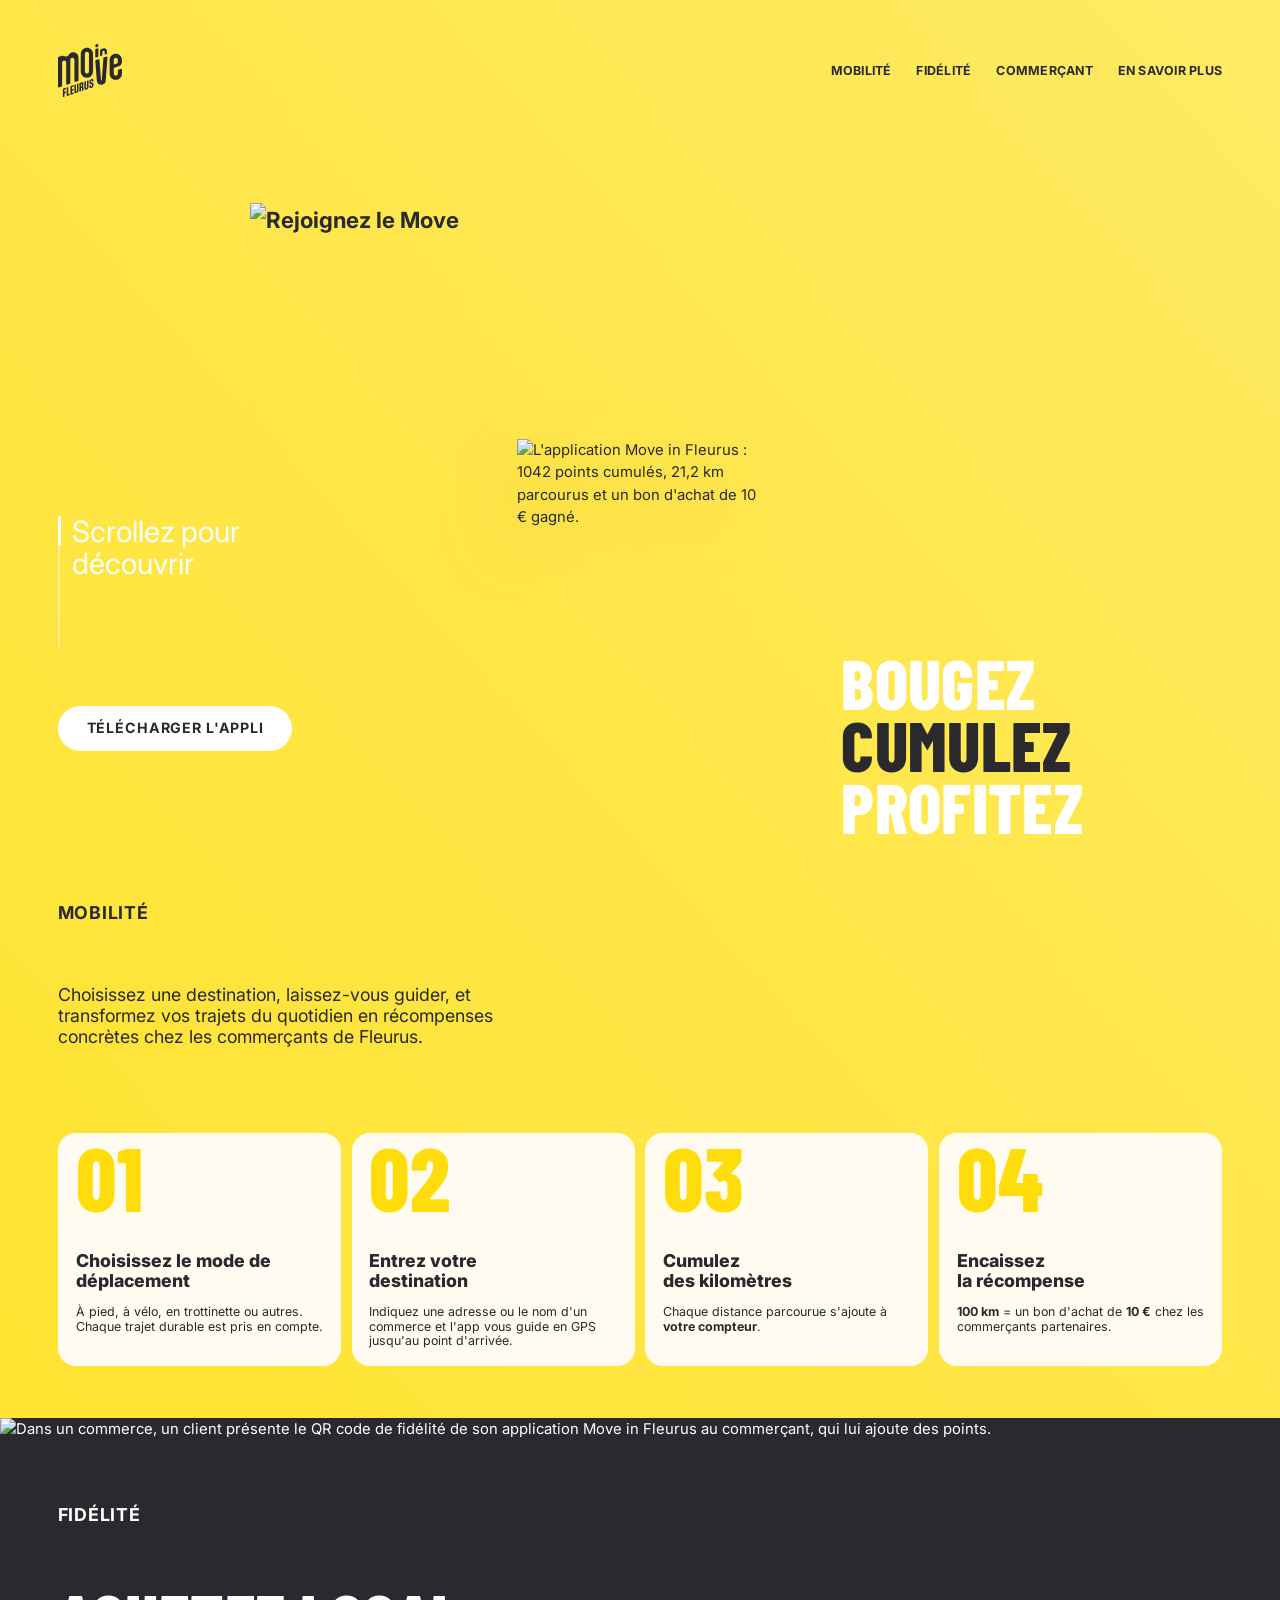
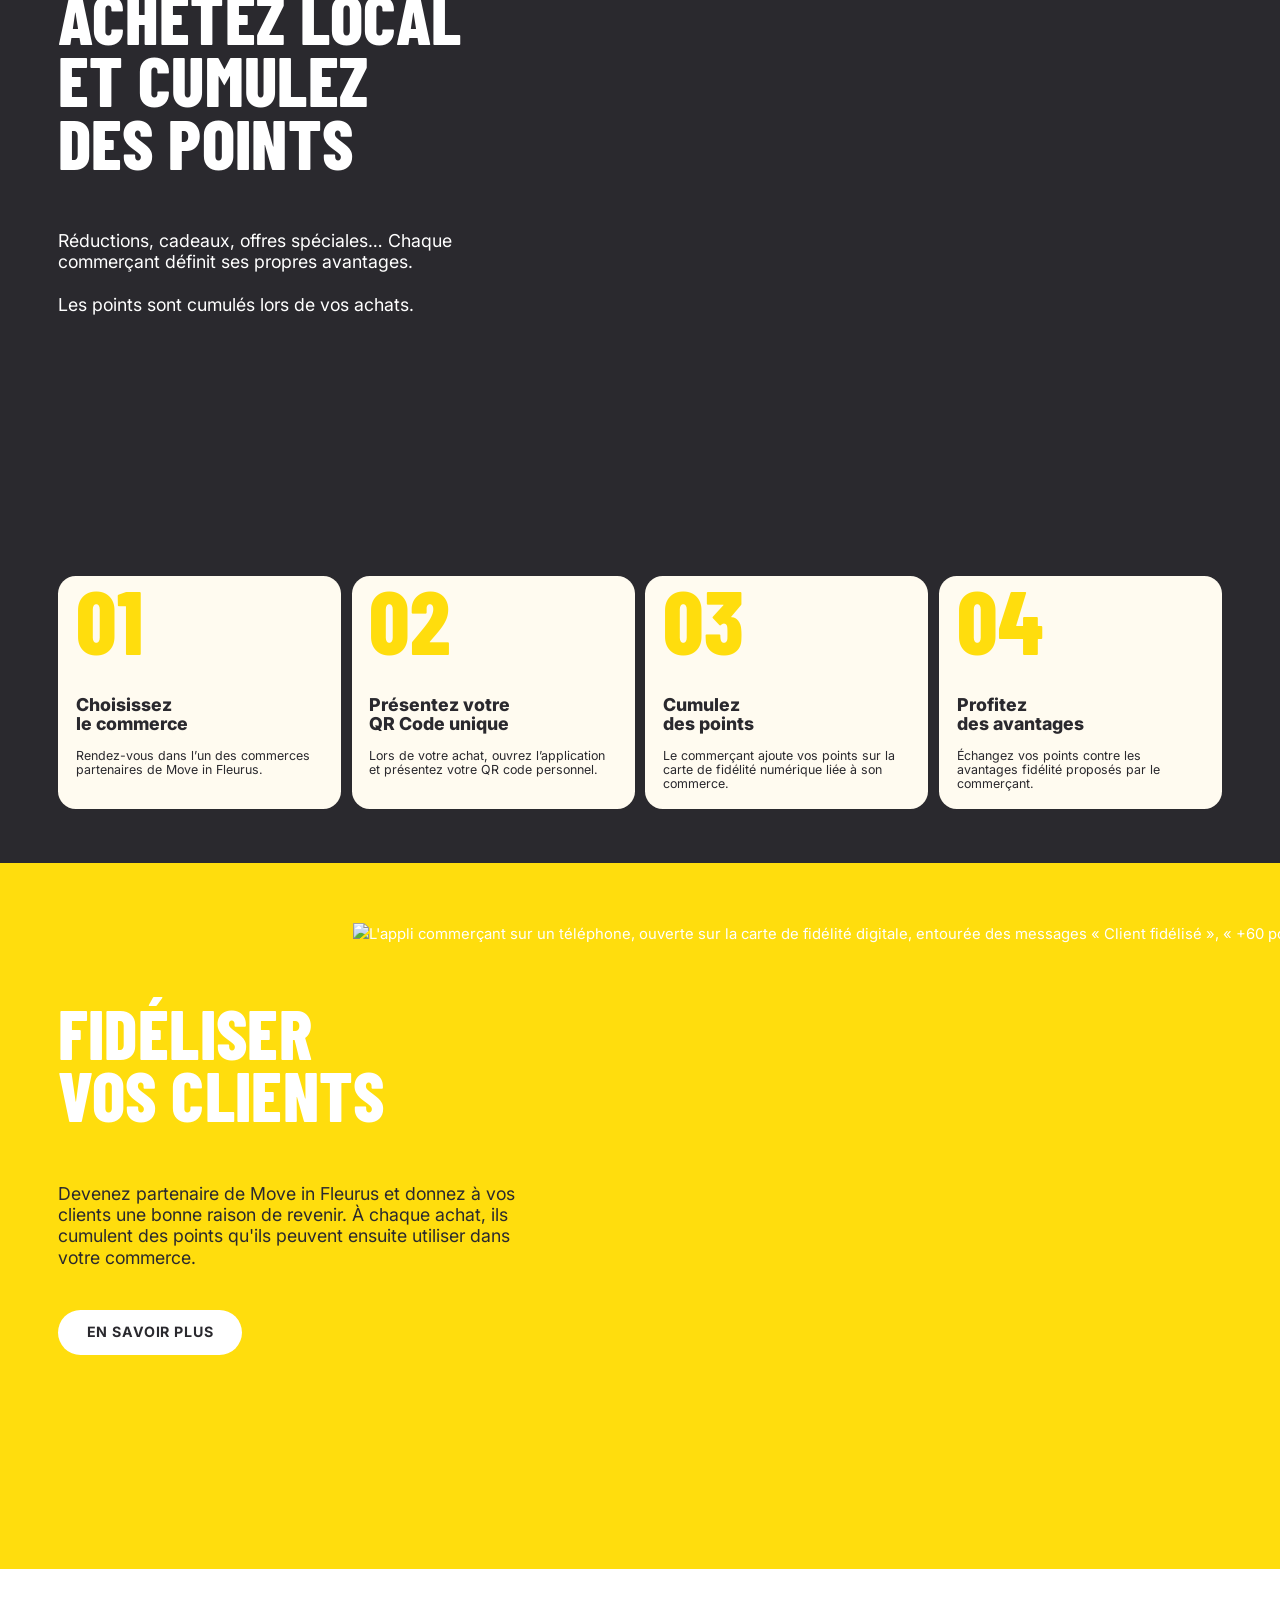
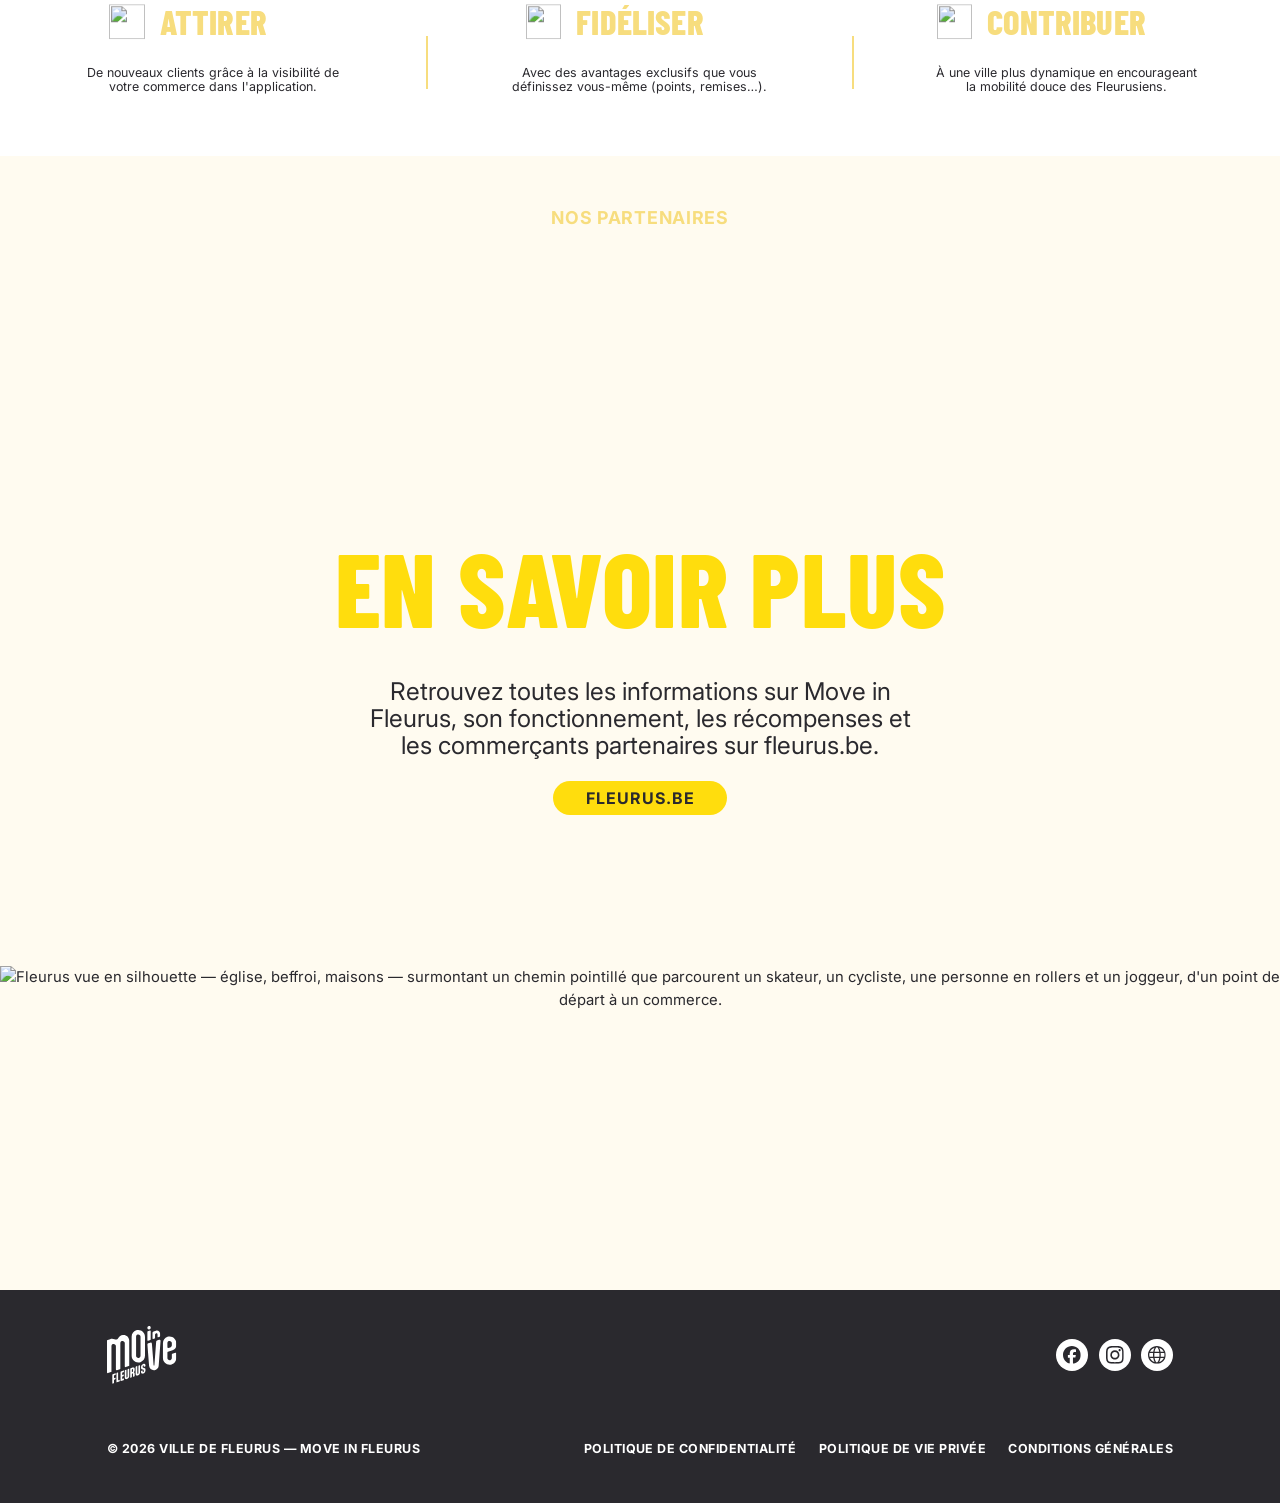
==== commentaires/index.html @ 9f5e1b54 "Cartes fidélité, liens partenaires et ouverture en nouvel onglet - Retire la note « * » de la carte " ====
<!DOCTYPE html>
<html lang="fr">
<head>
<meta charset="utf-8">
<meta name="viewport" content="width=device-width, initial-scale=1">
<title>Move in Fleurus</title>
<meta name="description" content="Move in Fleurus récompense vos déplacements durables : chaque kilomètre à pied, à vélo ou en trottinette rapporte des points à dépenser chez les commerçants de Fleurus.">

<link rel="preconnect" href="https://fonts.googleapis.com">
<link rel="preconnect" href="https://fonts.gstatic.com" crossorigin>
<link href="https://fonts.googleapis.com/css2?family=Barlow+Condensed:wght@800&family=Inter:wght@400;700;800&display=swap" rel="stylesheet">
<link rel="icon" href="assets/logos/logo-move-in-noir.svg" type="image/svg+xml">
<link rel="stylesheet" href="styles.css">
<script src="script.js" defer></script>
</head>
<body>

<svg class="sprite" aria-hidden="true" focusable="false">
  <symbol id="logo-move-in" viewBox="0 0 51.96 43.32"><path d="M16.67,10.93v18.63c0,.24-.15.45-.38.53l-2.23.75c-.36.12-.73-.15-.73-.52V12.92c0-1.14-1.12-1.94-2.2-1.58-.68.23-1.13.86-1.13,1.58v18.9c0,.24-.15.45-.38.53l-2.22.75c-.36.12-.73-.15-.73-.53V15.17c0-1.14-1.12-1.94-2.2-1.58-.68.23-1.13.86-1.13,1.57v18.91c0,.24-.15.45-.38.52l-2.22.75c-.36.12-.73-.14-.73-.52V10.65l2.3-.78c1.15-.39,2.32-.3,3.31.15.49.17,1.03.26,1.54.13.38-.1.7-.33.97-.61.25-.27.44-.58.64-.89.37-.58.83-1.08,1.44-1.41.17-.09.36-.17.54-.24l.33-.11c2.75-.93,5.6,1.12,5.6,4.02h0Z"/><path d="M18.48,8v14.39c0,3.42,3.36,5.83,6.6,4.74h0c2.03-.69,3.4-2.59,3.4-4.74V8c0-3.42-3.36-5.83-6.6-4.74h0c-2.03.69-3.4,2.59-3.4,4.74ZM24.01,23.96h0c-1.08.36-2.2-.44-2.2-1.58v-14.38c0-.72.46-1.35,1.13-1.58h0c1.08-.36,2.2.44,2.2,1.58v14.38c0,.72-.46,1.35-1.13,1.58Z"/><path d="M40.15,11.16l-1.39,18.61c-.11,1.45-1.07,2.69-2.45,3.16h0c-2.23.75-4.58-.79-4.76-3.14l-1.25-15.88c-.03-.4.21-.76.59-.89l1.63-.55c.54-.18,1.1.19,1.15.75l1.28,16.22c.02.19.21.32.39.26h0c.11-.04.19-.14.2-.26l1.34-17.88c.03-.35.26-.65.59-.76l1.55-.52c.59-.2,1.19.27,1.15.89h0Z"/><path d="M45.35,8.14c-1.02.34-1.87.99-2.46,1.82-.6.83-.94,1.84-.94,2.92v11.19c0,3.42,3.36,5.83,6.6,4.74.02,0,.04-.02.07-.02v-.04l.54-.18c.75-.37,1.38-.91,1.86-1.57.59-.82.93-1.83.94-2.89v-3.51c0-.38-.37-.65-.73-.53l-2.22.75c-.23.08-.38.29-.38.53v2.69c0,.72-.46,1.35-1.13,1.58-1.08.36-2.2-.44-2.2-1.58v-4.2c0-.24.15-.45.38-.53l2.95-1h0l.96-.33c1.42-.48,2.37-1.81,2.37-3.3v-1.8c0-3.42-3.36-5.83-6.6-4.74h0ZM45.29,16v-3.09c0-.7.42-1.36,1.08-1.6.2-.07.4-.11.59-.11.89,0,1.66.72,1.66,1.67v1.58c0,.72-.46,1.35-1.13,1.58l-1.47.49c-.36.12-.73-.15-.73-.53h0Z"/><path d="M39.8,5.78v1.95c0,.13-.09.26-.21.3l-1.26.43c-.2.07-.42-.08-.42-.3v-1.69c0-.65-.64-1.11-1.25-.9h0c-.39.13-.64.49-.64.9v2.55c0,.13-.09.26-.21.3l-1.26.43c-.2.07-.42-.08-.42-.3v-4.19c0-.49.32-.94.79-1.09l1.8-.61c1.52-.52,3.11.62,3.11,2.23h0Z"/><path d="M32.77,3.84v6.24c0,.18-.11.33-.28.39l-1.65.56c-.27.09-.55-.11-.55-.39v-6.24c0-.18.11-.33.28-.39l1.65-.56c.27-.09.55.11.55.39h0Z"/><path d="M32.77,1.06v.39c0,.45-.29.85-.72,1l-.37.13c-.68.23-1.39-.28-1.39-1v-.39c0-.45.29-.85.72-1l.37-.13c.68-.23,1.39.28,1.39,1Z"/><path d="M5.23,42.65c0,.19-.15.4-.34.46l-.57.19c-.19.07-.34-.03-.34-.23v-6.49c0-.19.15-.39.34-.45l1.88-.63c.19-.07.34.03.34.23v.55c0,.19-.15.39-.34.45l-.75.25c-.12.04-.21.16-.21.27v1.62c0,.11.09.17.21.13l.63-.21c.19-.07.34.03.34.23v.55c0,.19-.15.39-.34.45l-.63.21c-.12.04-.21.16-.21.27v2.15h0Z"/><path d="M8.33,40.52c0,.11.09.17.21.13l.68-.23c.19-.07.34.03.34.23v.55c0,.19-.15.4-.34.46l-1.8.6c-.19.07-.34-.03-.34-.23v-6.49c0-.19.15-.39.34-.45l.57-.19c.19-.07.34.03.34.23v5.39h0Z"/><path d="M12.41,39.36c.19-.07.34.03.34.23v.54c0,.19-.15.4-.34.46l-1.92.65c-.19.07-.34-.03-.34-.23v-6.49c0-.19.15-.39.34-.45l1.92-.65c.19-.07.34.03.34.23v.55c0,.19-.15.39-.34.45l-.8.27c-.12.04-.21.16-.21.27v1.34c0,.11.09.17.21.13l.62-.21c.19-.07.34.03.34.23v.55c0,.19-.15.39-.34.45l-.62.21c-.12.04-.21.16-.21.27v1.35c0,.11.09.17.21.13l.8-.27h0Z"/><path d="M14.59,38.22c0,.17.04.26.11.31.08.06.18.08.3.04.12-.04.23-.13.3-.24.07-.1.11-.21.11-.39v-5.2c0-.19.15-.39.34-.45l.57-.19c.19-.07.34.03.34.23v5.29c0,.56-.22,1.05-.57,1.44-.29.31-.67.57-1.09.72s-.82.13-1.13,0c-.34-.16-.54-.47-.54-1.07v-5.26c0-.19.15-.39.34-.45l.57-.19c.19-.07.34.03.34.23v5.2h0Z"/><path d="M20.74,32.82c0,.66-.04,1.16-.38,1.58l-.08.1c-.04.06-.07.11-.07.15s.03.08.07.11l.08.04c.34.19.38.58.38,1.24v1.41c0,.19-.15.39-.34.45l-.57.19c-.19.07-.34-.03-.34-.23v-1.87c0-.23-.05-.32-.12-.38-.1-.07-.24-.05-.34-.02l-.16.06c-.11.04-.21.16-.21.26v2.22c0,.19-.15.39-.34.45l-.57.19c-.19.07-.34-.03-.34-.23v-6.49c0-.19.15-.39.34-.45l1.33-.45c.43-.14.82-.13,1.13.02.35.17.54.5.54,1.13v.49h0ZM18.86,32.41c-.11.04-.21.16-.21.27v1.72c0,.1.1.16.21.12l.16-.06c.1-.03.23-.1.34-.24.07-.1.12-.23.12-.46v-1.02c0-.44-.3-.45-.46-.39l-.16.06h0Z"/><path d="M22.72,35.5c0,.17.04.26.11.31.08.06.18.08.3.04.12-.04.23-.13.3-.24.07-.1.11-.21.11-.39v-5.2c0-.19.15-.39.34-.45l.57-.19c.19-.07.34.03.34.23v5.29c0,.56-.22,1.05-.57,1.44-.29.31-.67.57-1.09.72s-.82.13-1.13,0c-.34-.16-.54-.47-.54-1.07v-5.26c0-.19.15-.39.34-.45l.57-.19c.19-.07.34.03.34.23v5.2h0Z"/><path d="M28.85,33.41c0,.63-.2,1.09-.55,1.5-.31.36-.7.64-1.13.78-.43.14-.82.13-1.13-.02-.35-.17-.54-.5-.54-1.13v-.43c0-.19.16-.39.36-.46l.56-.19c.19-.07.34.03.34.23v.46c0,.19.04.28.12.33.08.04.18.05.29.02.12-.04.23-.13.31-.24.07-.1.11-.21.11-.39v-.39c0-.25-.03-.42-.1-.52-.09-.13-.23-.19-.43-.25l-.56-.17c-.39-.12-.65-.23-.81-.48-.12-.2-.18-.5-.18-.97v-.39c0-.63.19-1.09.54-1.49.31-.36.7-.64,1.13-.78.43-.14.82-.13,1.13.02.35.17.54.5.54,1.13v.35c0,.19-.17.4-.36.46l-.55.18c-.19.07-.34-.03-.34-.23v-.37c0-.19-.05-.28-.13-.33-.08-.04-.18-.05-.29-.02-.12.04-.23.13-.3.24-.07.1-.11.21-.11.39v.29c0,.24.03.4.1.51.08.14.22.2.43.26l.56.17c.37.12.63.22.79.44.15.19.21.49.21.99v.53h0Z"/></symbol>

  <symbol id="icone-facebook" viewBox="0 0 26.51 26.41"><path d="M26.51,13.25C26.51,5.93,20.57,0,13.25,0S0,5.93,0,13.25c0,6.22,4.28,11.43,10.05,12.86v-8.81h-2.73v-4.05h2.73v-1.75c0-4.51,2.04-6.6,6.47-6.6.84,0,2.29.16,2.88.33v3.67c-.31-.03-.86-.05-1.53-.05-2.17,0-3.01.82-3.01,2.96v1.43h4.33l-.74,4.05h-3.59v9.11c6.56-.79,11.65-6.38,11.65-13.16Z"/></symbol>
  <symbol id="icone-instagram" viewBox="0 0 26.51 26.51"><path d="M13.25,2.39c3.54,0,3.96.01,5.36.08,3.59.16,5.27,1.87,5.43,5.43.06,1.4.08,1.82.08,5.36s-.01,3.96-.08,5.36c-.16,3.56-1.84,5.27-5.43,5.43-1.4.06-1.82.08-5.36.08s-3.96-.01-5.36-.08c-3.6-.16-5.27-1.88-5.43-5.43-.06-1.4-.08-1.82-.08-5.36s.01-3.96.08-5.36c.16-3.56,1.84-5.27,5.43-5.43,1.4-.06,1.82-.08,5.36-.08M13.25,0c-3.6,0-4.05.02-5.46.08C2.98.3.3,2.97.08,7.79c-.07,1.41-.08,1.87-.08,5.46s.02,4.05.08,5.46c.22,4.81,2.89,7.49,7.71,7.71,1.41.06,1.87.08,5.46.08s4.05-.02,5.46-.08c4.81-.22,7.49-2.89,7.71-7.71.07-1.41.08-1.87.08-5.46s-.02-4.05-.08-5.46c-.22-4.81-2.89-7.49-7.71-7.71-1.41-.07-1.87-.08-5.47-.08M13.25,6.45c-3.76,0-6.81,3.05-6.81,6.81s3.05,6.81,6.81,6.81,6.81-3.05,6.81-6.81-3.05-6.81-6.81-6.81M13.25,17.67c-2.44,0-4.42-1.98-4.42-4.42s1.98-4.42,4.42-4.42,4.42,1.98,4.42,4.42-1.98,4.42-4.42,4.42M20.33,4.59c-.88,0-1.59.71-1.59,1.59s.71,1.59,1.59,1.59,1.59-.71,1.59-1.59-.71-1.59-1.59-1.59"/></symbol>
  <symbol id="icone-web" viewBox="0 0 26.5 26.51"><path d="M13.27,0h-.04C5.94.01,0,5.96,0,13.25s5.95,13.25,13.25,13.25,13.25-5.94,13.25-13.25S20.57.01,13.27,0M18.91,10.49h5.31c.34,1.34.57,3.3,0,5.53h-5.31c.16-1.82.16-3.75,0-5.53M23.54,17.96c-1.33,2.91-3.81,5.1-6.84,6.06.9-1.5,1.59-3.59,1.98-6.06h4.86ZM16.71,17.96c-.71,4.14-2.29,6.6-3.45,6.6s-2.74-2.46-3.45-6.6h6.9ZM2.97,8.54c1.33-2.91,3.81-5.1,6.84-6.06-.9,1.5-1.59,3.59-1.98,6.06H2.97ZM16.96,16.02h-7.41c-.17-1.79-.17-3.73,0-5.53h7.42c.16,1.79.16,3.73,0,5.53M18.67,8.54c-.39-2.47-1.07-4.57-1.98-6.06,3.03.96,5.51,3.15,6.84,6.06h-4.86ZM9.8,8.54c.71-4.14,2.28-6.6,3.45-6.6s2.74,2.46,3.45,6.6h-6.9ZM7.83,17.96c.39,2.47,1.07,4.57,1.98,6.06-3.03-.96-5.51-3.15-6.84-6.06h4.86ZM7.59,16.02H2.29c-.56-2.23-.34-4.18,0-5.53h5.31c-.16,1.8-.16,3.74,0,5.53"/></symbol>
</svg>

<a class="skip-link" href="#contenu">Aller au contenu</a>

<header class="header">
  <div class="header__inner container">

    <a class="header__logo" href="#" aria-label="Move in Fleurus — accueil">
      <svg class="logo" width="52" height="43.32" viewBox="0 0 51.96 43.32" aria-hidden="true" focusable="false"><use href="#logo-move-in"></use></svg>
    </a>

    <nav class="nav" aria-label="Navigation principale">
      <ul class="nav__list">
        <li><a class="nav-link souligne" href="#mobilite">Mobilité</a></li>
        <li><a class="nav-link souligne" href="#fidelite">Fidélité</a></li>
        <li><a class="nav-link souligne" href="#commercants">Commerçant</a></li>
        <li><a class="nav-link souligne" href="#en-savoir-plus">En savoir plus</a></li>
      </ul>
    </nav>

    <button class="burger" type="button" aria-label="Ouvrir le menu" aria-expanded="false" aria-controls="menu-mobile">
      <span class="burger__bar"></span>
      <span class="burger__bar"></span>
      <span class="burger__bar"></span>
    </button>

  </div>
</header>

<div class="menu" id="menu-mobile" inert>

  <div class="menu__top container">
    <a class="menu__logo" href="#" aria-label="Move in Fleurus — accueil">
      <svg class="logo" width="52" height="43.32" viewBox="0 0 51.96 43.32" aria-hidden="true" focusable="false"><use href="#logo-move-in"></use></svg>
    </a>
    <button class="menu__close" type="button" aria-label="Fermer le menu">
      <svg viewBox="0 0 24 24" aria-hidden="true" focusable="false">
        <path d="M4 4 L20 20 M20 4 L4 20" />
      </svg>
    </button>
  </div>

  <nav class="menu__nav container" aria-label="Navigation mobile">
    <ul class="menu__list">
      <li><a class="display souligne" href="#mobilite">Mobilité</a></li>
      <li><a class="display souligne" href="#fidelite">Fidélité</a></li>
      <li><a class="display souligne" href="#commercants">Commerçant</a></li>
      <li><a class="display souligne" href="#en-savoir-plus">En savoir plus</a></li>
    </ul>
  </nav>

</div>

<main id="contenu">

  <div class="bande-jaune">

    <section class="hero container">

      <h1 class="hero__titre">
        <img src="assets/images/titre-rejoignez-le-move.svg" alt="Rejoignez le Move"
             width="877" height="323">
      </h1>

      <div class="hero__grille">

        <figure class="hero__phone">
          <img src="assets/images/mockup-iphone-hero.webp"
               alt="L'application Move in Fleurus : 1042 points cumulés, 21,2 km parcourus et un bon d'achat de 10 € gagné."
               width="1926" height="3864">
        </figure>

        <div class="hero__gauche">

          <div class="scroll-cue">
            <span class="scroll-cue__piste" aria-hidden="true">
              <span class="scroll-cue__barre"></span>
            </span>
            <p class="scroll-cue__texte">Scrollez pour<br>découvrir</p>
          </div>

          <div class="hero__dl">
            <a class="btn-dl" href="https://play.google.com/store/apps/details?id=be.fleurus.rwb&hl=fr" target="_blank" rel="noopener"
               data-store-ios="https://apps.apple.com/be/app/move-in-fleurus/id6751238428"
               data-store-android="https://play.google.com/store/apps/details?id=be.fleurus.rwb&hl=fr">Télécharger l'appli</a>
          </div>

          <div class="hero__intro" id="mobilite">
            <p class="eyebrow apparait">Mobilité</p>
            <p class="lead apparait">Choisissez une destination, laissez-vous guider, et transformez
              vos trajets du quotidien en récompenses concrètes chez les commerçants de Fleurus.</p>
          </div>

        </div>

        <p class="display hero__mots">
          <span class="hero__mot hero__mot--blanc">Bougez</span>
          <span class="hero__mot hero__mot--noir">Cumulez</span>
          <span class="hero__mot hero__mot--blanc">Profitez</span>
        </p>

      </div>
    </section>

    <section class="mobilite container" aria-labelledby="mobilite-titre">

      <h2 class="sr-only" id="mobilite-titre">Comment ça marche</h2>

      <ol class="cartes">

        <li class="carte">
          <p class="carte__num" aria-hidden="true">01</p>
          <h3 class="carte__titre">Choisissez le mode de déplacement</h3>
          <p class="carte__texte">À pied, à vélo, en trottinette ou autres.
            Chaque trajet durable est pris en compte.</p>
        </li>

        <li class="carte">
          <p class="carte__num" aria-hidden="true">02</p>
          <h3 class="carte__titre">Entrez votre<br class="br-lg"> destination</h3>
          <p class="carte__texte">Indiquez une adresse ou le nom d'un commerce et l'app
            vous guide en GPS jusqu'au point d'arrivée.</p>
        </li>

        <li class="carte">
          <p class="carte__num" aria-hidden="true">03</p>
          <h3 class="carte__titre">Cumulez<br class="br-lg"> des kilomètres</h3>
          <p class="carte__texte">Chaque distance parcourue s'ajoute à <strong>votre compteur</strong>.</p>
        </li>

        <li class="carte">
          <p class="carte__num" aria-hidden="true">04</p>
          <h3 class="carte__titre">Encaissez<br class="br-lg"> la récompense</h3>
          <p class="carte__texte"><strong>100&nbsp;km</strong> = un bon d'achat de
            <strong>10&nbsp;€</strong> chez les commerçants partenaires.</p>
        </li>

      </ol>
    </section>

  </div>

  <section class="fidelite" id="fidelite" aria-labelledby="fidelite-titre">

    <img class="fidelite__photo" src="assets/images/photo-commercants.webp"
         alt="Dans un commerce, un client présente le QR code de fidélité de son application Move in Fleurus au commerçant, qui lui ajoute des points."
         width="4232" height="5948" loading="lazy" decoding="async">

    <div class="container fidelite__grille">

      <div class="fidelite__intro">
        <p class="eyebrow apparait">Fidélité</p>
        <h2 class="display titre-section fidelite__titre lignes" id="fidelite-titre"><span><span>Achetez local</span></span><span><span>et cumulez</span></span><span><span>des points</span></span></h2>

        <div class="fidelite__texte apparait">
          <p class="lead">Réductions, cadeaux, offres spéciales… Chaque commerçant définit
            ses propres avantages.</p>
          <p class="lead">Les points sont cumulés lors de vos achats.</p>
        </div>
      </div>

      <ol class="cartes fidelite__cartes">

        <li class="carte">
          <p class="carte__num" aria-hidden="true">01</p>
          <h3 class="carte__titre">Choisissez<br class="br-lg"> le commerce</h3>
          <p class="carte__texte">Rendez-vous dans l’un des commerces partenaires de Move in Fleurus.</p>
        </li>

        <li class="carte">
          <p class="carte__num" aria-hidden="true">02</p>
          <h3 class="carte__titre">Présentez votre<br class="br-lg"> QR Code unique</h3>
          <p class="carte__texte">Lors de votre achat, ouvrez l’application et présentez votre QR code personnel.</p>
        </li>

        <li class="carte">
          <p class="carte__num" aria-hidden="true">03</p>
          <h3 class="carte__titre">Cumulez<br class="br-lg"> des points</h3>
          <p class="carte__texte">Le commerçant ajoute vos points sur la carte de fidélité numérique liée à son commerce.</p>
        </li>

        <li class="carte">
          <p class="carte__num" aria-hidden="true">04</p>
          <h3 class="carte__titre">Profitez<br class="br-lg"> des avantages</h3>
          <p class="carte__texte">Échangez vos points contre les avantages fidélité proposés par le commerçant.</p>
        </li>

      </ol>
    </div>
  </section>

  <section class="commercants" id="commercants" aria-labelledby="commercants-titre">
    <div class="container">

      <p class="eyebrow apparait">Commerçant</p>
      <h2 class="display titre-section commercants__titre lignes" id="commercants-titre"><span><span>Fidéliser</span></span><span><span>vos clients</span></span></h2>

      <p class="lead commercants__texte apparait">Devenez partenaire de Move in Fleurus et donnez à vos clients
        une bonne raison de revenir. À chaque achat, ils cumulent des points qu'ils peuvent
        ensuite utiliser dans votre commerce.</p>

      <!-- Le bouton est DANS l'enveloppe du visuel : sous 900 il est positionné en absolu
           par rapport à elle et chevauche la manche jaune, comme sur la maquette mobile.
           Au-dessus de 900 l'enveloppe passe en `display: contents` : le bouton redevient
           un bloc du flux normal et l'image se cale sur la section. -->
      <div class="commercants__visuel">
        <img src="assets/images/visuel-commercant.webp" width="1295" height="939" loading="lazy" decoding="async"
             alt="L'appli commerçant sur un téléphone, ouverte sur la carte de fidélité digitale, entourée des messages « Client fidélisé », « +60 points » et « Points utilisés ».">

        <div class="commercants__dl apparait">
          <a class="btn-dl" href="https://fleurus.be/move-in-fleurus/commercant/" target="_blank" rel="noopener">En savoir plus</a>
        </div>
      </div>

    </div>
  </section>

  <section class="piliers" id="piliers" aria-labelledby="piliers-titre">

    <h2 class="sr-only" id="piliers-titre">Ce que Move in apporte à votre commerce</h2>

    <div class="piliers__grille">

      <div class="pilier">
        <h3 class="display display--s pilier__titre">
          <img class="pilier__picto" src="assets/icons/picto-magasin-sable.svg" alt="" width="40" height="40" loading="lazy">Attirer</h3>
        <p class="pilier__texte">De nouveaux clients grâce à la visibilité de<br>votre commerce dans l'application.</p>
      </div>

      <div class="pilier">
        <h3 class="display display--s pilier__titre">
          <img class="pilier__picto" src="assets/icons/picto-cadeau-sable.svg" alt="" width="40" height="40" loading="lazy">Fidéliser</h3>
        <p class="pilier__texte">Avec des avantages exclusifs que vous<br>définissez vous-même (points, remises…).</p>
      </div>

      <div class="pilier">
        <h3 class="display display--s pilier__titre">
          <img class="pilier__picto" src="assets/icons/picto-trajet-sable.svg" alt="" width="40" height="40" loading="lazy">Contribuer</h3>
        <p class="pilier__texte">À une ville plus dynamique en encourageant<br>la mobilité douce des Fleurusiens.</p>
      </div>

    </div>
  </section>
  <section class="partenaires" aria-labelledby="partenaires-titre">

    <h2 class="eyebrow apparait" id="partenaires-titre">Nos partenaires</h2>

    <!-- Les logos sont des LIENS depuis le 07/09/2026 (demande Sylvain), et ce ne sont plus
         des <img> : ce sont des <a> vides recolorés par `mask` en CSS, parce qu'un SVG
         chargé en <img> est un document séparé que le CSS de la page n'atteint pas.
         ⚠️ Les href sont des PLACEHOLDERS « # » — Sylvain fournit les vraies URL.
         Le nom accessible est porté par aria-label (il n'y a plus d'alt à porter).
         ⚠️ IL N'Y A QU'UNE SEULE PISTE ICI. Le défilement infini en demande deux, mais
         la seconde est CLONÉE PAR script.js (bloc 4) — pas recopiée à la main. C'est
         une source unique : on ne renseigne les URL qu'une fois, et une piste ne peut
         plus diverger de l'autre. Le clone reçoit aria-hidden + tabindex="-1". -->
    <div class="marquee">
      <ul class="marquee__piste">
        <li><a class="marquee__logo marquee__logo--fleurus" href="https://fleurus.be/" target="_blank" rel="noopener" aria-label="Ville de Fleurus"></a></li>
        <li><a class="marquee__logo marquee__logo--wallonie" href="https://www.wallonie.be/fr" target="_blank" rel="noopener" aria-label="Wallonie"></a></li>
        <li><span class="marquee__logo marquee__logo--shop-in" role="img" aria-label="Fleurus Shop In"></span></li>
        <li class="partenaires__dw"><a class="marquee__logo marquee__logo--dw" href="https://www.digitalwallonia.be/smartregion/" target="_blank" rel="noopener" aria-label="Digital Wallonia"></a></li>
      </ul>
    </div>

  </section>

  <section class="savoir-plus" id="en-savoir-plus" aria-labelledby="savoir-plus-titre">
    <div class="container">

      <h2 class="display savoir-plus__titre lignes" id="savoir-plus-titre"><span><span>En savoir plus</span></span></h2>

      <p class="savoir-plus__texte apparait">Retrouvez toutes les informations sur Move in Fleurus,
        son fonctionnement, les récompenses et les commerçants partenaires sur fleurus.be.</p>

      <p class="savoir-plus__cta apparait">
        <a class="btn-dl btn-dl--jaune" href="https://fleurus.be/move-in-fleurus/" target="_blank" rel="noopener">fleurus.be</a>
      </p>

    </div>

    <div class="savoir-plus__illu">
      <img src="assets/images/illustration-skyline.svg" width="859" height="355" loading="lazy"
           alt="Fleurus vue en silhouette — église, beffroi, maisons — surmontant un chemin pointillé que parcourent un skateur, un cycliste, une personne en rollers et un joggeur, d'un point de départ à un commerce.">
    </div>
  </section>

</main>

<footer class="footer">
  <div class="footer__inner">

    <div class="footer__haut">

      <svg class="logo footer__logo" width="52" height="43.32" viewBox="0 0 51.96 43.32" aria-hidden="true" focusable="false"><use href="#logo-move-in"></use></svg>

      <ul class="footer__reseaux">
        <li><a class="bulle" href="https://www.facebook.com/VilledeFleurus" target="_blank" rel="noopener" aria-label="Move in Fleurus sur Facebook">
          <svg viewBox="0 0 26.51 26.41" aria-hidden="true" focusable="false"><use href="#icone-facebook"></use></svg></a></li>
        <li><a class="bulle" href="https://www.instagram.com/villedefleurus" target="_blank" rel="noopener" aria-label="Move in Fleurus sur Instagram">
          <svg viewBox="0 0 26.51 26.51" aria-hidden="true" focusable="false"><use href="#icone-instagram"></use></svg></a></li>
        <li><a class="bulle" href="https://fleurus.be/move-in-fleurus" target="_blank" rel="noopener" aria-label="Le site de Move in Fleurus">
          <svg viewBox="0 0 26.5 26.51" aria-hidden="true" focusable="false"><use href="#icone-web"></use></svg></a></li>
      </ul>

    </div>

    <div class="footer__mentions">
      <p>© 2026 Ville de Fleurus — Move in Fleurus</p>
      <ul class="footer__legal">
        <li><a class="souligne" href="https://fleurus.be/move-in-fleurus/politique-de-confidentialite" target="_blank" rel="noopener">Politique de confidentialité</a></li>
        <li><a class="souligne" href="https://movein.fleurus.be/app/user/vie_privee.html" target="_blank" rel="noopener">Politique de vie privée</a></li>
        <li><a class="souligne" href="https://movein.fleurus.be/app/user/conditions.html" target="_blank" rel="noopener">Conditions générales</a></li>
      </ul>
    </div>

  </div>
</footer>
</body>
</html>
---- commentaires/styles.css ----
/* =============================================================
   MOVE IN FLEURUS — feuille de style unique
   Mobile-first · fluid responsive (clamp 390px → 1440px)
   CSS natif : variables + nesting avec &. Pas de SASS, pas de build.
   -------------------------------------------------------------
   Sommaire
   00. Tokens
   01. Reset & base
   02. Utilitaires de mise en page (container, grid)
   03. Rôles typographiques
   04. Header + nav + burger + menu mobile
   05. Bande jaune (dégradé + trame de rues)
   06. Hero
   07. Mobilité — les 4 cartes d’étapes
   08. Fidélité — photo pleine largeur + 4 cartes
   09. Commerçant — bande jaune
   10. Piliers — Attirer / Fidéliser / Contribuer
   11. En savoir plus — bande crème
   12. Nos partenaires — bandeau défilant
   13. Footer
   14. Animations (Phase 2) — apparitions au scroll
   99. Accessibilité / reduced-motion / dev
   ============================================================= */


/* ============ 00. TOKENS ============ */
:root {

  /* ---- Couleurs (charte) ---- */
  --jaune:  #ffdd0d;                   /* couleur de marque — numéros 01-04 (relevé exact) */
  --noir:   #2a292e;
  --creme:  #fffbf0;
  --sable:  #f7dd7e;
  --blanc:  #ffffff;

  /* Jaunes relevés sur la maquette (la bande jaune n'est PAS un aplat --jaune) */
  --degrade-a:   #ffe330;              /* bas-gauche du dégradé de la bande jaune */
  --degrade-b:   #ffea63;              /* haut-droite */
  --jaune-fonce: #ffd405;              /* 3e jaune de la charte : les traits de la trame de rues.
                                          Aucune règle ne le lit — la couleur vit dans le SVG —,
                                          il est gardé comme référence de charte. */


  /* ---- Typographie ---- */
  --ff-text:    "Inter", system-ui, -apple-system, "Segoe UI", sans-serif;
  --ff-display: "Barlow Condensed", "Arial Narrow", Impact, sans-serif;

  /* Échelles fluides — DEUX maquettes font désormais foi (mobile 390, desktop 1440).
     Les valeurs sont relevées au pixel sur chacune (hauteur de capitale ÷ ratio de
     la fonte : Inter capHeight = .7275 em, Barlow Condensed = .723 em).

     ⚠️ Bornes d'interpolation : 390 → 900, et non 390 → 1440.
     Au-delà de 900 le hero passe en homothétie (`--px`), donc la branche mobile ne
     sert JAMAIS au-dessus de 899. On l'ancre sur la valeur que l'homothétie prendra
     à 900 (= valeur 1440 × 0,625) : aucune cassure au franchissement du breakpoint.
     Conséquence : plusieurs échelles DÉCROISSENT de 390 à 900 — c'est voulu, le
     mobile est un poster pleine largeur, le desktop range les mêmes mots en colonne. */
  --fs-eyebrow:    clamp(16px, 23.06px - 0.7843vw, 20px);      /* 20 → 16    « MOBILITÉ » — Inter Bold 20pt (Illustrator) */
  --fs-eyebrow-sm: clamp(12.8px, 25.51px - 1.4118vw, 20px);    /* 20 → 12,8  « TÉLÉCHARGEZ MAINTENANT » : 20 en mobile
                                                                     (Inter Bold 20pt comme les autres eyebrows), il remplit
                                                                     alors la grille moins 16 de marge de chaque côté. */
  --fs-lead:       16px;                                       /* 16 partout sous 900 : 0,80 × 20 tombe pile dessus */
  --fs-body:       clamp(14px, 13.63px + 0.095vw, 15px);       /* 14 → 15  texte courant par défaut */
  --fs-nav:        clamp(12px, 13.76px - 0.1961vw, 13px);      /* 13 → 12  (nav masquée sous 900) */
  --fs-scroll:     clamp(26px, 24.51px + 0.381vw, 30px);       /* 26 → 30  « Scrollez pour découvrir » — taille conservée
                                                                     à la demande de Sylvain (la maquette relève 15). */
  /* Cartes — valeurs Illustrator : titre Inter ExtraBold 20pt, corps Inter 14pt,
     note Inter 10pt. Sous 900 les cartes s'EMPILENT en pleine largeur : la typo y
     reste à sa taille nominale à 390 puis rejoint l'homothétie à 900. */
  --fs-card-title: clamp(16px, 23.06px - 0.7843vw, 20px);      /* 20 → 16 */
  --fs-card-text:  clamp(12px,   15.53px - 0.3922vw, 14px);    /* 14 → 12  (plancher de lisibilité) */
  --lh-card-text:  1.1429;                                     /* 16 / 14 relevé — partagé avec le texte des piliers */
  --fs-num:        clamp(80px, 115.29px - 3.9216vw, 100px);    /* 100 → 80  numéros 01–04 */
  --fs-display-s:  clamp(26.3px, 22.737px + 0.9137vw, 30.96px);/* 26,3 → 31  titres des piliers : cap 19 (390) · cap 28 (1440) → 38,7 */
  --fs-display-l:  clamp(40px, 24.40px + 4.000vw, 82px);       /* 40 → 82 */
  --fs-display-xl: clamp(62px, 61.69px + 0.0784vw, 62.4px);    /* 62 → 62,4  Bougez/Cumulez/Profitez : quasi constant */

  /* Largeur du titre SVG « Rejoignez le Move ». Il est à sa TAILLE NATURELLE (877)
     à 1440, et occupe TOUTE la largeur de contenu (350) à 390 : ce n'est donc pas
     une simple homothétie, d'où un token dédié interpolé 390 → 900. */
  --titre-w:       clamp(350px, 81.13px + 68.9412vw, 701.6px);

  --lh-body:  1.5;
  --lh-lead:  1.2;                                         /* 24 / 20 relevé */
  --lh-tight: 1.05;
  --lh-xl:    .935;                                        /* 58 / 62 relevé mobile */
  --ls-label: .06em;

  /* ---- Grille & espacements ---- */
  --content-max: 1440px;                                   /* largeur max de page  */
  /* « 1 pixel de maquette » : vaut 1px à partir de 1440 et rétrécit proportionnellement
     en dessous — c'est ce qui fait du desktop une homothétie de la maquette.
     ⚠️ PLANCHER À 0,80 (décision Sylvain, 03/09/2026). Sans lui, --px tombait à 0,625 à
     900 px : le desktop y était une miniature à 62,5 %, et comme toute la branche mobile
     est ancrée dessus pour éviter une marche, elle s'étranglait en approchant de 900
     (badges à 197, chapô à 12,5). Le rendu à 1440 est inchangé — seule la zone
     900 → 1150 cesse de rétrécir. */
  --px: calc(clamp(1152px, 100vw, 1440px) / 1440);
  --marge:     clamp(20px, -4.4706px + 6.2745vw, 52px);    /* 20 → 52  (52 = 0,80 × 65) */
  --gutter:    clamp(9.6px, 20.8941px - 1.2549vw, 16px);   /* 16 → 9,6 */
  --section-y: clamp(20px,  5.14px + 3.810vw, 60px);       /* padding vertical 20 → 60 */
  --cols: 4;                                               /* 4 colonnes en mobile */

  /* ---- Composants ---- */
  --logo-h:    clamp(44px, 40.9412px + 0.7843vw, 48px);    /* 44 → 48 */
  --header-h:  clamp(72px, 29.1765px + 10.9804vw, 128px);  /* 72 → 128 */
  /* Retrait haut/bas de la barre arrondie du header (cf. `.header` plus bas).
     ⚠️ Ce n'est PAS une interpolation de plus : c'est l'air laissée autour du logo,
     donc la formule se déduit de `--header-h` et `--logo-h` et vaut à TOUTES les
     largeurs — inutile de la redéfinir dans le bloc ≥900.
     · 1re branche : 30 % de l'espace libre autour du logo. Retombe PILE sur le relevé,
       (160 − 60) × 0,3 = 30 à 1440 et (128 − 48) × 0,3 = 24 à 900.
     · 2e branche : ne jamais laisser moins de `--header-bar-pad` entre le logo et le
       bord de la barre. Elle ne mord qu'en dessous de ~508 px, là où le header mobile
       (72 à 390) est déjà bien plus serré autour du logo (44) que la maquette
       desktop : à 390 la 1re branche seule ne laissait plus que 0,5 px, le logo
       touchait le bord (signalé par Sylvain sur une fenêtre de 594). */
  --header-bar-pad: 8px;
  --header-bar-y: min(
      calc((var(--header-h) - var(--logo-h)) * .3),
      calc((var(--header-h) - var(--logo-h)) / 2 - var(--header-bar-pad))
  );

  /* Rayon de la barre : un RATIO de sa propre hauteur, pas une valeur en dur
     (demande Sylvain, 06/09/2026). 20 % → 20 à 1440 et 16 à 900, soit exactement
     l'ancien `--r-card` aux deux bornes, mais il continue de descendre en dessous
     (13 à 594, 12 à 390) au lieu de remonter à 20 : la barre n'a plus l'air d'une
     pilule quand elle ne fait plus que 45 de haut. */
  --header-bar-r: calc((var(--header-h) - 2 * var(--header-bar-y)) * .2);
  --nav-gap:   clamp(20px, 17.03px + 0.762vw, 28px);
  --r-card: clamp(16px, 23.0588px - 0.7843vw, 20px);       /* rayon 20 (Illustrator) */
  --r-pill: 999px;

  /* ---- Cartes mobilité ----
     Illustrator, desktop : 318,4998 × 270, rayon 20, padding 20.
     Les trois « gap » ne sont pas des espaces optiques : ce sont les écarts entre
     BOÎTES DE LIGNE, la demi-interligne déjà retranchée (cf. le piège plus haut). */
  --carte-p:         clamp(16px, 23.0588px - 0.7843vw, 20px);  /* padding, les 4 côtés */
  --carte-gap-titre: clamp(26.4px, 38.0471px - 1.2941vw, 33px);/* numéro → titre  */
  --carte-gap-texte: clamp(13.6px, 19.6px - 0.6667vw, 17px);   /* titre  → corps  */
  --mobilite-pb:     clamp(38px, 30.9647px + 1.8039vw, 47.2px);/* cartes → fin de la bande jaune (59 à 1440) */

  /* ---- Hero — relevés sur LES DEUX maquettes (390 · 1440) ----
     Même convention que la typo : la branche mobile interpole 390 → 900 et
     atterrit sur la valeur de l'homothétie à 900, donc rien ne saute.
     Exception : les écarts verticaux propres à l'empilement mobile (--dl-mt,
     --mots-mt, --intro-mt) restent CONSTANTS de 390 à 900 — sous 900 la typo
     rétrécit quand la fenêtre s'élargit, faire grandir les blancs en même temps
     casserait le rythme. */
  --hero-pt:    clamp(52px, 50.1647px + 0.4706vw, 54.4px); /* header → titre : 52 (390) · 68 (1440) */
  --hero-pb:    clamp(48px, 25.9765px + 5.6471vw, 76.8px); /* hero → cartes  : 48 (390) · 96 (1440) */
  --phone-w:    clamp(124px, 49.9765px + 18.9804vw, 220.8px); /* largeur du <img> : 124 (390) · 276 (1440) */
  --phone-mt:   clamp(-45.6px, -21.6px - 2.6667vw, -32px); /* le mockup remonte SOUS le titre */

  /* Écarts de l'empilement (mobile) — voir plus haut : constants sous 900 */
  --gauche-mt:  0px;
  --dl-mt:      64px;                                      /* mockup → « Téléchargez maintenant » */
  --mots-mt:    68px;                                      /* badges → Bougez/Cumulez/Profitez */
  --intro-mt:   59px;                                      /* mots   → « Mobilité » */
  --intro-gap:  clamp(47px, 41.9529px + 1.2941vw, 53.6px); /* « Mobilité » → chapô : 47 (390) · 67 (1440) */

  /* Bouton « Télécharger l'appli ». Il prend sa taille au CONTENU : la largeur
     n'a donc pas à être interpolée, elle suit la typo (--fs-eyebrow-sm) et les
     paddings — le franchissement du breakpoint reste invisible.
     Paddings : 18 / 32 à 390, 12 / 25,6 à 900 (= 15 / 32 × 0,80, le plancher de --px). */
  --btn-dl-py: clamp(12px, 22.5882px - 1.1765vw, 18px);
  --btn-dl-px: clamp(25.6px, 36.8941px - 1.2549vw, 32px);

  /* ---- Fidélité ----
     Relevés au pixel : la bande photo va de y=1640 à y=2772 sur la maquette 1440,
     soit 1440 × 1133 ; de y=1405 à y=2501 sur la maquette 390 (390 × 1097).
     Les écarts propres à l'empilement mobile (--fid-cartes-mt)
     sont CONSTANTS de 390 à 900, cf. la règle générale plus haut. */
  --fid-pt:        clamp(39.3px, 11.08px + 7.2353vw, 76.2px);   /* haut de la photo → boîte de l'eyebrow : 39,3 (390) · 76,2 (900) */
  --fid-pb:        clamp(40px, 33.88px + 1.5686vw, 48px);       /* bas des cartes → bas de la photo : 40 (390) · 48 (900) */
  --fid-titre-mt:  clamp(54.6px, 54.08px + 0.1333vw, 55.3px);   /* eyebrow → titre : quasi constant */
  --fid-cartes-mt: 440px;                                       /* paragraphe → cartes : la « vitrine » où l'on voit les téléphones */
  /* ---- PARTAGÉ par Fidélité et Commerçant ----
     Les deux sections ont exactement les mêmes relevés au pixel sur les deux
     maquettes : même titre, même écart titre → paragraphe, même largeur de
     paragraphe. Trois tokens communs plutôt que trois paires de jumeaux — si
     l'une des deux doit diverger un jour, elle surchargera le token chez elle. */
  --fs-titre-section: clamp(37.3px, 18.106px + 4.9216vw, 62.4px);   /* cap 27 (390) · cap 56 (1440) */
  --titre-texte-mt:   clamp(50.64px, 58.863px - 0.9137vw, 55.3px);  /* titre → paragraphe : 55,3 (390) · 63,3 (1440) */

  /* ---- Commerçant ----
     Bande jaune PLEINE : y=2773 → 3543 sur la maquette 1440 (771 de haut),
     y=2502 → 3025 sur la 390 (524 de haut). Tout est relevé à la capitale, la
     demi-interligne déjà retranchée — ce sont donc des écarts entre BOÎTES.
     Comme partout, la branche mobile interpole 390 → 900 et atterrit sur la
     valeur de l'homothétie à 900 (= valeur 1440 × 0,80). */
  --com-pt:       clamp(37.3px, 27.894px + 2.4118vw, 49.6px);    /* haut de bande → boîte de l'eyebrow : 37,3 (390) · 62 (1440) */
  --com-titre-mt: clamp(49.6px, 45.318px + 1.098vw, 55.2px);     /* eyebrow → titre : 49,6 (390) · 69 (1440) */
  --com-dl-mt:    clamp(37.68px, 144.657px - 11.8863vw, 98.3px); /* paragraphe → bouton : 98,3 (390) · 47,1 (1440) */
  --com-pb:       0px;                                           /* ⚠️ NUL sous 900 depuis la V2 : c'est le VISUEL qui ferme la bande, plus le bouton. 240,8 × --px au-dessus. */
  /* Le visuel commerçant. Largeur et débord droit interpolés 390 → 900, tous deux
     linéaires en vw ; ils rejoignent à 900 les valeurs de l'homothétie (1295 × 0,80
     = 1036 et 252 × 0,80 = 201,6), donc le visuel ne change pas de TAILLE au
     breakpoint — seule sa POSITION saute, avec la mise en page. */
  --com-visuel-w:     min(228.12px + 89.765vw, 1036px);          /* 578,2 (390) · 1036 (900) — relevé maquette mobile : 1295 × 0,4465 */
  --com-visuel-h:     calc(var(--com-visuel-w) * 939 / 1295);    /* le ratio de l'asset, une seule source */
  --com-visuel-bleed: min(71.365px + 14.4706vw, 201.6px);        /* débord à DROITE : 127,8 (390) · 201,6 (900) */
  --com-visuel-mt:    52.3px;                                    /* paragraphe → visuel. CONSTANT de 390 à 900 (règle des écarts d'empilement mobile) */
  --com-dl-bas:       calc(var(--com-visuel-h) * 0.076079);      /* bas du visuel → bas du bouton : 31,9 à 390. Exprimé en part de la hauteur pour suivre l'image. */

  /* ---- Piliers ----
     Bande BLANCHE : y=3544 → 3753 sur la maquette 1440 (210 de haut), y=3027 → 3438
     sur la 390. Trois colonnes égales en desktop, empilées en mobile. */
  --pil-pt:       clamp(32px, 37.294px - 0.5882vw, 35px);       /* haut → boîte du titre : 35 (390) · 40 (1440) */
  --pil-pb:       clamp(38.5px, 25.806px + 3.2549vw, 55.1px);   /* texte → bas de bande : 38,5 (390) · 68,9 (1440) */
  --pil-picto:    clamp(28px, 24.941px + 0.7843vw, 32px);       /* 28 (390) · 40 (1440), carré */
  --pil-gap:      clamp(12px, 10.777px + 0.3137vw, 13.6px);     /* picto → titre : 12 (390) · 17 (1440) */
  --pil-texte-mt: clamp(14.8px, 7.52px + 1.8667vw, 24.32px);    /* titre → texte : 14,8 (390) · 30,4 (1440) */
  --pil-sep-e:    clamp(1px, 0.5411px + 0.11765vw, 1.6px);      /* épaisseur du trait : 1 (390) · 2 (1440) */
  --pil-sep-l:    clamp(48px, 69.176px - 2.3529vw, 60px);       /* longueur du trait horizontal (mobile) */
  /* Écarts propres à l'empilement mobile → CONSTANTS de 390 à 900 (cf. règle générale) :
     36,5 sous le texte + le trait + 37 au-dessus du picto suivant. */
  --pil-stack:    74.5px;
  --pil-sep-mt:   37px;                                          /* trait → picto suivant */

  /* ---- En savoir plus ----
     Bande CRÈME : y=3754 → 4648 sur la maquette 1440, y=3439 → ? sur la 390 ; tout
     est centré. La hauteur de la bande est surtout celle de l'illustration skyline
     qui vient dessous (section 8), pas celle du texte. */
  --esp-pt:       clamp(72.8px, 51.39px + 5.4902vw, 100.8px);    /* haut → boîte du titre : 72,8 (390) · 126 (1440) */
  --esp-texte-mt: clamp(35.32px, 44.108px - 0.9765vw, 40.3px);   /* titre → paragraphe : 40,3 (390) · 44,15 (1440) */
  --esp-cta-mt:   clamp(19.8px, 49.62px - 3.3137vw, 36.7px);     /* paragraphe → bouton : 36,7 (390) · 24,75 (1440) */
  --mobilite-air: 160px;                                         /* air au-dessus du mot « Mobilité » quand on y saute : 200 à 1440 */
  --illu-mt:      clamp(136px, 160.706px - 2.7451vw, 150px);     /* bouton → HAUT DU VIEWBOX de l’illustration : 150 (390) · 170 (1440) */
  --fs-esp-titre: clamp(33.2px, 11.9373vw - 13.36px, 94.08px);   /* cap 24 (390) · cap 85 (1440) → 33,2 · 117,6 */
  --fs-esp-texte: clamp(16px, 11.412px + 1.1765vw, 22px);        /* cap 12 (390) · cap 20 (1440) → 16 · 27,5 */
  --lh-esp-texte: clamp(19px, 14.871px + 1.0588vw, 24.4px);      /* interligne EN PX : 19 (390) · 30,5 (1440) */

  /* Pastille « fleurus.be » : même composant que le bouton de téléchargement
     (.btn-dl), en jaune et plus petite — 168 × 34 à 390, 180 × 38 à 1440. */
  --fs-esp-btn:   clamp(14.4px, 18.106px - 0.4118vw, 16.5px);    /* cap 12 (390) · cap 13 (1440) → 16,5 · 18 */
  --btn-esp-py:   clamp(5.84px, 6.652px - 0.0902vw, 6.3px);
  --btn-esp-px:   clamp(29.6px, 40.894px - 1.2549vw, 36px);

  /* ---- Nos partenaires (bandeau défilant) ----
     200 de haut à 1440 (valeur donnée par Sylvain), 160 sous 900 — soit 0,80 × 200,
     la constante rejoint donc l’homothétie pile au breakpoint.
     Les logos sont à leur TAILLE NATURELLE à 1440 (boîte de 51,6 pour Ville de
     Fleurus, Wallonie et Shop In ; 39,01 pour digitalwallonia) et à 0,63 × à 390. */
  --part-h:           240px;                                      /* 300 à 1440 */
  --part-gap:         48px;                                       /* eyebrow → logos : 60 à 1440 */
  --part-logo-h:      clamp(63px, 50px + 3.3333vw, 80px);         /* 100 à 1440 */
  --part-logo-dw:     clamp(47.6px, 37.78px + 2.5185vw, 60.5px);  /* 75,6 à 1440 (même ratio) */
  --part-logo-gap:    clamp(31px, 22.282px + 2.2353vw, 42.4px);   /* écart mini entre logos */
  /* Repli seulement : le JS recalcule la durée à chaque largeur pour que la vitesse
     du bandeau soit la MÊME sur tous les écrans (50 px/s). Sans JS, on garde 28 s. */
  --part-duree:       28s;

  /* ---- Footer ----
     Noir, 227 de haut sur LES DEUX maquettes (desktop 1440 : y=4655 → 4882 ;
     mobile : 3913 → 4140). ⚠️ Ses marges latérales sont de **120**, pas les 65 du
     reste du site : les logos comme les mentions s'alignent sur 120 / 1320. */
  --foot-marge:       clamp(20px, 14.902vw - 38.12px, 96px);      /* 20 (390) · 120 (1440) */
  --foot-logo-move:   clamp(44px, 37.71px + 1.6118vw, 52px);      /* logo Move in : 44 (390) · 65 (1440) */
  --foot-haut-gap:    28px;   /* logo → bulles quand la rangée s'empile (mobile) */
  --foot-pt:          clamp(14.6px, 0.682px + 3.5686vw, 32.8px);  /* haut → 1re rangée : 14,6 (390) · 41 (1440) */
  --foot-pb:          clamp(36.8px, 33.252px + 0.9098vw, 41.44px);/* mentions → bas : 36,8 (390) · 51,8 (1440) */
  --foot-mentions-mt: clamp(51.52px, 54.308px - 0.3098vw, 53.1px);/* logos → mentions : 53,1 (390) · 64,4 (1440) */
  /* Bulles — valeurs ILLUSTRATOR (Sylvain, 05/09/2026) : pastille 36, icône 20.
     Elles retombent sur le relevé au pixel : 3 × 36 + 2 × 12 = 132 = le bloc
     1188 → 1320.
     ⚠️ EN MOBILE LES BULLES SONT DOUBLÉES par rapport au relevé — 40 au lieu des 20
     mesurés à 390 (demande Sylvain, 05/09/2026 : à 20 px elles étaient minuscules au
     pouce). Tout le groupe est doublé — pastille, icône ET écart —, la proportion
     20/36 de la maquette est donc conservée. Les trois échelles redescendent ensuite
     vers la valeur de l'homothétie à 900 (28,8 / 16 / 9,6) : rien ne saute au
     franchissement du breakpoint. */
  --bulle-d:          clamp(28.8px, 48.565px - 2.1961vw, 40px);   /* 40 (390) · 36 (1440) */
  --bulle-gap:        clamp(9.6px, 17.365px - 0.8627vw, 14px);    /* 14 (390) · 12 (1440) */
  --bulle-icone:      clamp(16px, 26.941px - 1.2157vw, 22.2px);   /* 22,2 (390) · 20 (1440) */
  /* Mentions : 14 à 1440 (cap 10). La maquette mobile descend à 9 px — refusé, on
     garde 12, quitte à ce que la ligne se replie en deux (cf. section 12). */
  --fs-foot:          12px;
  /* ⚠️ Mobile : traitement « petites mentions » de klarna.com/be/fr (demande Sylvain,
     07/09/2026) — même corps de 12 px qu'avant, mais graisse normale, minuscules et
     sans interlettrage. La taille n'a PAS changé : c'étaient les capitales + le gras
     + les .04em qui faisaient paraître la ligne bien plus grosse que chez Klarna.
     ⚠️ Graisse 400 et non 500 (la valeur relevée chez Klarna) : Inter 500 n'est pas
     dans le lien Google Fonts, il en a été retiré le 06/09 comme graisse morte. Le
     remettre coûterait un fichier de police de plus, pour un écart invisible à 12 px.
     ⚠️ Le bloc >=900 les remet toutes à la valeur de la maquette (Bold 700, capitales,
     .04em) : le desktop n'est pas touché. */
  --fs-foot-poids:    400;
  --fs-foot-caps:     none;
  --fs-foot-ls:       normal;
  --lh-foot:          1.667;                                      /* 20/12, l'interligne Klarna */
  --foot-legal-gap:   clamp(16px, 12.902px + 0.7941vw, 22.5px);   /* écart entre les deux liens : 25 à 1440 */

  /* Trame de rues — largeur RÉELLE en px (et non plus en pixels de maquette).
     3500 est l'échelle validée en desktop ; on la garde telle quelle en mobile pour que
     les routes aient la même taille apparente, quitte à ce que la carte déborde largement
     de l'écran — c'est le rendu voulu. La valeur redescend ensuite vers 2187,5 à 900 pour
     rejoindre l'homothétie sans cassure. Seul chiffre à toucher pour régler le zoom. */
  --trame-w: clamp(2800px, 4035.29px - 137.2549vw, 3500px);


  /* Courbe des apparitions au scroll (section 13) : départ franc, arrivée posée. */
  --t-reveal: cubic-bezier(.22, 1, .36, 1);

  --t-fast: 160ms ease;
  --t-header: 300ms ease-in-out;            /* escamotage du header */
  --t-link: 200ms ease-in-out;                             /* soulignement de nav */
  --t-cue:  1.5s;                                          /* boucle du scroll cue */
  --t-menu: 620ms cubic-bezier(.77, 0, .18, 1);            /* rideau du menu mobile */
}

/* Bascule de grille : le seul breakpoint dur du projet */
@media (min-width: 900px) {
  :root { --cols: 12; }
}


/* ============ 01. RESET & BASE ============ */
*, *::before, *::after { box-sizing: border-box; }

html {
  -webkit-text-size-adjust: 100%;
  scroll-behavior: smooth;
  /* ⚠️ ZÉRO, et non la hauteur du header (demande Sylvain, 05/09/2026) : les liens
     de la nav doivent caler le HAUT DE LA SECTION sur le haut du viewport. Le header
     n'étant pas sticky, rien ne vient recouvrir le contenu — la réserve n'a plus lieu
     d'être. */
  scroll-padding-top: 0;
}

body {
  margin: 0;
  background: var(--blanc);
  color: var(--noir);
  font-family: var(--ff-text);
  font-size: var(--fs-body);
  line-height: var(--lh-body);
  font-weight: 400;
  -webkit-font-smoothing: antialiased;
  /* ⚠️ `clip` et NON `hidden` : `overflow-x: hidden` transforme le body en conteneur
     de défilement, ce qui casse `position: sticky` ET les animations de scroll de la
     section 13 (leur timeline se résout alors sur un conteneur qui ne défile pas, et
     l'animation reste figée sur son premier état). `clip` recadre sans créer de
     conteneur. Garde-fou seulement : le balayage 320 → 1920 ne montre aucun débordement. */
  overflow-x: clip;

  &.is-locked { overflow: hidden; }
}

img, svg { display: block; max-width: 100%; }
img { height: auto; }

h1, h2, h3, p, ul, ol, figure { margin: 0; }
ul, ol { padding: 0; list-style: none; }

a { color: inherit; text-decoration: none; }

button {
  font: inherit;
  color: inherit;
  background: none;
  border: 0;
  padding: 0;
  cursor: pointer;
}

:focus-visible {
  outline: 3px solid currentColor;
  outline-offset: 3px;
  border-radius: 2px;
}


/* ============ 02. MISE EN PAGE ============ */

/* Conteneur : marges latérales fluides, plafonné à --content-max */
.container {
  width: min(100% - (var(--marge) * 2), calc(var(--content-max) - var(--marge) * 2));
  margin-inline: auto;
}


/* ============ 03. RÔLES TYPOGRAPHIQUES ============
   La police suit le RÔLE, pas la balise. */

/* Barlow Condensed — gros titres display */
.display {
  font-family: var(--ff-display);
  font-weight: 800;
  font-size: var(--fs-display-l);
  line-height: var(--lh-tight);
  text-transform: uppercase;
  letter-spacing: .005em;
}

/* Barlow Condensed, petit (piliers) */
.display--s { font-size: var(--fs-display-s); }

/* Titre de section, Barlow Condensed 800 DROIT (Achetez local…, Fidéliser vos
   clients) : 78 / interligne 70 à 1440, 37,3 / 33,5 à 390 — le seul rôle display
   qui ne suit pas --fs-display-xl. Le .897 est le même ratio aux deux bouts. */
.titre-section {
  font-size: var(--fs-titre-section);
  line-height: .897;
}

/* Inter — label / eyebrow */
.eyebrow {
  font-family: var(--ff-text);
  font-weight: 700;
  font-size: var(--fs-eyebrow);
  line-height: 1.3;
  text-transform: uppercase;
  letter-spacing: .04em;
}

/* Inter — chapô du hero */
.lead {
  font-size: var(--fs-lead);
  line-height: var(--lh-lead);
}

/* Soulignement qui se déploie au survol — rôle PARTAGÉ : liens de la nav du header,
   liens légaux du footer (demande Sylvain, 05/09/2026) ET liens du menu mobile.
   ⚠️ Le menu avait sa PROPRE copie de ce ::after, au pixel près sauf `bottom` :
   c'est la seule chose qui variait, elle est passée en `--souligne-bottom`.
   Fermé  : ancré à droite, largeur 0
   Ouvert : ancré à gauche, largeur 100 %  →  il se déploie de gauche à droite et se
   rétracte vers la droite. Le trait est en `::after` absolu : il ne prend aucune
   place, la hauteur de ligne du parent n'est donc pas modifiée. */
.souligne {
  position: relative;
  display: inline-block;

  &::after {
    content: '';
    position: absolute;
    right: 0;
    bottom: var(--souligne-bottom, 0);
    width: 0;
    height: .1rem;
    background-color: currentColor;
    transition: width var(--t-link);
  }

  &:hover::after,
  &:focus-visible::after {
    left: 0;
    width: 100%;
  }
}


/* ============ 04. HEADER ============ */

/* Le sprite SVG (le <symbol> du logo) ne doit rien occuper */
.sprite {
  position: absolute;
  width: 0;
  height: 0;
  overflow: hidden;
}

/* Logo inline — recolorable via `color`, comme le prévoit CLAUDE.md.
   Largeur calculée explicitement (ratio du viewBox 51.96/43.32 = 1.19945) :
   avec `width: auto` le navigateur dimensionne le <a> avant de connaître la
   largeur du SVG, et `max-width: 100%` rognait alors le « e ». */
.logo {
  height: var(--logo-h);
  width: calc(var(--logo-h) * 1.19945);
  max-width: none;
  overflow: visible;
  color: var(--blanc);
  fill: currentColor;
  transition: color var(--t-link);
}

/* Fond TRANSPARENT : c'est `.bande-jaune` qui remonte sous le header, pour que le
   dégradé et la trame de rues soient continus depuis le haut de page (comme la maquette). */
/* ⚠️ HEADER STICKY QUI SE DÉROBE — remplace le `position: relative` d'origine
   (demande Sylvain, 05/09/2026, d'après klarna.com). Il descend avec la page, se
   RETIRE quand on scrolle vers le bas et REVIENT dès qu'on remonte un peu.

   `sticky` et non `fixed` : l'élément GARDE SA PLACE dans le flux, donc le
   `margin-top` négatif du hero (qui le fait remonter sous le header) continue de
   fonctionner tel quel — en `fixed` toute la page se serait décalée de 160 px.

   Trois états, posés par script.js (bloc 5) :
   · rien           — en haut de page : transparent, le dégradé du hero passe dessous ;
   · `--pose`      — dès qu'on a quitté le haut : la barre jaune arrondie apparaît
                      (cf. plus bas), sinon les liens noirs passeraient sur les
                      sections claires sans rien pour les porter ;
   · `--cache`     — escamoté vers le haut. */
.header {
  position: sticky;
  top: 0;
  z-index: 100;
  transition: translate var(--t-header);

  /* ⚠️ Le fond de l'état `--pose` n'est PAS la bande pleine largeur d'origine :
     c'est une BARRE ARRONDIE EN RETRAIT (maquette Sylvain, 06/09/2026).
     Relevé au pixel sur la maquette 1440 × 160 : la barre va de x=32,5 à 1407,5
     (1375 de large) et de y=30 à 130 (100 de haut), rayon 20.
     · retrait horizontal = `--marge / 2` — les 32,5 relevés sont exactement la
       moitié de la marge de 65, et la formule tient AUSSI sous 900 (marge 20 → 10),
       donc rien à interpoler et aucune cassure au breakpoint ;
     · ⚠️ AU-DELÀ DE 1440 la barre se fige comme le reste : `max-width` = 1440 − 65
       = 1375 (le relevé) + `margin-inline: auto`. Sans ce plafond elle aurait suivi
       la fenêtre (2495 de large à 2560) alors que le logo et les liens, eux, sont
       plafonnés par `.container` à 1310 centrés — le retrait de 32,5 serait devenu
       625. Une boîte absolue dont left, right ET width sont contraints est centrée
       par les marges auto : c'est exactement ce cas.
     · retrait vertical = `--header-bar-y` — 30 % de l'air disponible autour du logo,
       avec un minimum de `--header-bar-pad` conservé : 30 à 1440, 24 à 900, 14,6 à
       594, 6 à 390 (cf. le token, section 01) ;
     · rayon = `--header-bar-r`, 20 % de la hauteur de la barre : 20 à 1440, 16 à 900,
       12 à 390.
     Le logo et les liens NE BOUGENT PAS (demande Sylvain) : ils restent portés par
     `.header__inner.container`, donc calés sur la marge de 65 — le retrait de 32,5
     passe derrière eux. C'est un `::before` en `z-index: -1`, il ne prend aucune
     place et ne peut pas recouvrir la nav ; `.header` étant un contexte
     d'empilement (sticky + z-index), le -1 reste enfermé dedans. */
  &::before {
    content: "";
    position: absolute;
    inset-block: var(--header-bar-y);
    inset-inline: calc(var(--marge) / 2);
    max-width: calc(var(--content-max) - var(--marge));
    margin-inline: auto;
    z-index: -1;
    border-radius: var(--header-bar-r);
    background-color: transparent;
    transition: background-color var(--t-header);
  }

  &.header--pose::before { background-color: var(--jaune); }
  &.header--cache        { translate: 0 -100%; }
}

/* Bandeau du header ET bandeau haut du menu mobile : même hauteur, mêmes marges,
   donc le logo ne bouge pas d'un pixel à l'ouverture du menu. C'était deux règles
   identiques, c'en est une seule — si elles divergent un jour, il faudra les
   redissocier ici et non ajouter une surcharge ailleurs. */
:is(.header__inner, .menu__top) {
  display: flex;
  align-items: center;
  justify-content: space-between;
  gap: var(--gutter);
  height: var(--header-h);          /* plafonnée à 160px */
}

.header__logo {
  flex: none;
  display: block;

  /* ⚠️ INVERSÉ le 06/09/2026 (demande du client) : NOIR au repos, BLANC au survol.
     C'était exactement l'inverse depuis le début.
     ⚠️ La surcharge est portée par `.header__logo` et NON par le rôle `.logo` : celui-ci
     sert aussi au menu mobile et au footer, tous deux sur fond noir, où le logo doit
     rester blanc. Spécificité (0,2,0) contre (0,1,0), donc l'ordre dans le fichier
     n'entre pas en jeu.
     Effet de bord bienvenu : sur le jaune le logo passe de 1,3:1 à ≈11:1 et s'aligne
     enfin sur les liens de nav, déjà en --noir. ⚠️ En revanche le SURVOL devient du
     blanc sur jaune (1,3:1) : le logo s'efface presque le temps du survol. C'est la
     conséquence assumée de l'inversion, pas un bug. */
  & .logo { color: var(--noir); }

  &:hover .logo,
  &:focus-visible .logo { color: var(--blanc); }
}

/* ---- Nav desktop ---- */
.nav { display: none; }

@media (min-width: 900px) {
  .nav { display: block; }
}

.nav__list {
  display: flex;
  align-items: center;
  gap: var(--nav-gap);
}

/* Typo de la nav. Le soulignement, lui, vient du rôle `.souligne` (section 03),
   partagé avec les liens légaux du footer. */
.nav-link {
  font-weight: 700;
  font-size: var(--fs-nav);
  line-height: 1.2;
  text-transform: uppercase;
  letter-spacing: .02em;
  color: var(--noir);
  padding-block: 4px;
}

/* ---- Burger (mobile uniquement) ---- */
.burger {
  flex: none;
  display: grid;
  gap: 5px;
  padding: 8px;
  margin-right: -8px;

  & .burger__bar {
    display: block;
    width: 26px;
    height: 3px;
    background: var(--noir);
    border-radius: 2px;
    transition: width var(--t-link);
  }

  &:hover .burger__bar:nth-child(2) { width: 16px; }
}

@media (min-width: 900px) {
  .burger { display: none; }
}


/* ---- Menu mobile plein écran ----
   Ouverture en rideau : le panneau se déroule du haut vers le bas,
   puis les liens montent en cascade. 100% CSS, le JS ne pose qu'une classe. */
.menu {
  position: fixed;
  inset: 0;
  z-index: 200;
  display: grid;
  grid-template-rows: auto 1fr;
  background: var(--noir);
  color: var(--blanc);

  /* État fermé */
  visibility: hidden;
  clip-path: inset(0 0 100% 0);
  transition:
    clip-path var(--t-menu),
    visibility 0s linear var(--t-menu-out, 620ms);

  /* Le logo du menu est blanc et passe au jaune au survol */
  & .menu__logo:hover .logo,
  & .menu__logo:focus-visible .logo { color: var(--jaune); }

  &.is-open {
    visibility: visible;
    clip-path: inset(0 0 0 0);
    transition: clip-path var(--t-menu), visibility 0s;
  }
}

/* ⚠️ Le bandeau haut du menu (`.menu__top`) n'a plus de règle ici : il partage
   celle de `.header__inner`, section 04 — c'est ce qui garantit que le logo ne
   bouge pas d'un pixel à l'ouverture. */

.menu__logo {
  flex: none;
  display: block;
}

.menu__close {
  flex: none;
  width: 44px;
  height: 44px;
  margin-right: -10px;
  display: grid;
  place-items: center;
  color: var(--blanc);

  & svg {
    width: 24px;
    height: 24px;
    fill: none;
    stroke: currentColor;
    stroke-width: 2.5;
    stroke-linecap: round;
  }

  &:hover { color: var(--jaune); }
}

/* Liens alignés à gauche */
.menu__nav {
  display: flex;
  align-items: center;
  padding-bottom: 12vh;
}

.menu__list {
  display: grid;
  gap: clamp(6px, 1.5vw, 12px);
  text-align: left;
  width: 100%;

  /* Cascade : chaque ligne monte et s'éclaircit avec un léger décalage */
  & li {
    overflow: hidden;
  }

  /* ⚠️ Ces liens portent `.display` et `.souligne` dans le HTML : la famille, le
     800, les majuscules et tout le trait de soulignement viennent de là. Il ne
     reste ici que ce qui leur est propre — la taille, l'interligne, la couleur,
     le décalage du trait et l'animation d'ouverture. */
  & a {
    --souligne-bottom: .06em;
    font-size: clamp(38px, 12vw, 68px);
    line-height: 1.12;
    color: var(--blanc);

    /* état fermé */
    opacity: 0;
    transform: translateY(105%);
    transition:
      opacity 420ms ease,
      transform 620ms cubic-bezier(.22, 1, .36, 1),
      color var(--t-link);

    &:hover { color: var(--jaune); }
  }
}

.menu.is-open .menu__list a {
  opacity: 1;
  transform: translateY(0);
}

.menu.is-open .menu__list li:nth-child(1) a { transition-delay: 260ms, 260ms, 0s; }
.menu.is-open .menu__list li:nth-child(2) a { transition-delay: 340ms, 340ms, 0s; }
.menu.is-open .menu__list li:nth-child(3) a { transition-delay: 420ms, 420ms, 0s; }
.menu.is-open .menu__list li:nth-child(4) a { transition-delay: 500ms, 500ms, 0s; }


/* ============ 05. BANDE JAUNE (hero + cartes mobilité) ============
   Elle remonte sous le header transparent : le dégradé et la trame de rues
   partent donc de y=0, exactement comme sur la maquette.
   Le fond n'est PAS l'aplat --jaune : c'est un dégradé diagonal relevé sur la
   maquette (#ffe330 en bas-gauche → #ffea63 en haut-droite). */
.bande-jaune {
  position: relative;
  margin-top: calc(-1 * var(--header-h));
  padding-top: var(--header-h);
  background-image:
    url("assets/images/carte-fleurus-jaune.svg"),
    linear-gradient(to top right, var(--degrade-a), var(--degrade-b));
  background-repeat: no-repeat, no-repeat;
  background-position: center 60%, center top;
  /* ⚠️ On dimensionne par la HAUTEUR, pas par la largeur.
     Le SVG est en portrait (125 × 150, donc hauteur = largeur × 1,2). Piloté par la
     largeur il devenait plus COURT que la bande en mobile — où celle-ci fait le double
     de haut, les 4 cartes étant empilées — et le `60%` le repoussait vers le bas : tout
     le haut du hero se retrouvait sans carte. Le `max(100%, …)` garantit qu'il couvre
     toujours la bande ; au-delà, --trame-w reprend la main et reste le seul chiffre à
     toucher pour régler le zoom. */
  background-size:
    auto max(100%, calc(var(--trame-w) * 1.2)),
    100% 100%;
}


/* ============ 06. HERO ============ */
.hero {
  padding-top: var(--hero-pt);
  padding-bottom: var(--hero-pb);
}

/* ---- Titre « Rejoignez le Move » (SVG vectorisé, largeur naturelle 876,57) ----
   Il n'est PAS homothétique : pleine largeur de contenu à 390, taille naturelle
   à 1440. Voir --titre-w. */
.hero__titre {
  & img {
    width: min(100%, var(--titre-w));
    height: auto;
    margin-inline: auto;
  }
}

/* ---- Grille des blocs ---- */
.hero__grille {
  display: grid;
  grid-template-columns: repeat(var(--cols), minmax(0, 1fr));
  column-gap: var(--gutter);
  row-gap: 0;                           /* le rythme vertical est porté par les margin-top */

  /* Mobile : tout en pleine largeur, empilé */
  & > *,
  & > .hero__gauche > * { grid-column: 1 / -1; }
}

/* Sous 900px la colonne de gauche du desktop n'existe pas : `display: contents`
   la dissout et ses trois blocs redeviennent des cases de la grille, ce qui permet
   aux mots de venir s'intercaler entre les badges et le chapô — l'ordre de la
   maquette mobile : mockup → badges → Bougez/Cumulez/Profitez → Mobilité. */
.hero__gauche { display: contents; }

.hero__phone  { order: 1; }
.hero__dl     { order: 2; margin-top: var(--dl-mt); }
.hero__mots   { order: 3; margin-top: var(--mots-mt); }
.hero__intro  { order: 4; margin-top: var(--intro-mt); }

/* ---- Mockup iPhone ---- */
.hero__phone {
  margin-top: var(--phone-mt);          /* négatif : il remonte sous le titre */
  display: grid;
  justify-items: center;

  & img {
    width: var(--phone-w);
    height: auto;
    /* L'ombre n'est pas dans le PNG : elle est ajoutée ici (lumière en haut à gauche) */
    filter: drop-shadow(-20px 20px 30px rgba(224, 175, 14, 0.7));
  }
}

/* ---- « Scrollez pour découvrir » : piste fixe + barre animée ---- */
.scroll-cue {
  display: none;                        /* affordance desktop uniquement */
  gap: 16px;
  align-items: flex-start;

  --piste-h: 120px;
  --barre-h: 40px;
  --piste-c: rgb(255 255 255 / .4);
}

/* La piste : fine ligne repère, fixe. La barre blanche est plus large et se superpose. */
.scroll-cue__piste {
  position: relative;
  flex: none;
  width: 3px;
  height: var(--piste-h);
  overflow: hidden;                     /* garde-fou : la barre etiree ne deborde jamais */
  background: linear-gradient(var(--piste-c), var(--piste-c)) center / 2px 100% no-repeat;
}
/* Trois animations indépendantes sur le même élément, chacune avec sa propre courbe.
   C'est possible parce qu'on anime "translate" et "scale" (propriétés distinctes)
   plutôt qu'un "transform" unique : la descente peut être en ease-out marqué pendant
   que l'étirement suit un ease-in-out, sans que l'une écrase l'autre.
   Le fondu part de 0 et revient à 0 : le retour en haut est donc invisible. */
.scroll-cue__barre {
  position: absolute;
  inset-block-start: 0;
  inset-inline-start: 0;
  width: 3px;
  height: var(--barre-h);
  background: var(--blanc);
  border-radius: 2px;
  /* Origine au CENTRE, et non en haut : la barre se déforme autour d'elle-même
     (squash & stretch) au lieu de s'allonger depuis un bord fixe — sans quoi le
     mouvement lu est « une barre qui grandit », comme le soulignement de la nav. */
  transform-origin: center;
  animation:
    scroll-cue-descente  var(--t-cue) cubic-bezier(.25, .65, .3, 1) infinite,
    scroll-cue-etirement var(--t-cue) cubic-bezier(.4, 0, .2, 1)    infinite;
}

/* Descente : la barre TRAVERSE la piste. Elle part entièrement au-dessus du repère
   et finit entièrement en dessous — l'`overflow: hidden` de la piste la masque aux
   deux extrémités, donc le retour en boucle est invisible sans recourir à l'opacité.
   Courbe très ease-out : entre vite, ressort lentement. */
@keyframes scroll-cue-descente {
  from { translate: 0 calc(-1 * var(--barre-h)); }
  to   { translate: 0 var(--piste-h); }
}

/* Étirement : la barre est déjà à sa taille pleine au départ. Elle s'allonge
   pendant la phase rapide puis se retasse en fin de course — c'est une déformation
   due à la vitesse, pas une apparition. */
@keyframes scroll-cue-etirement {
  0%   { scale: 1 1;    }
  32%  { scale: 1 1.30; }
  100% { scale: 1 1;    }
}

.scroll-cue__texte {
  font-size: var(--fs-scroll);
  line-height: 1.1;
  color: var(--blanc);
}

.hero__intro {
  display: grid;
  gap: var(--intro-gap);

  /* C’est la cible de l’ancre #mobilite (le lien « Mobilité » de la nav).
     ⚠️ 200 px de RÉSERVE AU-DESSUS du mot « Mobilité » — demande Sylvain,
     05/09/2026 : sans elle le mot se collait au bord haut de l’écran.
     160 sous 900 (= 0,80 × 200), pour ne pas manger un petit écran. */
  scroll-margin-top: var(--mobilite-air);
}

/* Mobile : le bloc de téléchargement est CENTRÉ sur la maquette (il redevient
   aligné à gauche dans la colonne du desktop, cf. le bloc ≥900px). */
.hero__dl {
  display: grid;
  justify-items: center;
  text-align: center;
}

/* ---- Bouton « Télécharger l'appli » ----
   Un seul CTA depuis le 05/09/2026 : plus de label ni de badges stores.
   Repos : pastille BLANCHE, texte NOIR. Au survol le noir remonte du bas vers le
   haut (scaleY depuis transform-origin: bottom, même mécanique que les anciens
   badges) et le texte passe au blanc. Pas d'ombre, pas de déplacement.
   Le store visé est choisi par le JS de fin de page selon l'appareil. */
.btn-dl {
  position: relative;
  isolation: isolate;
  overflow: hidden;
  display: inline-block;
  max-width: 100%;
  padding: var(--btn-dl-py) var(--btn-dl-px);
  border-radius: var(--r-pill);
  background: var(--blanc);

  font-family: var(--ff-text);
  font-weight: 700;
  font-size: var(--fs-eyebrow-sm);
  line-height: 1.3;
  text-transform: uppercase;
  letter-spacing: var(--ls-label);
  /* Recentre : le tracking ajoute un blanc APRÈS la dernière lettre. On décale donc
     de la MOITIÉ de ce blanc, pas de sa totalité — l'ancienne valeur (le tracking
     entier) sur-corrigeait et poussait le texte 1,1 px trop à droite (mesuré). */
  text-indent: calc(var(--ls-label) / 2);
  text-align: center;
  color: var(--noir);
  transition: color var(--t-link) 120ms;

  &::before {
    content: '';
    position: absolute;
    inset: 0;
    z-index: -1;
    background: var(--noir);
    transform: scaleY(0);
    transform-origin: bottom;
    transition: transform var(--t-link);
  }

  &:hover,
  &:focus-visible {
    color: var(--blanc);

    &::before { transform: scaleY(1); }
  }
}

/* Variante « fleurus.be » de la section En savoir plus : même mécanique de survol,
   mais la pastille est JAUNE au repos et plus petite (180 × 38 à 1440). */
.btn-dl--jaune {
  padding: var(--btn-esp-py) var(--btn-esp-px);
  background: var(--jaune);
  font-size: var(--fs-esp-btn);
}

/* ---- Bougez / Cumulez / Profitez ----
   Le bloc porte `.display` dans le HTML : famille, 800, majuscules et tracking en
   viennent. Ne restent ici que la taille et l'interligne qui lui sont propres
   (--fs-display-xl / --lh-xl, et non --fs-display-l / --lh-tight) et la mise en
   grille. ⚠️ Ces deux surcharges ne tiennent que parce que la règle est PLUS BAS
   que `.display` dans le fichier : même spécificité, c'est l'ordre qui tranche. */
.hero__mots {
  height: fit-content;
  font-size: var(--fs-display-xl);
  line-height: var(--lh-xl);
  display: grid;
  justify-items: start;
}

.hero__mot--blanc { color: var(--blanc); }
.hero__mot--noir  { color: var(--noir); }


/* ---- DESKTOP : le hero est une HOMOTHÉTIE de la maquette ----
   Au lieu d'interpoler chaque valeur indépendamment, tout est exprimé en
   « pixels de maquette » : `--px` vaut 1px à 1440 et rétrécit proportionnellement
   en dessous. Les proportions relevées sur la maquette sont donc conservées à
   l'identique de 900px à 1440px, puis figées au-delà. */
@media (min-width: 900px) {

  :root {
    /* Grille et header : mêmes proportions que la maquette */
    --marge:    calc( 65 * var(--px));
    --gutter:   calc( 12 * var(--px));
    --header-h: calc(160 * var(--px));
    --logo-h:   calc( 60 * var(--px));
    --nav-gap:  calc( 28 * var(--px));

    /* Typo du hero, aux valeurs relevées à 1440 sur la maquette desktop.
       `max(12px, …)` : seule entorse à l'homothétie, un plancher de lisibilité
       sur les deux plus petits labels. */
    --fs-nav:        max(12px, calc( 14   * var(--px)));   /* cap 10 relevé */
    --fs-eyebrow-sm: max(12px, calc( 16   * var(--px)));   /* cap 12 relevé → 16 arrondi */
    --fs-eyebrow:              calc( 20   * var(--px));    /* Inter Bold 20pt */
    --fs-lead:                 calc( 20   * var(--px));    /* interligne 24 */
    --fs-display-xl:           calc( 78   * var(--px));    /* cap 56, interligne 70 */
    --lh-xl:                   .897;                       /* 70 / 78 relevé desktop */

    --titre-w:                 calc(877  * var(--px));     /* taille naturelle du SVG */

    /* Homothétie : 3500 à 1440, 2187,5 à 900 — exactement là où la branche mobile arrive. */
    --trame-w:                 calc(3500 * var(--px));

    /* ---- Hero ---- */
    --phone-w:   calc(276 * var(--px));   /* 254 px visibles + les marges transparentes du PNG */
    --phone-mt:  calc(-57 * var(--px));   /* haut du mockup relevé à y = 509, sous le titre */
    --gauche-mt: calc( 29 * var(--px));   /* haut de la piste du cue relevé à y = 580 */
    /* Relevé = 121. La piste du cue reste à 150 (au lieu des 93 de la maquette) :
       on retranche les 57 px de trop pour que les badges retombent à leur y relevé. */
    --dl-mt:     calc( 64 * var(--px));
    --intro-mt:  calc(169 * var(--px));   /* badges (fin y = 879) → « Mobilité » (y = 1054) */
    --mots-mt:   calc(182 * var(--px));   /* « Bougez » : capitale relevée à y = 744 */
    --intro-gap: calc( 67 * var(--px));

    /* Pastille de 50 de haut, comme les anciens badges : 16 × 1,3 + 2 × 15 ≈ 50. */
    --btn-dl-py:    calc(15 * var(--px));
    --btn-dl-px:    calc(32 * var(--px));
  }

  .hero {
    padding-top:    calc(68 * var(--px));
    padding-bottom: calc(96 * var(--px));
  }

  .hero__grille { column-gap: calc(12 * var(--px)); }
  .hero__grille > *,
  .hero__grille > .hero__gauche > * { grid-column: auto; }   /* annule le 1 / -1 mobile */

  /* La colonne de gauche redevient un vrai bloc : cue, badges puis chapô empilés.
     Elle déborde sur la colonne 5 (le chapô fait 500 px de large sur la maquette),
     mais le mockup est centré dans 5/9 et ne commence qu'à x = 592 : rien ne se touche. */
  .hero__gauche {
    display: grid;
    align-content: start;
    row-gap: 0;
    grid-column: 1 / 6;
    grid-row: 1;
    margin-top: var(--gauche-mt);
  }

  .hero__dl    { justify-items: start; text-align: left; }

  .hero__phone { grid-column: 5 /  9; grid-row: 1; order: 0; }
  .hero__mots  { grid-column: 9 / 13; grid-row: 1; order: 0; }

  .scroll-cue {
    display: flex;
    gap: calc(13 * var(--px));
    --piste-h: calc(150 * var(--px));   /* conservée : la maquette relève 93 */
    --barre-h: calc( 34 * var(--px));
  }

}


/* ============ 07. MOBILITÉ — les 4 cartes d’étapes ============
   Illustrator (desktop) : 318,4998 × 270, rayon 20, padding 20, fond crème
   #fffbf0 — soit 4 cartes de 3 colonnes sur 12 avec la gouttière de 12.
   Relevés maquette : cartes de y=1310 à 1579, bande jaune close 59 px plus bas.
   Sous 900 px les cartes s'EMPILENT en pleine largeur (décision Sylvain) : la
   maquette mobile les met 2 par rangée, ce qui tombait à 8 px de corps. */
.mobilite {
  padding-bottom: var(--mobilite-pb);
}

/* Sous 900 px la grille des cartes est INTRINSÈQUE, pas calée sur les 4 colonnes :
   `auto-fit` fait passer les cartes de 1 par rangée (téléphone) à 2 × 2 (~680 px et
   au-delà) sans le moindre breakpoint, puis le bloc ≥900 reprend les 4 de front. */
.cartes {
  display: grid;
  grid-template-columns: repeat(auto-fit, minmax(min(100%, 300px), 1fr));
  gap: var(--gutter);
}

.carte {
  display: flex;
  flex-direction: column;
  align-items: flex-start;
  background: var(--creme);
  border-radius: var(--r-card);
  padding: var(--carte-p);              /* ⚠️ le bas VAUT les autres côtés (20 relevé) : le
                                           token --carte-pb qui existait pour lui n'a jamais
                                           porté d'autre valeur, il a été supprimé. */
}

/* Numéro 01–04.
   ⚠ Piège de la demi-interligne : en `line-height: 1`, la boîte de Barlow
   Condensed dépasse de ~18 % au-dessus des chiffres (ascender hhea 1,00 em contre
   une capHeight de 0,72 em). Le margin négatif annule exactement le padding haut :
   la boîte démarre au bord de la carte et les chiffres retombent 18 px plus bas,
   à l'y relevé sur la maquette. */
.carte__num {
  font-family: var(--ff-display);
  font-weight: 800;
  font-size: var(--fs-num);
  line-height: 1;
  color: var(--jaune);
  margin-top: calc(-1 * var(--carte-p));
}

/* Inter, même en <h3> : la police suit le rôle, pas la balise. */
.carte__titre {
  margin-top: var(--carte-gap-titre);
  font-family: var(--ff-text);
  font-weight: 800;                     /* Inter ExtraBold (Illustrator) */
  font-size: var(--fs-card-title);
  line-height: 1.1;                     /* 22 / 20 relevé */
  color: var(--noir);
}

.carte__texte {
  margin-top: var(--carte-gap-texte);
  font-size: var(--fs-card-text);
  line-height: var(--lh-card-text);
  color: var(--noir);

  & strong { font-weight: 700; }
}

/* Coupure de ligne des titres 03 et 04 : elle n'existe que sur la grille desktop,
   où la carte ne fait que 3 colonnes. */
.br-lg { display: none; }

@media (min-width: 900px) {

  :root {
    /* Homothétie : toutes les valeurs telles que relevées sur la maquette. */
    --carte-p:         calc(20 * var(--px));
    --r-card:          calc(20 * var(--px));
    --mobilite-pb:     calc(59 * var(--px));

    --fs-num:          calc(100 * var(--px));
    --fs-card-title:   calc( 20 * var(--px));   /* Inter ExtraBold 20pt */
    /* Entorse assumée, comme --fs-nav : sans plancher le corps de carte tomberait
       à 8,75 px à 900. Le plancher n'agit qu'en dessous de ~1235 px. */
    --fs-card-text:    max(12px, calc(14 * var(--px)));

    /* Écarts entre boîtes de ligne, demi-interligne déjà retranchée.
       33 + 17 + 11 font retomber la carte sur ses 270 px d'Illustrator. */
    --carte-gap-titre: calc(33 * var(--px));
    --carte-gap-texte: calc(17 * var(--px));
  }

  .cartes {
    grid-template-columns: repeat(var(--cols), minmax(0, 1fr));
    gap: calc(12 * var(--px));
  }
  .carte { grid-column: span 3; }        /* 4 cartes de 3 colonnes sur 12 */

  .br-lg { display: inline; }
}


/* ============ 08. FIDÉLITÉ — photo pleine largeur + 4 cartes ============
   Relevés (maquette 1440) : bande photo y=1640 → 2772 (1133 de haut) ; eyebrow
   « FIDÉLITÉ » cap à y=1741 ; titre 78 / interligne 70, 3 lignes à partir de
   y=1841 ; cartes 318,5 × 220 de y=2493 à 2712, puis 60 de photo sous elles.
   ⚠️ Le paragraphe ne suit plus le relevé : la maquette le pose dans les colonnes
   9-12, à droite et en bas de la bande ; depuis le 06/09/2026 il est SOUS LE TITRE
   dans la colonne de gauche (demande Sylvain), avec l'écart titre → paragraphe de
   la section Commerçant. Il est donc BLANC aux deux tailles. */
.fidelite {
  position: relative;
  isolation: isolate;
  overflow: clip;                       /* la photo déborde en `cover` — `clip` : cf. body */
  padding-top: var(--fid-pt);
  padding-bottom: var(--fid-pb);
  background: var(--noir);              /* fond de repli le temps du chargement */
  color: var(--blanc);

  /* Cartes de CETTE section : mêmes rôles que Mobilité, mais 2 par rangée dès 390
     comme sur la maquette mobile — les empiler doublerait la hauteur de la bande
     et `cover` rognerait la photo à outrance. La typo est donc réduite d'autant,
     tout en restant lisible : 14 px de titre (la maquette descend à 9,6).
     Ces overrides sont annulés dans le bloc ≥900, où l'homothétie reprend. */
  --carte-p:         clamp(12px, 8.94px + 0.7843vw, 16px);
  --carte-gap-titre: clamp(18px, 11.58px + 1.6471vw, 26.4px);
  --carte-gap-texte: clamp( 9.3px,  6.01px + 0.8431vw, 13.6px);  /* même réduction que le gap ci-dessus (17 × 18/33) */
  --fs-num:          clamp(56px, 37.65px + 4.7059vw, 80px);
  --fs-card-title:   clamp(14px, 12.47px + 0.3922vw, 16px);
}

/* La photo reste un <img> (alt + lazy) mais se comporte en fond de section.
   ⚠️ 74 % : cadrage vertical relevé sur la maquette desktop. Sous 900 la bande est
   bien plus haute que large — `cover` y montre TOUTE la hauteur et rogne les côtés,
   exactement comme la maquette mobile —, le décalage vertical n'y joue donc plus. */
.fidelite__photo {
  position: absolute;
  inset: 0;
  z-index: -1;
  width: 100%;
  height: 100%;
  object-fit: cover;
  object-position: center 74%;
}

.fidelite__titre {
  margin-top: var(--fid-titre-mt);      /* la taille vient du rôle .titre-section */
}

.fidelite__texte {
  margin-top: var(--titre-texte-mt);

  /* Les deux paragraphes sont séparés d'une ligne vide sur les deux maquettes. */
  & p + p { margin-top: calc(var(--lh-lead) * 1em); }
}

.fidelite__cartes {
  margin-top: var(--fid-cartes-mt);
  grid-template-columns: repeat(2, minmax(0, 1fr));
}

@media (min-width: 900px) {

  :root {
    --fid-pt:       calc(95 * var(--px));   /* cap de l'eyebrow relevée à y=1741, demi-interligne retranchée */
    --fid-pb:       calc(60 * var(--px));
    --fid-titre-mt: calc(69 * var(--px));

    /* Partagés avec la section Commerçant (cf. section 01) : même titre, même écart
       titre → paragraphe, même largeur de paragraphe (colonnes 1-5 = 539). */
    --fs-titre-section: calc( 78   * var(--px));
    --titre-texte-mt:   calc( 63.3 * var(--px));
    --lead-w:           calc(539   * var(--px));

    /* ⚠️ AU-DELÀ DE 1440 LA BANDE GRANDIT, elle ne reste PAS à 1133.
       C'est la seule hauteur du site qui n'est pas figée à 1440, et c'est voulu :
       la photo est posée en `cover` et son ratio (0,7115) est bien plus étroit que
       celui de la bande, donc `cover` la cale sur la LARGEUR et rogne la hauteur.
       Bande figée à 1133 + largeur qui grandit = zoom pur : à 2560 on ne voyait
       plus que 31 % de la hauteur de la photo (56 % sur la maquette), les deux
       téléphones débordaient de leur place et le titre blanc atterrissait sur
       l'écran QR — illisible (signalé par Sylvain, 05/09/2026, écran 2560 × 1440).
       En laissant la hauteur suivre la largeur (1133/1440), le cadrage redevient
       une HOMOTHÉTIE EXACTE de la maquette à n'importe quelle largeur : les
       téléphones gardent leur place, le titre retombe sur le fond flou.
       `--fid-rab` = ce supplément de hauteur, nul jusqu'à 1440. Il est ajouté à la
       1re rangée : les cartes restent collées au bas de la bande, le bloc titre +
       paragraphe reste en haut, et le blanc supplémentaire tombe entre les deux. */
    --fid-rab: max(0px, calc(100vw * 1133 / 1440 - 1133px));
  }

  /* L'homothétie reprend la main sur les cartes : valeurs identiques à Mobilité. */
  .fidelite {
    --carte-p:         calc( 20 * var(--px));
    --carte-gap-titre: calc( 33 * var(--px));
    --carte-gap-texte: calc( 17 * var(--px));
    --fs-num:          calc(100 * var(--px));
    --fs-card-title:   calc( 20 * var(--px));
  }

  /* Deux rangées : le bloc eyebrow + titre + paragraphe, puis les cartes.
     La hauteur de la 1re rangée est FIGÉE à 643 (relevé) plutôt que laissée au
     contenu : si le paragraphe gagnait une ligne, les cartes ne bougeraient pas
     d'un pixel — elles doivent retomber sur leur y=2493. */
  .fidelite__grille {
    display: grid;
    grid-template-columns: repeat(var(--cols), minmax(0, 1fr));
    grid-template-rows: calc(643 * var(--px) + var(--fid-rab)) auto;
    column-gap: calc(12 * var(--px));
    row-gap: 0;
  }

  .fidelite__intro { grid-column: 1 / 7;  grid-row: 1; }

  /* ⚠️ Le paragraphe n'est plus dans les colonnes 9-12 du relevé : il est passé
     SOUS LE TITRE, dans la colonne de gauche (demande Sylvain, 06/09/2026), avec
     l'écart titre → paragraphe de la section Commerçant. Il reste donc BLANC en
     desktop — il ne tombe plus sur la table claire mais sur la photo, comme le
     titre. Largeur plafonnée à 539 comme le paragraphe de Commerçant. */
  .fidelite__texte { max-width: var(--lead-w); }

  .fidelite__cartes {
    grid-column: 1 / -1;
    grid-row: 2;
    margin-top: calc(115 * var(--px));
    grid-template-columns: repeat(var(--cols), minmax(0, 1fr));
  }
}


/* ============ 09. COMMERÇANT — bande jaune ============
   ⚠️ Ici le jaune est un APLAT `--jaune` #ffdd0d (relevé au pixel aux quatre coins),
   pas le dégradé du hero, et il n'y a NI trame de rues NI voile : la bande est nue.
   Relevés — desktop 1440 : bande y=2773 → 3543 (771 de haut), eyebrow cap y=68,
   titre cap y=168 (2 lignes, interligne 70), paragraphe cap y=365 (3 lignes de 24),
   label cap y=484 puis badges y=514 → 564. Mobile 390 : bande y=2502 → 3025
   (524 de haut), eyebrow 43, titre 118, paragraphe 239 (4 lignes de 19,2).
   ⚠️ La MOITIÉ DROITE EST VIDE sur les deux maquettes — vérifié, zéro pixel non
   jaune au-delà de x=800 — et il reste 240 de jaune sous le bouton en desktop.
   C'est le rendu de la maquette, pas un oubli de code (question posée à Sylvain).
   Comme dans le hero, le label « Téléchargez maintenant » et les deux badges sont
   remplacés par le bouton unique, qui DÉMARRE OÙ LE LABEL DÉMARRAIT. */
/* ⚠️ `overflow: clip` est INDISPENSABLE : le visuel déborde volontairement à droite
   (252 px à 1440) et sous la bande (213,6 px à 1440). Sans lui, la page gagnerait
   une barre de défilement horizontale et la manche jaune déborderait sur les piliers.
   `clip` et non `hidden` : `hidden` créerait un conteneur de défilement.
   `position: relative` + `z-index: 0` font de la section un contexte d'empilement,
   ce qui enferme le `z-index: -1` de l'image : elle passe DEVANT le fond jaune de la
   section mais DERRIÈRE le texte. Même mécanique que la barre du header. */
.commercants {
  position: relative;
  z-index: 0;
  overflow: clip;
  padding-top: var(--com-pt);
  padding-bottom: var(--com-pb);
  background: var(--jaune);
  color: var(--blanc);
}

.commercants__titre { margin-top: var(--com-titre-mt); }

.commercants__texte {
  margin-top: var(--titre-texte-mt);
  color: var(--noir);                   /* relevé #2a292e, comme le chapô du hero */
}

/* ---- Le visuel commerçant (maquettes V2 du 07/09/2026) ----
   L'asset `visuel-commercant.webp` fait 1295 × 939 avec canal alpha, et son encre
   touche déjà ses bords haut, bas et droit (seule marge transparente : 174 px à
   gauche). Il est donc FAIT pour être rogné par les bords.

   Placement relevé au pixel sur les deux maquettes — dans les deux cas l'échelle a
   été retrouvée en calant la pointe de la flèche du haut (ligne 0 du WebP) puis
   vérifiée sur cinq autres lignes, à ~1 px près :
     · desktop 1440 : ÉCHELLE 1:1, coin haut-gauche à x=397, y=+67,8 sous le haut de
       bande. L'image déborde donc de 252 à droite et de 213,6 sous la bande.
     · mobile 390   : échelle 0,4465, coin haut-gauche à x=−60,4, y=+364 sous le haut
       de bande. Elle déborde des DEUX côtés (60,4 à gauche, 127,8 à droite) et son
       bas tombe pile sur le bas de bande.

   Sous 900 l'enveloppe est un bloc du FLUX, posé après le paragraphe : c'est elle qui
   donne sa hauteur à la bande, et elle suit le paragraphe si celui-ci gagne une ligne.
   Au-dessus de 900 elle passe en `display: contents` et l'image devient une simple
   surimpression calée sur la section — la bande garde exactement la hauteur qu'elle
   avait avant (794,9), le visuel étant rogné en bas.
   ⚠️ Conséquence assumée : la hauteur de bande SAUTE au breakpoint (≈1129 à 899,
   635,9 à 901). C'est le changement de mise en page, comme le hero (−395) ou les
   piliers (−314), pas une cassure de typo. */
.commercants__visuel {
  position: relative;
  height: var(--com-visuel-h);
  margin-top: var(--com-visuel-mt);
  margin-inline: calc(-1 * var(--marge));   /* sort du .container : pleine largeur, pour que le débord se mesure depuis le bord de l'écran */
}

.commercants__visuel > img {
  position: absolute;
  z-index: -1;                              /* derrière le texte, devant le fond jaune */
  top: 0;
  right: calc(-1 * var(--com-visuel-bleed));
  width: var(--com-visuel-w);
  height: auto;
  max-width: none;                          /* sinon le `img { max-width: 100% }` global l'écraserait — piège déjà rencontré avec le logo */
}

/* Sous 900 le bloc de téléchargement est CENTRÉ, comme dans le hero mobile.
   `flex` et non `text-align` : le bouton est un inline-block, il s'asseyait sinon
   sur la ligne de base et sa boîte prenait 6,4 px de plus que le bouton — la
   bande finissait à 777 au lieu des 771 relevés.
   ⚠️ Il est maintenant ABSOLU sous 900, calé sur le BAS de l'enveloppe du visuel :
   il chevauche la manche jaune, comme sur la maquette mobile. Ancré par `bottom` et
   non par `top` — c'est le bas du bouton que la maquette aligne (relevé 751,5 pour
   une bande de 782,2), et la hauteur du bouton diffère de 3 px entre la maquette
   (Lufga, 65) et le site (Inter, 62). */
.commercants__dl {
  position: absolute;
  left: 0;
  right: 0;
  bottom: var(--com-dl-bas);
  display: flex;
  justify-content: center;
}

@media (min-width: 900px) {

  :root {
    --com-pt:       calc( 62   * var(--px));
    --com-titre-mt: calc( 69   * var(--px));
    --com-dl-mt:    calc( 47.1 * var(--px));
    --com-pb:       calc(240.8 * var(--px));
  }

  /* Le paragraphe tient dans les colonnes 1-5 : 5 × 98,17 + 4 × 12 = 539.
     (Relevé : la ligne la plus longue fait 499, la suivante ne rentrerait plus.)
     Même largeur pour celui de Fidélité, d'où le token partagé. */
  .commercants__texte { max-width: var(--lead-w); }

  /* L'enveloppe s'efface : l'image et le bloc bouton redeviennent des enfants
     directs du .container. L'image, en absolu, se cale alors sur .commercants. */
  .commercants__visuel { display: contents; }

  /* Homothétie pure : à 1440 on retombe sur le relevé (x=397, y=67,8, 1295 × 939).
     ⚠️ Le `min(0px, …)` est le SEUL écart, et il sert à deux choses opposées :
     · sous 1152, `--px` est bloqué à 0,80 alors que la fenêtre continue de rétrécir ;
       l'homothétie garde donc l'image à 317,6 du bord gauche au lieu de la laisser
       remonter sur la colonne de texte. Sans ça le paragraphe tombait SUR le
       téléphone de 900 à ~997 (mesuré). Marge la plus serrée aujourd'hui : 136,8 px.
     · au-delà de 1692, l'homothétie figée laisserait l'image se DÉCOLLER du bord
       droit — on verrait une manche coupée flottant dans du jaune. Le `min` la
       plaque alors au bord de l'écran (débord nul mais bord franc).
     Entre 1152 et 1692, les deux expressions sont égales : aucune cassure. */
  .commercants__visuel > img {
    top: calc(67.8 * var(--px));
    right: min(0px, calc(100vw - 1692 * var(--px)));
    width: calc(1295 * var(--px));
  }

  .commercants__dl {
    position: static;
    justify-content: flex-start;
    margin-top: var(--com-dl-mt);
  }
}


/* ============ 10. PILIERS — Attirer / Fidéliser / Contribuer ============
   Bande BLANCHE (#ffffff relevé, pas le crème) : y=3544 → 3753 en desktop (210 de
   haut), y=3027 → 3438 en mobile. Trois piliers = picto sable 40 + titre sable +
   deux lignes de texte NOIR (#2a292e relevé — l'ancienne note « texte gris » était
   fausse), le tout centré.
   ⚠️ **Le titre seul est centré, le picto DÉBORDE à sa gauche.** Vérifié au pixel :
   les trois titres ont leur milieu exactement sur le tiers de page (240 · 720 · 1200)
   alors que le groupe picto+titre, lui, est décalé de 28,5 = (40 + 17) / 2. D'où le
   picto en `position: absolute` sur `right: 100%` plutôt qu'un flex centré.
   ⚠️ Les colonnes sont les TIERS DE LA PAGE (480 à 1440), pas des colonnes de la
   grille de 12 : les deux traits verticaux tombent pile sur x=480 et x=960. Le bloc
   est donc plafonné à 1440 et centré, sans les marges de 65 du `.container`.
   ⚠️ Le texte reprend le rôle du corps de carte (Inter 14 / 16) et son plancher de
   lisibilité à 12 : la maquette mobile descend à 9,6 px, refusé — même arbitrage que
   pour les cartes. La bande mobile mesure donc ~442 au lieu des 412 relevés. */
.piliers {
  padding-top: var(--pil-pt);
  padding-bottom: var(--pil-pb);
  background: var(--blanc);
}

.piliers__grille {
  display: grid;
  gap: 0;
  width: min(100%, calc(1440 * var(--px)));
  margin-inline: auto;
}

/* Colonne flex plutôt qu'un bloc en `text-align: center` : le titre est un
   inline-block, il s'asseyait sinon sur la ligne de base et le texte descendait de
   1,8 px de plus que le relevé (même piège que le bouton de la section Commerçant). */
.pilier {
  position: relative;
  display: flex;
  flex-direction: column;
  align-items: center;
  text-align: center;

  /* Empilés en mobile, séparés par un trait horizontal centré. */
  & + & {
    margin-top: var(--pil-stack);

    &::before {
      content: '';
      position: absolute;
      left: 50%;
      top: calc(-1 * (var(--pil-sep-mt) + var(--pil-sep-e)));
      width: var(--pil-sep-l);
      height: var(--pil-sep-e);
      margin-left: calc(var(--pil-sep-l) / -2);
      background: var(--sable);
    }
  }
}

/* `inline-block` : c'est LUI qui est centré par le text-align du parent, et le picto
   se raccroche à son bord gauche. `line-height: 1` cale la boîte sur la police. */
.pilier__titre {
  position: relative;
  display: inline-block;
  line-height: 1;
  color: var(--sable);
}

.pilier__picto {
  position: absolute;
  right: 100%;                          /* juste à gauche de la boîte du titre */
  top: 50%;
  transform: translateY(-50%);
  margin-right: var(--pil-gap);
  width: var(--pil-picto);
  height: var(--pil-picto);
}

.pilier__texte {
  margin-top: var(--pil-texte-mt);
  font-size: var(--fs-card-text);       /* même rôle que le corps de carte : les DEUX */
  line-height: var(--lh-card-text);     /* valeurs viennent des mêmes tokens */
  color: var(--noir);
}

@media (min-width: 900px) {

  :root {
    --pil-pt:       calc(40   * var(--px));
    --pil-pb:       calc(68.9 * var(--px));
    --pil-picto:    calc(40   * var(--px));
    --pil-gap:      calc(17   * var(--px));
    --pil-texte-mt: calc(30.4 * var(--px));
    --pil-sep-e:    calc( 2   * var(--px));   /* trait de 2 px de large */
    --pil-sep-h:    calc(60   * var(--px));   /* … et de 60 de haut */
    --pil-sep-top:  calc(35   * var(--px));   /* depuis le haut du pilier (y=3619) */
    --fs-display-s: calc(38.7 * var(--px));   /* cap 28 relevé */
  }

  .piliers__grille { grid-template-columns: repeat(3, minmax(0, 1fr)); }

  /* Le trait passe à la VERTICALE, posé à cheval sur la limite de colonne. */
  .pilier + .pilier {
    margin-top: 0;

    &::before {
      left: calc(var(--pil-sep-e) / -2);
      top: var(--pil-sep-top);
      width: var(--pil-sep-e);
      height: var(--pil-sep-h);
      margin-left: 0;
    }
  }
}


/* ============ 11. EN SAVOIR PLUS — bande crème ============
   Relevés — desktop 1440 : bande y=3754 → 4648 (crème #fffbf0), titre cap y=148
   (cap 85 → 117,6), paragraphe cap y=293 (3 lignes, interligne 30,5), pastille
   y=404, 180 × 38. Mobile 390 : bande à partir de y=3439, titre cap 79 (cap 24 →
   33,2), paragraphe cap 150 (4 lignes de 19), pastille 259, 168 × 34.
   Tout est centré, sur la page comme sur la colonne.
   ⚠️ La bande n'a pas de `padding-bottom` : c'est l'illustration skyline qui la
   termine, et c'est elle qui fixe le bas de la crème (cf. `.savoir-plus__illu`). */
.savoir-plus {
  padding-top: var(--esp-pt);
  background: var(--creme);
  text-align: center;
}

/* ---- Illustration skyline + route ----
   Le SVG fait 859,11 × 355,11 : les **217,81 premières unités** sont la colline
   (masque interne du fichier), le reste est un APLAT NOIR `#2a292e` — c'est-à-dire
   le footer, déjà dessiné dans l'illustration. On ne garde donc que le masque :
   `aspect-ratio` sur l'enveloppe + `overflow: hidden`, et le vrai footer prend le
   relais exactement là où l'aplat commençait. Les deux noirs étant identiques, la
   couture est invisible.
   ⚠️ L'illustration est PLEINE LARGEUR (100 %) et le reste au-delà de 1440 : c'est
   ce qui fait que l'arc de la colline touche toujours les deux coins. Vérifié sur
   les deux maquettes : à 1440 le haut du viewBox tombe à y=4290 (pointe du clocher
   à 4314, aplat noir à 4655, footer à 4652) ; à 390, viewBox 3814,5, clocher 3821,
   aplat 3913 (footer 3911).
   `aspect-ratio` plutôt qu'une hauteur en vw : la barre de défilement fausserait vw. */
.savoir-plus__illu {
  overflow: clip;
  margin-top: var(--illu-mt);
  /* Le footer recouvre la dernière rangée de pixels : le recadrage tombe rarement
     sur un pixel entier et laissait sinon un filet plus clair sur toute la largeur. */
  margin-bottom: -1px;
  aspect-ratio: 859.11 / 217.81;

  & img {
    display: block;
    width: 100%;
    height: auto;
  }
}

.savoir-plus__titre {
  font-size: var(--fs-esp-titre);
  line-height: 1;
  color: var(--jaune);
}

/* 6 colonnes sur 12 (649) : c'est la largeur qui redonne les 3 lignes du relevé. */
.savoir-plus__texte {
  margin-top: var(--esp-texte-mt);
  margin-inline: auto;
  font-size: var(--fs-esp-texte);
  line-height: var(--lh-esp-texte);
  color: var(--noir);
}

.savoir-plus__cta {
  display: flex;
  justify-content: center;
  margin-top: var(--esp-cta-mt);
}

@media (min-width: 900px) {

  :root {
    --esp-pt:       calc(126   * var(--px));
    --esp-texte-mt: calc( 44.15 * var(--px));
    --esp-cta-mt:   calc( 24.75 * var(--px));
    --mobilite-air: calc(200   * var(--px));
    --illu-mt:      calc(170   * var(--px));
    --fs-esp-titre: calc(117.6 * var(--px));
    --fs-esp-texte: calc( 27.5 * var(--px));
    --lh-esp-texte: calc( 30.5 * var(--px));
    --fs-esp-btn:   calc( 18   * var(--px));
    --btn-esp-py:   calc(  7.3 * var(--px));
    --btn-esp-px:   calc( 37   * var(--px));
  }

  .savoir-plus__texte { max-width: calc(649 * var(--px)); }
}


/* ============ 12. NOS PARTENAIRES — bandeau défilant ============
   Demandé par Sylvain le 05/09/2026, d'après la bande « slice » de maneuver.be.
   200 de haut à 1440, défilement doux de la GAUCHE VERS LA DROITE, en boucle.

   ⚠️ Fond CRÈME et logos NOIRS depuis le 05/09/2026 (2e passe Sylvain). Les assets
   livrés n'existaient qu'en blanc : les variantes `logo-*-noir.svg` ont été
   fabriquées à partir des blanches en remplaçant #fff par #2a292e. Si un logo est
   redonné par un partenaire, refaire la variante de la même façon.

   ⚠️ MÉCANIQUE : deux pistes IDENTIQUES côte à côte, chacune en min-width 100 %.
   On translate l'ensemble de -100 % (= exactement une piste) : quand la première
   sort à droite, la seconde est pile à sa place, la boucle est invisible. C'est ce
   qui rend le bandeau indépendant de la largeur de l'écran — une seule piste
   dupliquée à 50 % laisserait des trous sur un écran large.
   La seconde piste est en aria-hidden : un lecteur d'écran ne doit pas lire deux fois
   les mêmes partenaires. */
.partenaires {
  display: flex;
  flex-direction: column;
  justify-content: center;
  gap: var(--part-gap);
  min-height: var(--part-h);
  /* Pas de padding : la hauteur est fixée par --part-h et le contenu (eyebrow +
     écart + logos) est simplement centré dedans. À 1440 : 26 + 60 + 100 = 186 dans
     300, soit 57 de chaque côté — c'est cet air-là que Sylvain a demandé au-dessus
     du titre (05/09/2026). */
  background: var(--creme);
  color: var(--sable);
  text-align: center;
}

.marquee {
  display: flex;
  overflow: clip;                       /* clip et non hidden : cf. section 00 */
}

.marquee__piste {
  flex: 0 0 auto;
  display: flex;
  align-items: center;
  justify-content: space-around;
  gap: var(--part-logo-gap);
  min-width: 100%;
  padding-inline: calc(var(--part-logo-gap) / 2);

  animation-duration: var(--part-duree);
  animation-timing-function: linear;
  animation-iteration-count: infinite;
}

/* ⚠️ Le NOM de l'animation est posé par une classe que script.js ajoute une fois la
   seconde piste clonée — c'est le garde-fou du clonage en JS. Sans JS il n'y a qu'une
   piste : la faire défiler laisserait un trou béant la moitié du temps. Là, les logos
   restent simplement immobiles et bien répartis, ce qui est un repli propre (et plus
   conforme à WCAG 2.2.2 que le défilement). NE PAS remettre `animation-name` dans
   `.marquee__piste`. */
.marquee--anime .marquee__piste { animation-name: defile; }

/* ---- Les logos partenaires : des LIENS recolorables (07/09/2026) ----
   Sylvain les veut cliquables, et JAUNES au survol.

   ⚠️ Pourquoi un `mask` et pas un `fill` : un SVG chargé via `<img src>` est un
   DOCUMENT SÉPARÉ — le CSS de la page ne le traverse pas, `fill` n'a donc aucun
   effet dessus. Pour utiliser `fill` il faudrait inliner les quatre logos (ou les
   passer en sprite <symbol>/<use> comme le logo Move in). Écarté ici pour deux
   raisons : ça ferait entrer ~37 Ko de tracés dans index.html (22,6 Ko aujourd'hui)
   à chaque chargement au lieu de quatre fichiers cachés séparément, et TROIS des
   quatre SVG ont des classes internes `.cls-1`/`.cls-2`/`.cls-3` — exactement la
   collision signalée dans CLAUDE.md, qu'il faudrait préfixer à la main dans chaque
   fichier. Les logos étant strictement monochromes (#2a292e partout, vérifié), le
   masque donne le même rendu sans toucher aux assets : la forme vient du SVG, la
   couleur de `background-color`.

   ⚠️ Contrepartie : on perd le `loading="lazy"` des anciens <img> — une image de
   masque est chargée par le CSS dès que l'élément est dans l'arbre de rendu. ~37 Ko
   bruts, très compressibles, pour une section de toute façon vue au scroll.

   ⚠️ NE PAS nommer ces variables `--logo-h` / `--logo-ratio` : `--logo-h` est DÉJÀ
   un token global du projet (la hauteur du logo Move in — 60 en desktop, 44 à 390).
   Les variables CSS héritant, `var(--logo-h, var(--part-logo-h))` récupérait 60 au
   lieu de 100 et tous les logos partenaires rétrécissaient sans erreur visible.
   D'où le préfixe `--part-` sur les deux. */
.marquee__logo {
  display: block;
  height: var(--part-logo-h);
  width: calc(var(--part-logo-h) * var(--part-logo-ratio));

  /* La couleur du logo EST `currentColor` : une seule propriété à animer, et le
     contour de focus (`outline: 3px solid currentColor`) suivrait sinon le sable
     hérité de `.partenaires`, illisible sur le crème. */
  color: var(--noir);
  background-color: currentColor;
  -webkit-mask: var(--part-logo-src) no-repeat center / contain;
  mask: var(--part-logo-src) no-repeat center / contain;
  transition: color var(--t-fast);

  /* ⚠️ Le jaune sur le crème ne fait que 1,30:1 — le logo survolé est très pâle.
     C'est le choix de Sylvain (07/09/2026), et ça rejoint la liste des contrastes
     hors normes (question 16). `--jaune-fonce` ou `--noir` + opacité seraient les
     replis si le rendu à l'écran ne convient pas.
     ⚠️ Filtré sur `[href]` : Fleurus Shop In n'a pas encore de site, c'est donc un
     <span role="img"> et non un <a>. Sans ce filtre il prendrait l'affordance de
     survol d'un lien sans en être un. */
  &[href]:hover,
  &[href]:focus-visible { color: var(--jaune); }

  /* Le contour de focus reste NOIR même quand le logo est passé au jaune. */
  &:focus-visible { outline-color: var(--noir); }
}

/* digitalwallonia n'a pas la même boîte que les trois autres (39,01 et non 51,6) */
.partenaires__dw .marquee__logo {
  height: var(--part-logo-dw);
  width: calc(var(--part-logo-dw) * var(--part-logo-ratio));
}

/* Un couple (fichier, ratio) par logo. Le ratio vient du viewBox de l'asset — c'est
   lui qui donnait la largeur quand les logos étaient des <img> en `width: auto` ;
   un masque n'ayant pas de taille intrinsèque, il faut l'écrire. Vérifié : les
   tailles rendues sont inchangées (100 / 75,6 à 1440 · 63 / 47,6 à 390). */
.marquee__logo--fleurus {
  --part-logo-src: url(assets/logos/logo-ville-de-fleurus-noir.svg);
  --part-logo-ratio: calc(74.82 / 51.6);
}

.marquee__logo--wallonie {
  --part-logo-src: url(assets/logos/logo-wallonie-noir.svg);
  --part-logo-ratio: calc(39.87 / 51.6);
}

.marquee__logo--shop-in {
  --part-logo-src: url(assets/logos/logo-shop-in-noir.svg);
  --part-logo-ratio: calc(74.8 / 51.6);
}

.marquee__logo--dw {
  --part-logo-src: url(assets/logos/logo-digitalwallonia-noir.svg);
  --part-logo-ratio: calc(156.46 / 39.01);
}

/* Le défilement se met en pause au survol ET au focus clavier : c'est le minimum
   exigé par WCAG 2.2.2 pour un contenu qui bouge tout seul plus de 5 secondes.
   ⚠️ Un bouton pause explicite serait plus strict — question posée à Sylvain. */
.marquee:hover .marquee__piste,
.marquee:focus-within .marquee__piste { animation-play-state: paused; }

@keyframes defile {
  from { translate: 0 0; }              /* de la droite vers la gauche */
  to   { translate: -100% 0; }
}

@media (min-width: 900px) {
  :root {
    --part-h:   calc(300 * var(--px));
    --part-gap: calc( 60 * var(--px));
    --part-logo-h:   calc(100 * var(--px));
    --part-logo-dw:  calc( 75.6 * var(--px));
    --part-logo-gap: calc( 53 * var(--px));
  }
}


/* ============ 13. FOOTER ============
   Noir #2a292e — le MÊME que l'aplat du bas de l'illustration skyline, d'où une
   couture invisible : le footer prend le relais exactement là où l'illustration
   est coupée. 227 de haut sur les deux maquettes.
   ⚠️ Marges latérales de **120** (et non les 65 du reste du site) : logos et
   mentions s'alignent sur x=120 et x=1320, relevé aux deux bouts.
   Desktop : logos à gauche, bulles à droite, sur une même rangée. Mobile : les
   BULLES PASSENT AU-DESSUS des logos (`order: -1`), tout est centré. */
.footer {
  padding-top: var(--foot-pt);
  padding-bottom: var(--foot-pb);
  background: var(--noir);
  color: var(--blanc);
}

.footer__inner {
  width: min(100% - var(--foot-marge) * 2, calc(1200 * var(--px)));
  margin-inline: auto;
}

/* ⚠️ Les logos des PARTENAIRES ne sont plus ici : ils sont partis dans le bandeau
   défilant (section 12). À leur place, à gauche, le logo Move in — demande Sylvain
   du 05/09/2026. Les bulles restent à droite. Sous 900 la rangée s'empile et se
   centre : logo au-dessus, bulles en dessous. */
.footer__haut {
  display: flex;
  flex-direction: column;
  align-items: center;
  gap: var(--foot-haut-gap);
}

/* Le logo du footer EST le rôle `.logo` (section 03) : il en porte la classe dans
   le HTML et ne redéfinit que sa hauteur. ⚠️ C'est important, pas cosmétique — la
   largeur explicite et le ratio 1,19945 qui empêchent le « e » de Move d'être rogné
   n'existent plus qu'à UN seul endroit. Deux copies, c'était deux occasions de
   perdre le garde-fou. */
.footer__logo { --logo-h: var(--foot-logo-move); }

.footer__reseaux {
  display: flex;
  gap: var(--bulle-gap);
}

/* Survol : fond blanc → JAUNE, icône noire → BLANCHE. Rien d'autre ne bouge —
   ni déplacement, ni ombre (consigne Sylvain, 03/09/2026). C'est cet état que
   montre la bulle Facebook de la maquette, dessinée en survol. */
.bulle {
  display: grid;
  place-items: center;
  width: var(--bulle-d);
  aspect-ratio: 1;
  border-radius: 50%;
  background: var(--blanc);
  color: var(--noir);
  transition: background-color var(--t-fast), color var(--t-fast);

  & svg {
    width: var(--bulle-icone);
    height: var(--bulle-icone);
    fill: currentColor;
  }

  &:hover,
  &:focus-visible {
    background: var(--jaune);
    color: var(--blanc);
  }
}

.footer__mentions {
  display: flex;
  flex-wrap: wrap;                      /* en mobile la ligne se replie en deux */
  justify-content: center;
  gap: 8px var(--foot-legal-gap);
  margin-top: var(--foot-mentions-mt);
  font-size: var(--fs-foot);
  font-weight: var(--fs-foot-poids);
  line-height: var(--lh-foot);
  text-transform: var(--fs-foot-caps);
  letter-spacing: var(--fs-foot-ls);
}

/* Les deux liens portent `.souligne` : même soulignement animé que la nav. */
.footer__legal {
  display: flex;
  gap: var(--foot-legal-gap);
}

@media (min-width: 900px) {

  :root {
    --foot-marge:       calc(120  * var(--px));
    --foot-logo-move:   calc( 65  * var(--px));
    --foot-haut-gap:    0px;
    --foot-pt:          calc( 41  * var(--px));
    --foot-pb:          calc( 51.8 * var(--px));
    --foot-mentions-mt: calc( 64.4 * var(--px));
    --bulle-d:          calc( 36    * var(--px));
    --bulle-gap:        calc( 12    * var(--px));
    --bulle-icone:      calc( 20    * var(--px));
    --foot-legal-gap:   calc( 25  * var(--px));
    --fs-foot:          max(12px, calc(14 * var(--px)));   /* cap 10 relevé */
    --fs-foot-poids:    700;                               /* la maquette : Inter Bold, */
    --fs-foot-caps:     uppercase;                         /* en capitales, */
    --fs-foot-ls:       .04em;                             /* avec interlettrage */
    --lh-foot:          1.3;
  }

  .footer__haut {
    flex-direction: row;
    align-items: center;
    justify-content: space-between;
  }

  .footer__mentions {
    flex-wrap: nowrap;
    justify-content: space-between;
  }
}


/* ============ 14. ANIMATIONS (PHASE 2) ============
   ⚠️ CHANGEMENT DE MÉCANIQUE le 05/09/2026. La 1re version était pilotée par le
   scroll (`animation-timeline: view()`) : l'animation avançait au rythme exact de
   la molette, donc saccadée dès qu'on scrollait par à-coups. Sylvain a demandé
   « l'effet où les éléments apparaissent tout seuls comme sur les autres sites ».

   Désormais : un IntersectionObserver (dans script.js) pose la classe
   `.est-visible` quand l'élément entre dans le champ, et c'est une TRANSITION
   normale de 800 ms qui joue — indépendante du scroll, donc toujours fluide, et
   déclenchée une seule fois.

   ⚠️ L'état de départ n'est appliqué QUE sous `.js-anim`, classe posée par le JS
   lui-même : si le JS ne tourne pas (erreur, script bloqué), rien n'est masqué et
   la page reste lisible. C'est le même garde-fou que l'ancien `@supports`.

   ⚠️ Le JS ne pose PAS `.js-anim` si l'utilisateur a demandé moins d'animations :
   rien ne se cache, rien ne bouge. */
@media (prefers-reduced-motion: no-preference) {

  .js-anim :is(.apparait, .carte) {
    opacity: 0;
    translate: 0 48px;
    transition: opacity 800ms var(--t-reveal), translate 800ms var(--t-reveal);
  }

  /* Les lignes de titre montent de derrière leur masque : pas de fondu, c'est le
     recadrage qui fait tout le travail (cf. `.lignes` plus bas). */
  .js-anim .lignes > span > span {
    translate: 0 calc(100% + .2em);
    transition: translate 800ms var(--t-reveal);
  }

  .js-anim :is(.apparait, .carte).est-visible {
    opacity: 1;
    translate: 0 0;
  }

  /* ⚠️ La cible observée par le JS est le TITRE `.lignes`, PAS la ligne intérieure.
     Celle-ci est poussée à 110 % hors de son masque : WebKit calcule l'intersection
     APRÈS le recadrage des ancêtres, la déclarait donc « jamais visible » et ne posait
     jamais `.est-visible`. Les trois titres restaient invisibles sur iOS (07/09/2026).
     Ne pas revenir à un sélecteur qui vise la ligne intérieure. */
  .js-anim .lignes.est-visible > span > span { translate: 0 0; }

  /* Décalages : les cartes d'une rangée et les lignes d'un titre se succèdent. */
  .js-anim .carte:nth-child(2) { transition-delay: 120ms; }
  .js-anim .carte:nth-child(3) { transition-delay: 240ms; }
  .js-anim .carte:nth-child(4) { transition-delay: 360ms; }
  .js-anim .lignes > span:nth-child(2) > span { transition-delay: 120ms; }
  .js-anim .lignes > span:nth-child(3) > span { transition-delay: 240ms; }
}

/* Le masque des lignes de titre, lui, existe toujours (il ne dépend pas du JS).
   Le problème qu'il règle : l'interligne des titres (0,897) est plus serré que la
   police, donc l'accent des capitales dépasse de la boîte de ligne et un `clip` nu
   le rogne. Mesuré au canvas (`actualBoundingBoxAscent`) : sur les six lignes du
   site, **une seule** dépasse, FIDÉLISER, et de **0,039 em** par le haut. Tout le
   reste tient largement dans sa boîte.

   ⚠️ `overflow-clip-margin` FAISAIT le travail — mais **Safari ne le supporte
   pas**, et l'accent était donc coupé sur iPhone (signalé par Sylvain, 07/09/2026).
   On élargit désormais la boîte de recadrage elle-même : `padding-block: .1em`
   (2,5 × le dépassement mesuré) repris par `margin-block: -.1em`.

   ⚠️ ET C'EST POURQUOI `.lignes` EST EN `display: flex`. Une tentative précédente
   de padding compensé avait été abandonnée — elle décalait le titre de 11 px — parce
   qu'en flux normal les marges des masques adjacents **se fusionnent** : deux marges
   de −.1em n'en font qu'une, et chaque interligne gagnait .1em. **Dans un conteneur
   flex les marges ne fusionnent jamais**, la compensation est donc exacte : hauteur
   du titre = n × interligne, au centième de pixel près (vérifié dans le navigateur,
   209,86 / 139,91 / 117,59 avant comme après).

   ⚠️ Conséquence à ne pas oublier : la boîte de recadrage étant plus haute de .2em,
   110 % ne suffisaient plus à cacher la ligne au repos (l'excédent n'est que .09em à
   cet interligne). Le départ est passé à `calc(100% + .2em)` plus haut dans le
   fichier — les deux valeurs vont ensemble. */
.lignes {
  display: flex;
  flex-direction: column;
}

.lignes > span {
  display: block;
  overflow: clip;
  padding-block: .1em;
  margin-block: -.1em;
}

.lignes > span > span { display: block; }


/* ============ 99. A11Y / DIVERS ============ */

/* Titre de section réservé aux lecteurs d'écran */
.sr-only {
  position: absolute;
  width: 1px;
  height: 1px;
  margin: -1px;
  padding: 0;
  border: 0;
  overflow: hidden;
  clip-path: inset(50%);
  white-space: nowrap;
}

.skip-link {
  position: absolute;
  left: -9999px;
  top: 0;
  z-index: 999;
  background: var(--noir);
  color: var(--blanc);
  padding: 12px 18px;

  &:focus {
    left: 0;
  }
}

@media (prefers-reduced-motion: reduce) {
  html { scroll-behavior: auto; }

  /* La barre du scroll-cue s'immobilise en haut de sa piste, bien visible. */
  .scroll-cue__barre {
    animation: none !important;
    translate: none;
    scale: none;
  }

  *, *::before, *::after {
    animation-duration: .01ms !important;
    animation-iteration-count: 1 !important;
    transition-duration: .01ms !important;
    scroll-behavior: auto !important;
  }
}
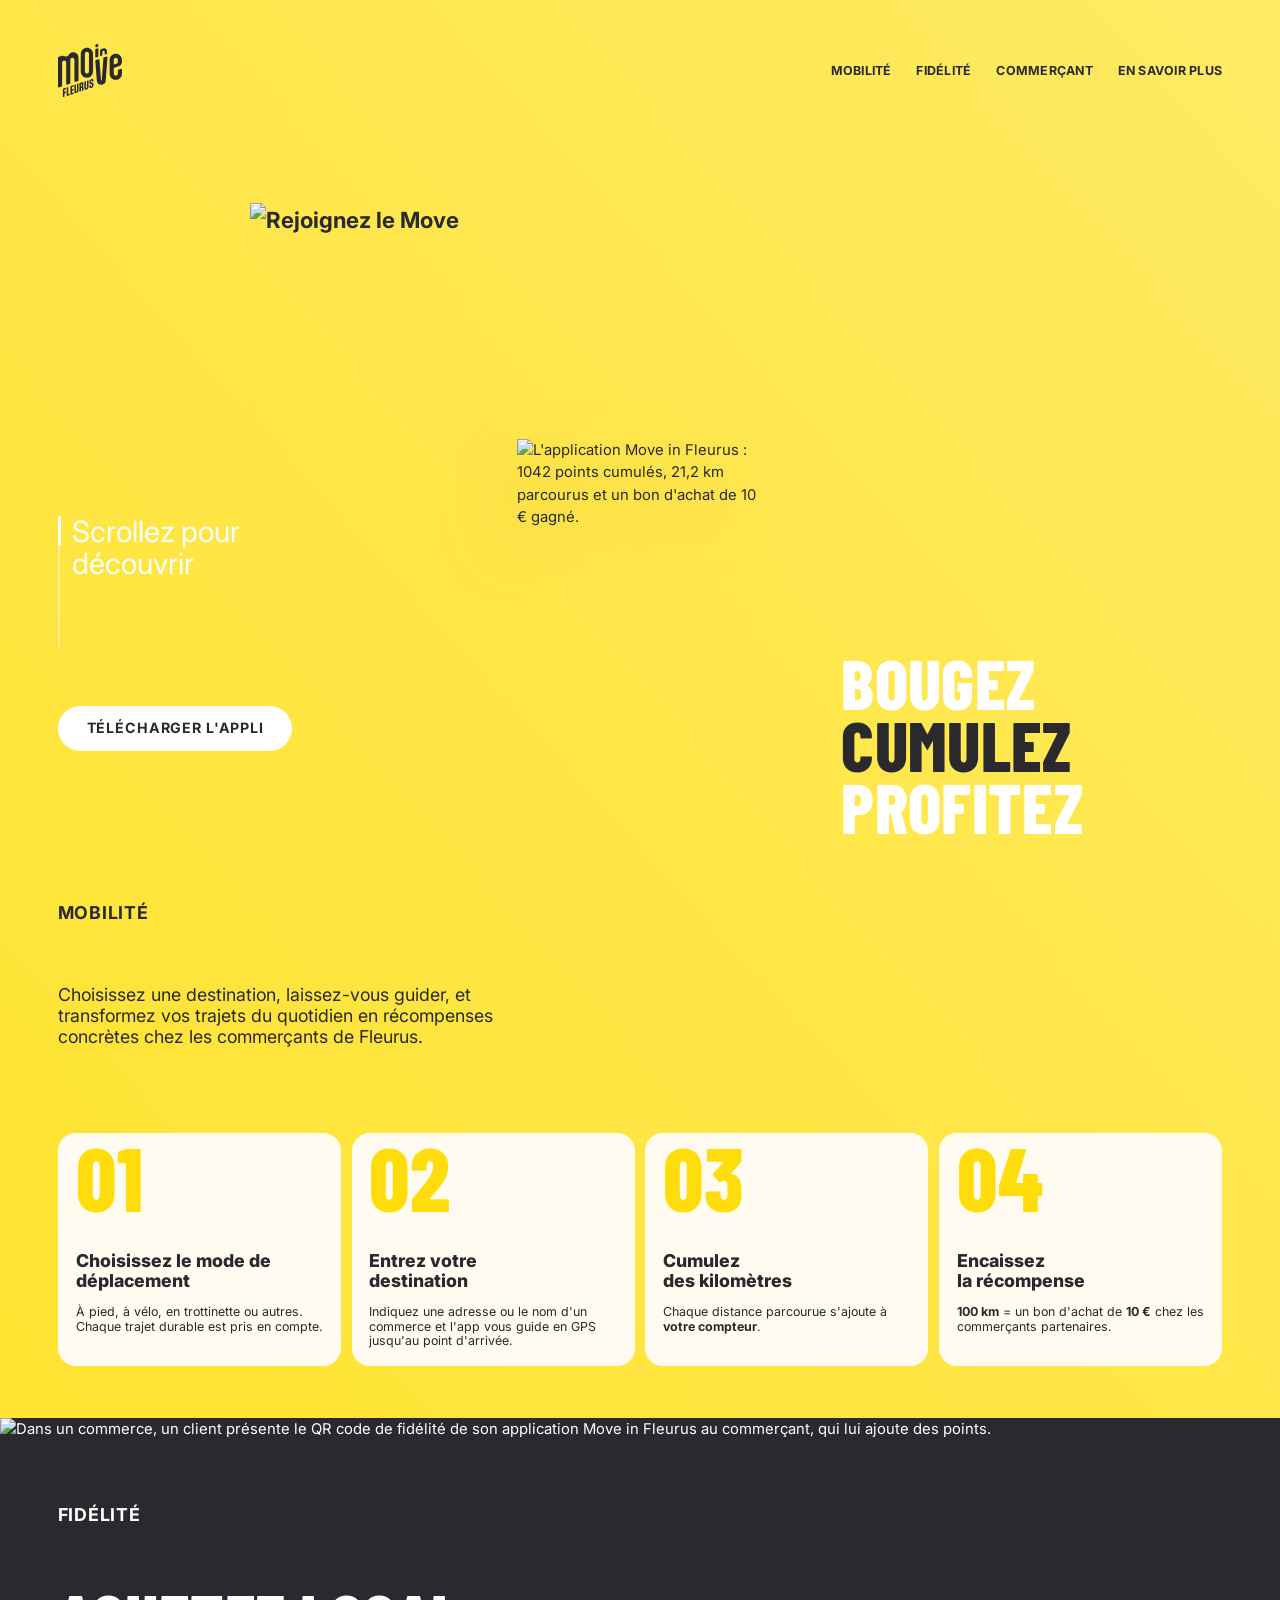
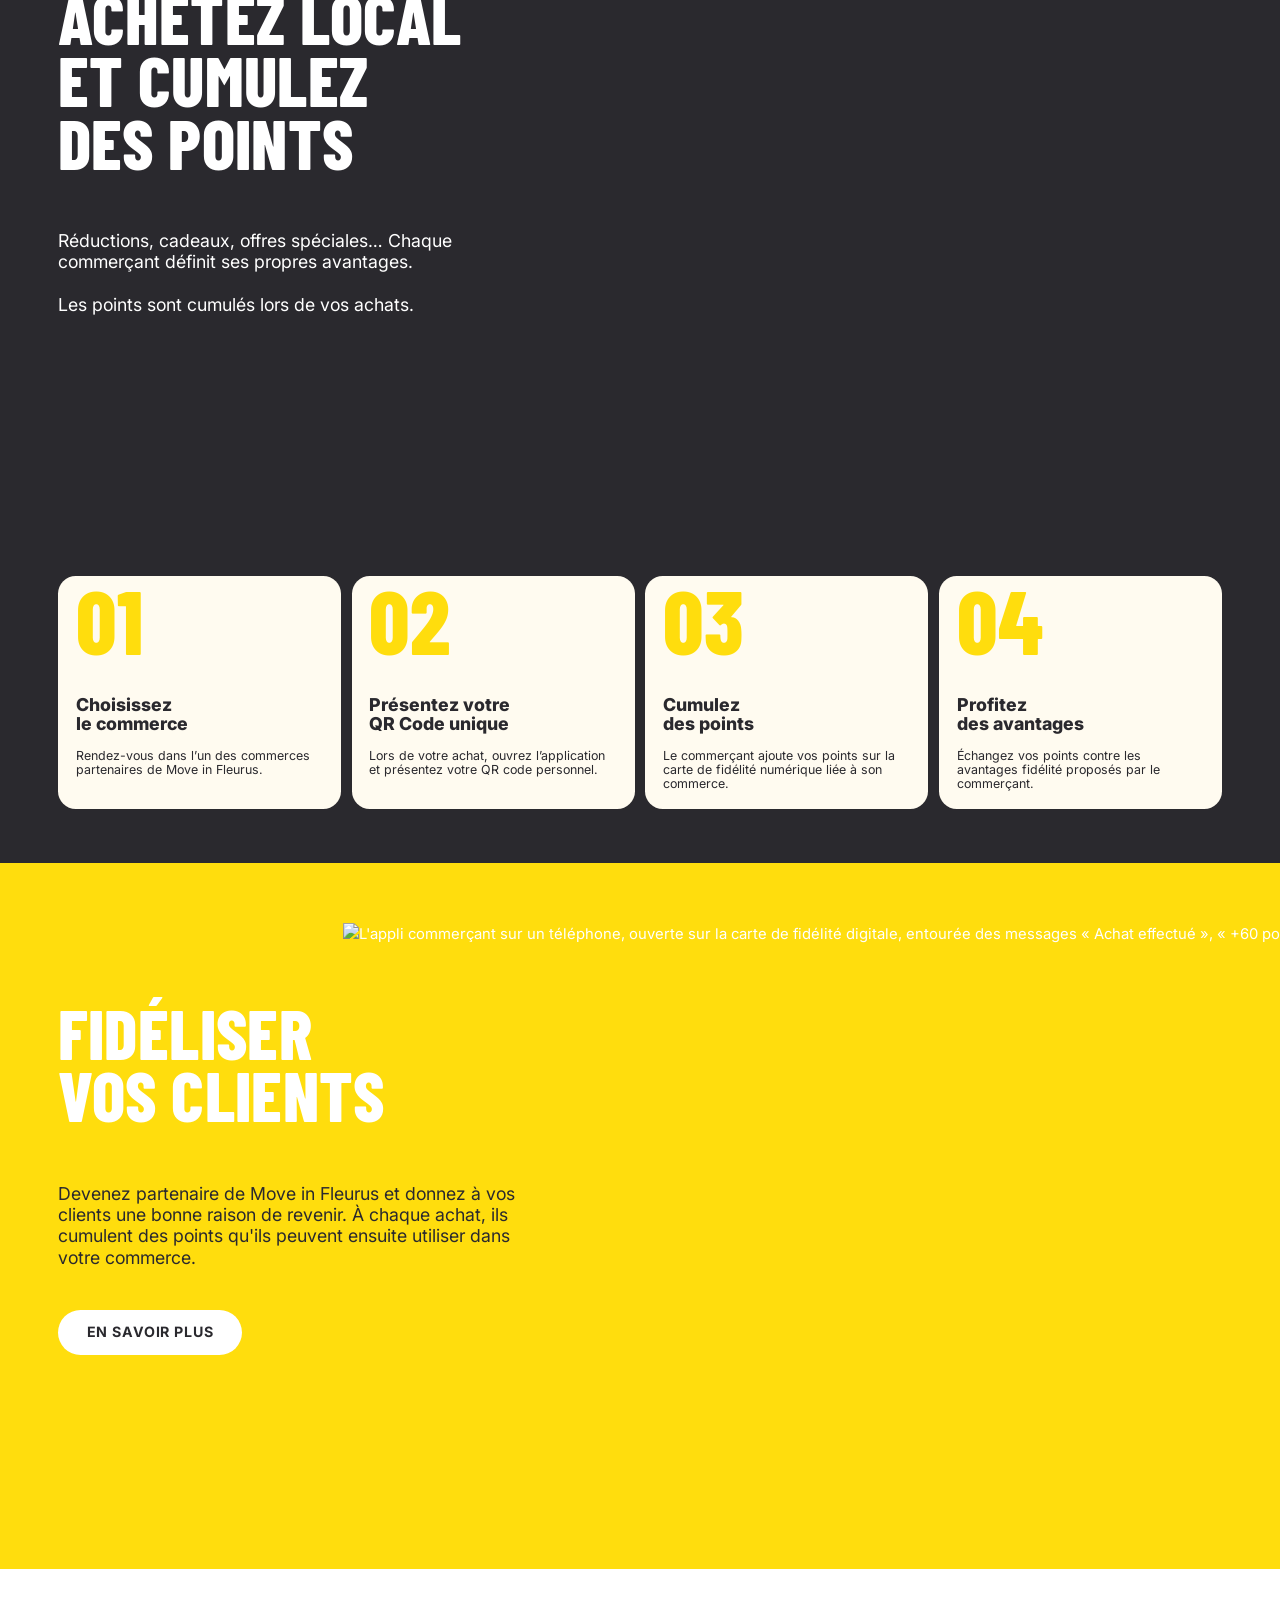
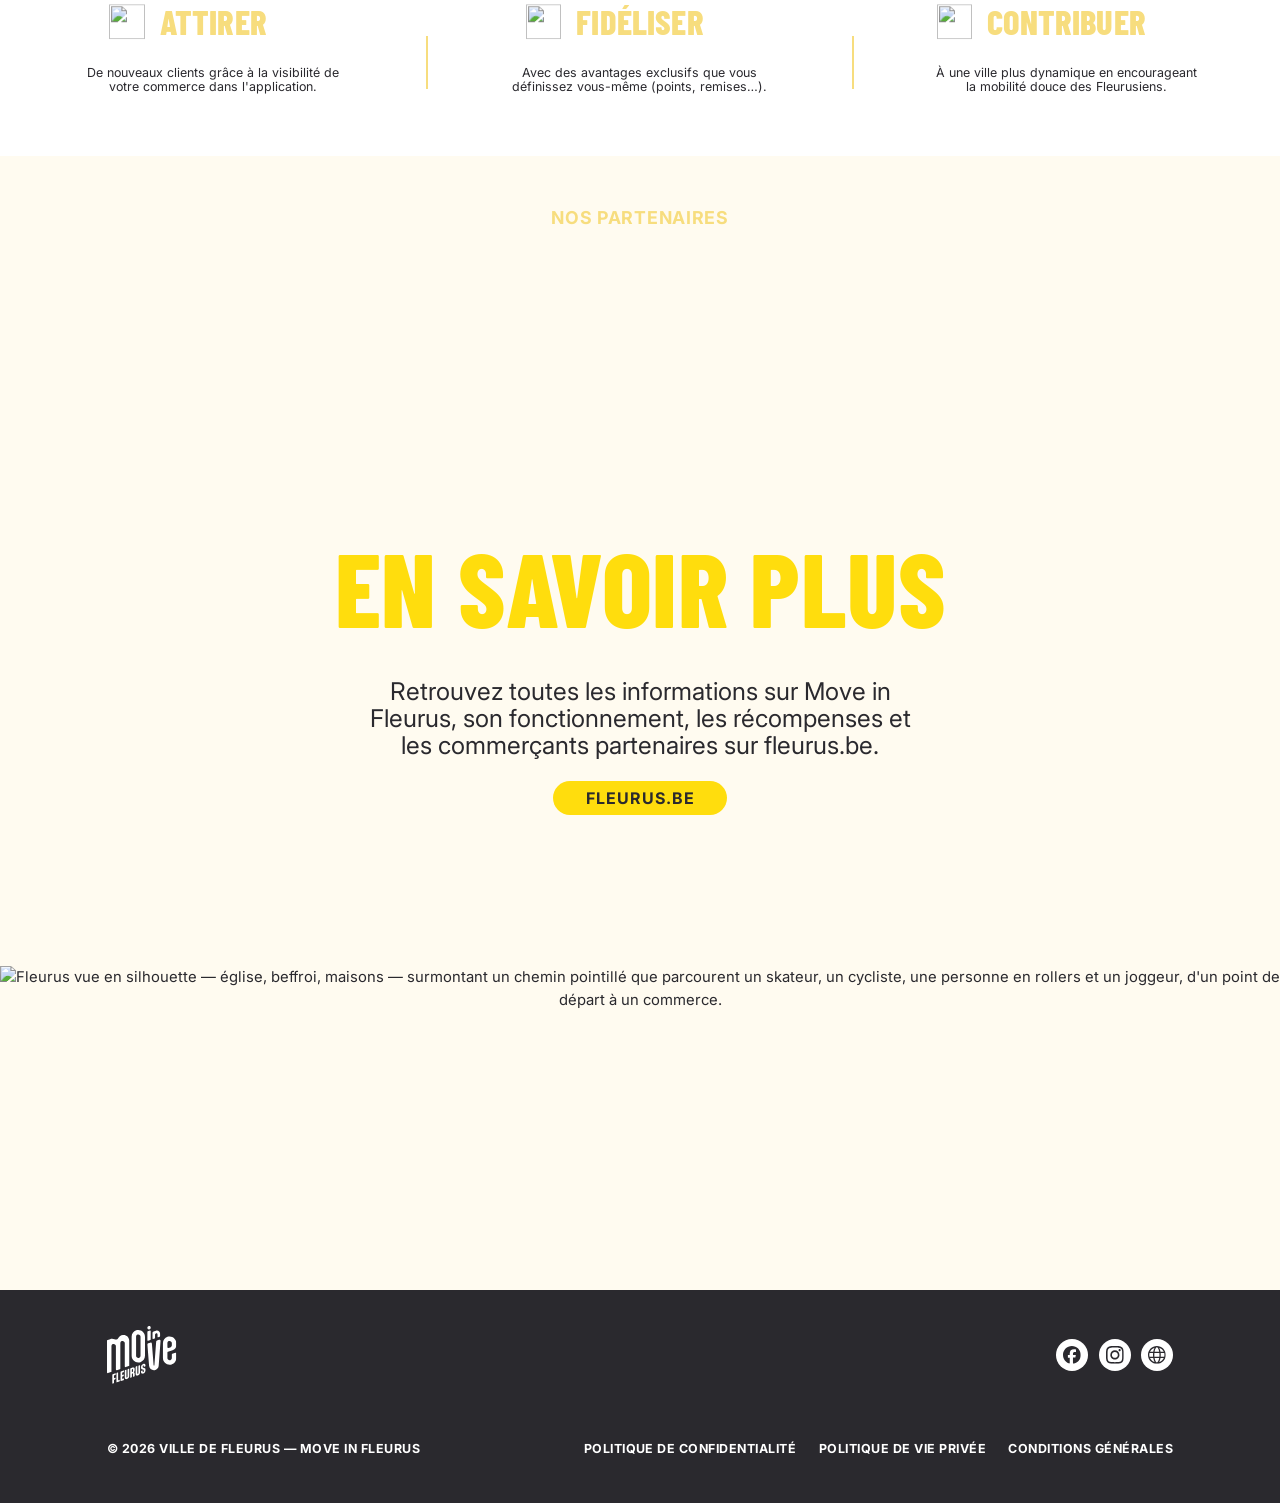
==== commit 8bd6b6fa: "Visuel commerçant : nouvel export (textes modifiés), 1317 × 923 Sylvain a refait le visuel — « Clien" ====
--- a/commentaires/index.html
+++ b/commentaires/index.html
@@ -227,8 +227,8 @@
            Au-dessus de 900 l'enveloppe passe en `display: contents` : le bouton redevient
            un bloc du flux normal et l'image se cale sur la section. -->
       <div class="commercants__visuel">
-        <img src="assets/images/visuel-commercant.webp" width="1295" height="939" loading="lazy" decoding="async"
-             alt="L'appli commerçant sur un téléphone, ouverte sur la carte de fidélité digitale, entourée des messages « Client fidélisé », « +60 points » et « Points utilisés ».">
+        <img src="assets/images/visuel-commercant.webp" width="1317" height="923" loading="lazy" decoding="async"
+             alt="L'appli commerçant sur un téléphone, ouverte sur la carte de fidélité digitale, entourée des messages « Achat effectué », « +60 points » et « Avantage débloqué ».">
 
         <div class="commercants__dl apparait">
           <a class="btn-dl" href="https://fleurus.be/move-in-fleurus/commercant/" target="_blank" rel="noopener">En savoir plus</a>
--- a/commentaires/styles.css
+++ b/commentaires/styles.css
@@ -194,12 +194,13 @@
   --com-dl-mt:    clamp(37.68px, 144.657px - 11.8863vw, 98.3px); /* paragraphe → bouton : 98,3 (390) · 47,1 (1440) */
   --com-pb:       0px;                                           /* ⚠️ NUL sous 900 depuis la V2 : c'est le VISUEL qui ferme la bande, plus le bouton. 240,8 × --px au-dessus. */
   /* Le visuel commerçant. Largeur et débord droit interpolés 390 → 900, tous deux
-     linéaires en vw ; ils rejoignent à 900 les valeurs de l'homothétie (1295 × 0,80
-     = 1036 et 252 × 0,80 = 201,6), donc le visuel ne change pas de TAILLE au
+     linéaires en vw ; ils rejoignent à 900 les valeurs de l'homothétie (1317 × 0,80
+     = 1053,6 et 263 × 0,80 = 210,4), donc le visuel ne change pas de TAILLE au
      breakpoint — seule sa POSITION saute, avec la mise en page. */
-  --com-visuel-w:     min(228.12px + 89.765vw, 1036px);          /* 578,2 (390) · 1036 (900) — relevé maquette mobile : 1295 × 0,4465 */
-  --com-visuel-h:     calc(var(--com-visuel-w) * 939 / 1295);    /* le ratio de l'asset, une seule source */
-  --com-visuel-bleed: min(71.365px + 14.4706vw, 201.6px);        /* débord à DROITE : 127,8 (390) · 201,6 (900) */
+  --com-visuel-w:     min(232.023px + 91.2863vw, 1053.6px);      /* 588,0 (390) · 1053,6 (900) — 1317 × 0,4465 puis × 0,80 */
+  --com-visuel-h:     calc(var(--com-visuel-w) * 923 / 1317);    /* le ratio de l'asset, une seule source */
+  --com-visuel-bleed: min(73.335px + 15.2294vw, 210.4px);        /* débord à DROITE : 132,73 (390) · 210,4 (900) — calé pour que
+                                                                    le bord gauche de l'ENCRE ne bouge pas, cf. le bloc ≥900 */
   --com-visuel-mt:    52.3px;                                    /* paragraphe → visuel. CONSTANT de 390 à 900 (règle des écarts d'empilement mobile) */
   --com-dl-bas:       calc(var(--com-visuel-h) * 0.076079);      /* bas du visuel → bas du bouton : 31,9 à 390. Exprimé en part de la hauteur pour suivre l'image. */
 
@@ -1390,20 +1391,26 @@
      directs du .container. L'image, en absolu, se cale alors sur .commercants. */
   .commercants__visuel { display: contents; }
 
-  /* Homothétie pure : à 1440 on retombe sur le relevé (x=397, y=67,8, 1295 × 939).
+  /* Homothétie pure. ⚠️ Le calage se fait sur le bord gauche de l'ENCRE, pas sur
+     celui du plan de travail : l'asset a une marge transparente à gauche (174 px
+     dans la version du 07/09, 185 dans celle du 08/09) et c'est l'encre que la
+     maquette positionne, à x=571. D'où 1703 = 386 + 1317, et non 397 + 1317.
+     À 1440 : plan de travail à x=386, encre à 571, y=67,8, 1317 × 923.
      ⚠️ Le `min(0px, …)` est le SEUL écart, et il sert à deux choses opposées :
      · sous 1152, `--px` est bloqué à 0,80 alors que la fenêtre continue de rétrécir ;
-       l'homothétie garde donc l'image à 317,6 du bord gauche au lieu de la laisser
+       l'homothétie garde donc l'encre à 456,8 du bord gauche au lieu de la laisser
        remonter sur la colonne de texte. Sans ça le paragraphe tombait SUR le
-       téléphone de 900 à ~997 (mesuré). Marge la plus serrée aujourd'hui : 136,8 px.
-     · au-delà de 1692, l'homothétie figée laisserait l'image se DÉCOLLER du bord
+       téléphone de 900 à ~997 (mesuré). Marge la plus serrée : 127,8 px (le titre),
+       contre 136,8 avec l'asset du 07/09 — le nouveau dessin déborde 9 px plus à
+       gauche en face du titre, mais son encre commence au même x=571.
+     · au-delà de 1703, l'homothétie figée laisserait l'image se DÉCOLLER du bord
        droit — on verrait une manche coupée flottant dans du jaune. Le `min` la
        plaque alors au bord de l'écran (débord nul mais bord franc).
-     Entre 1152 et 1692, les deux expressions sont égales : aucune cassure. */
+     Entre 1152 et 1703, les deux expressions sont égales : aucune cassure. */
   .commercants__visuel > img {
     top: calc(67.8 * var(--px));
-    right: min(0px, calc(100vw - 1692 * var(--px)));
-    width: calc(1295 * var(--px));
+    right: min(0px, calc(100vw - 1703 * var(--px)));
+    width: calc(1317 * var(--px));
   }
 
   .commercants__dl {
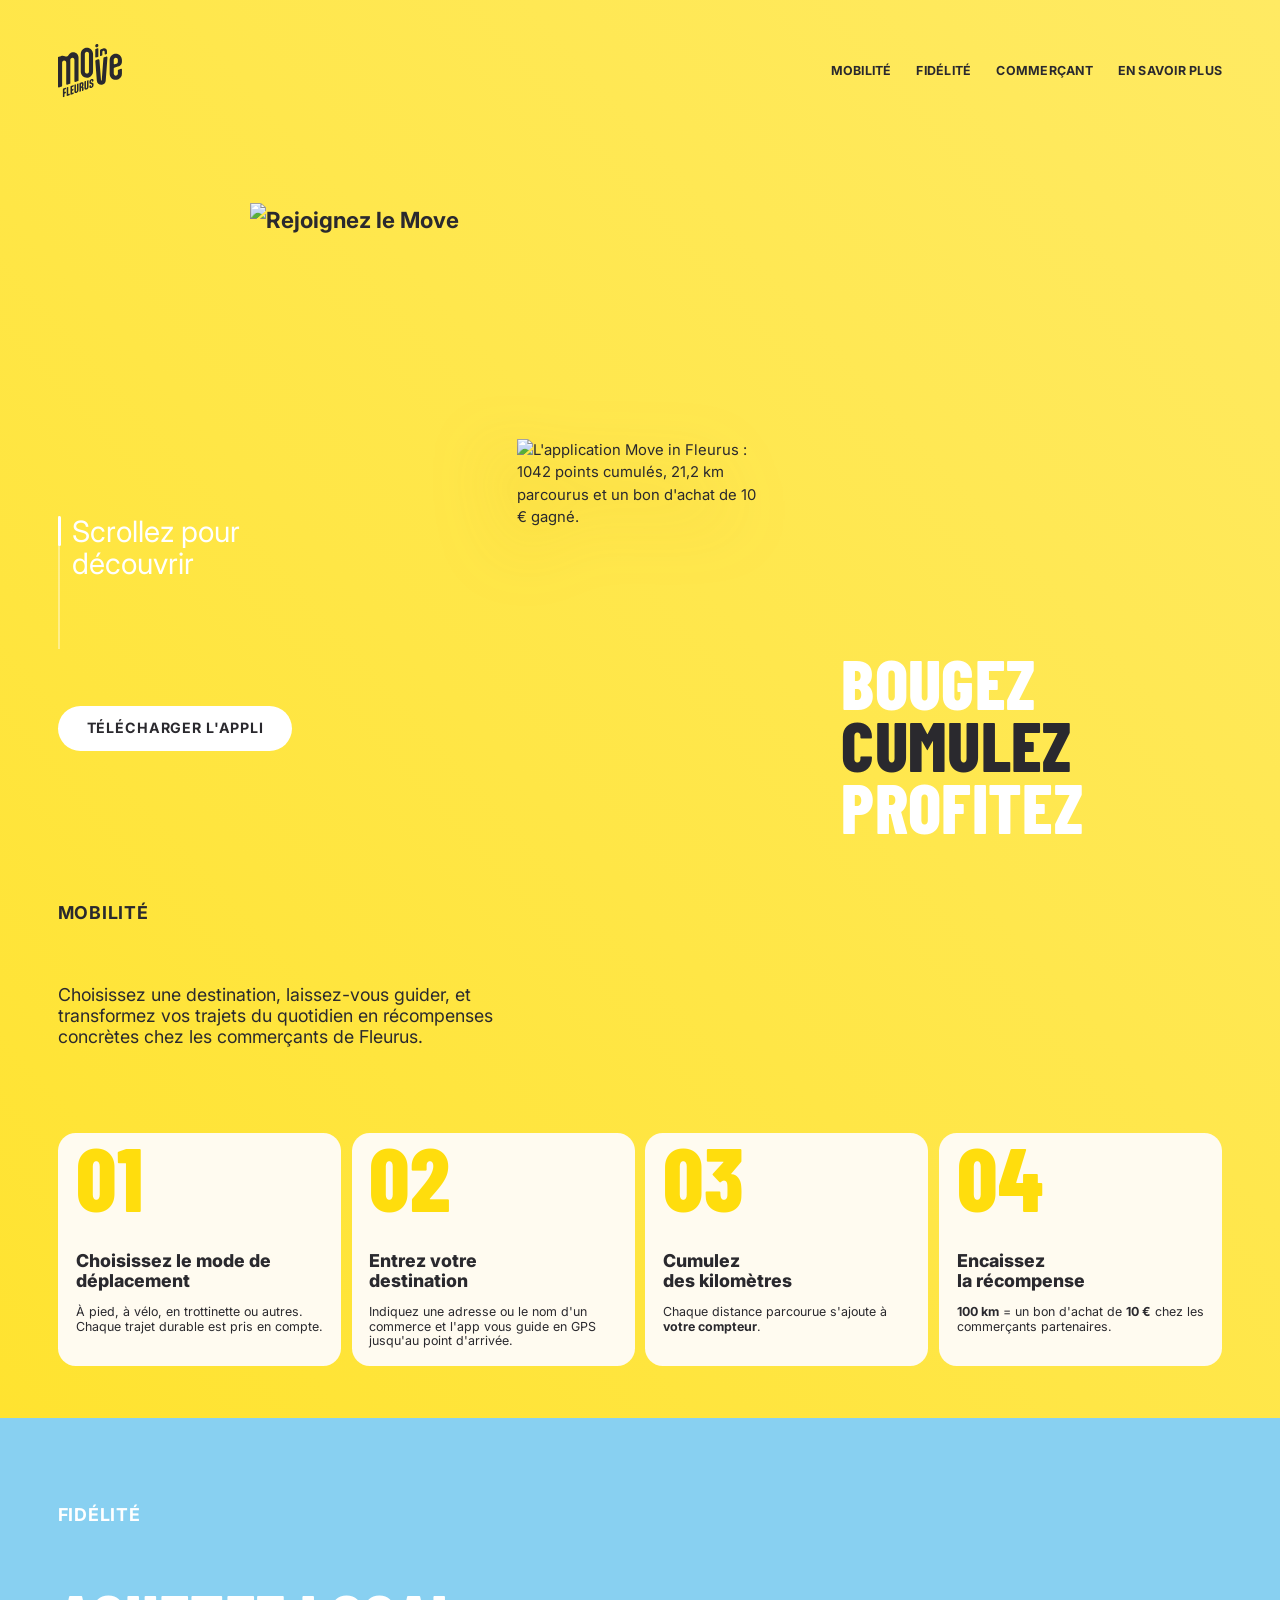
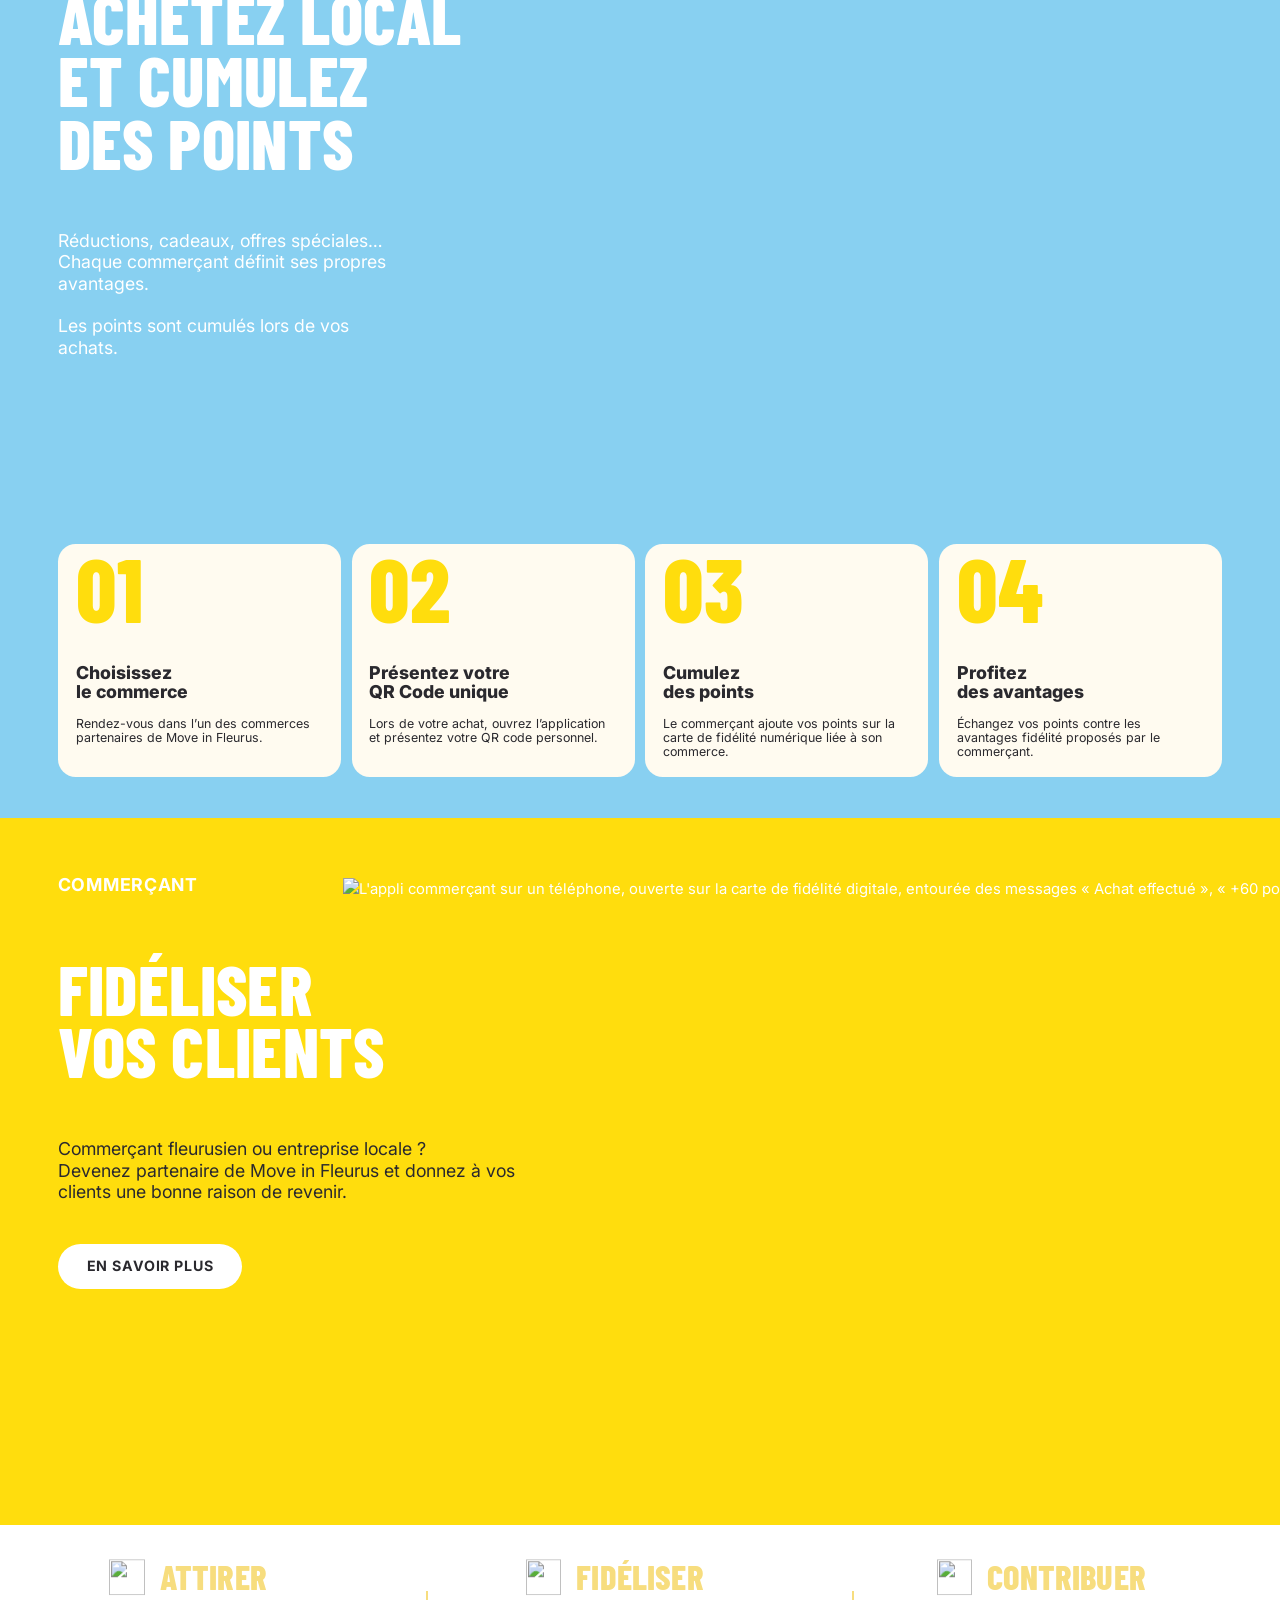
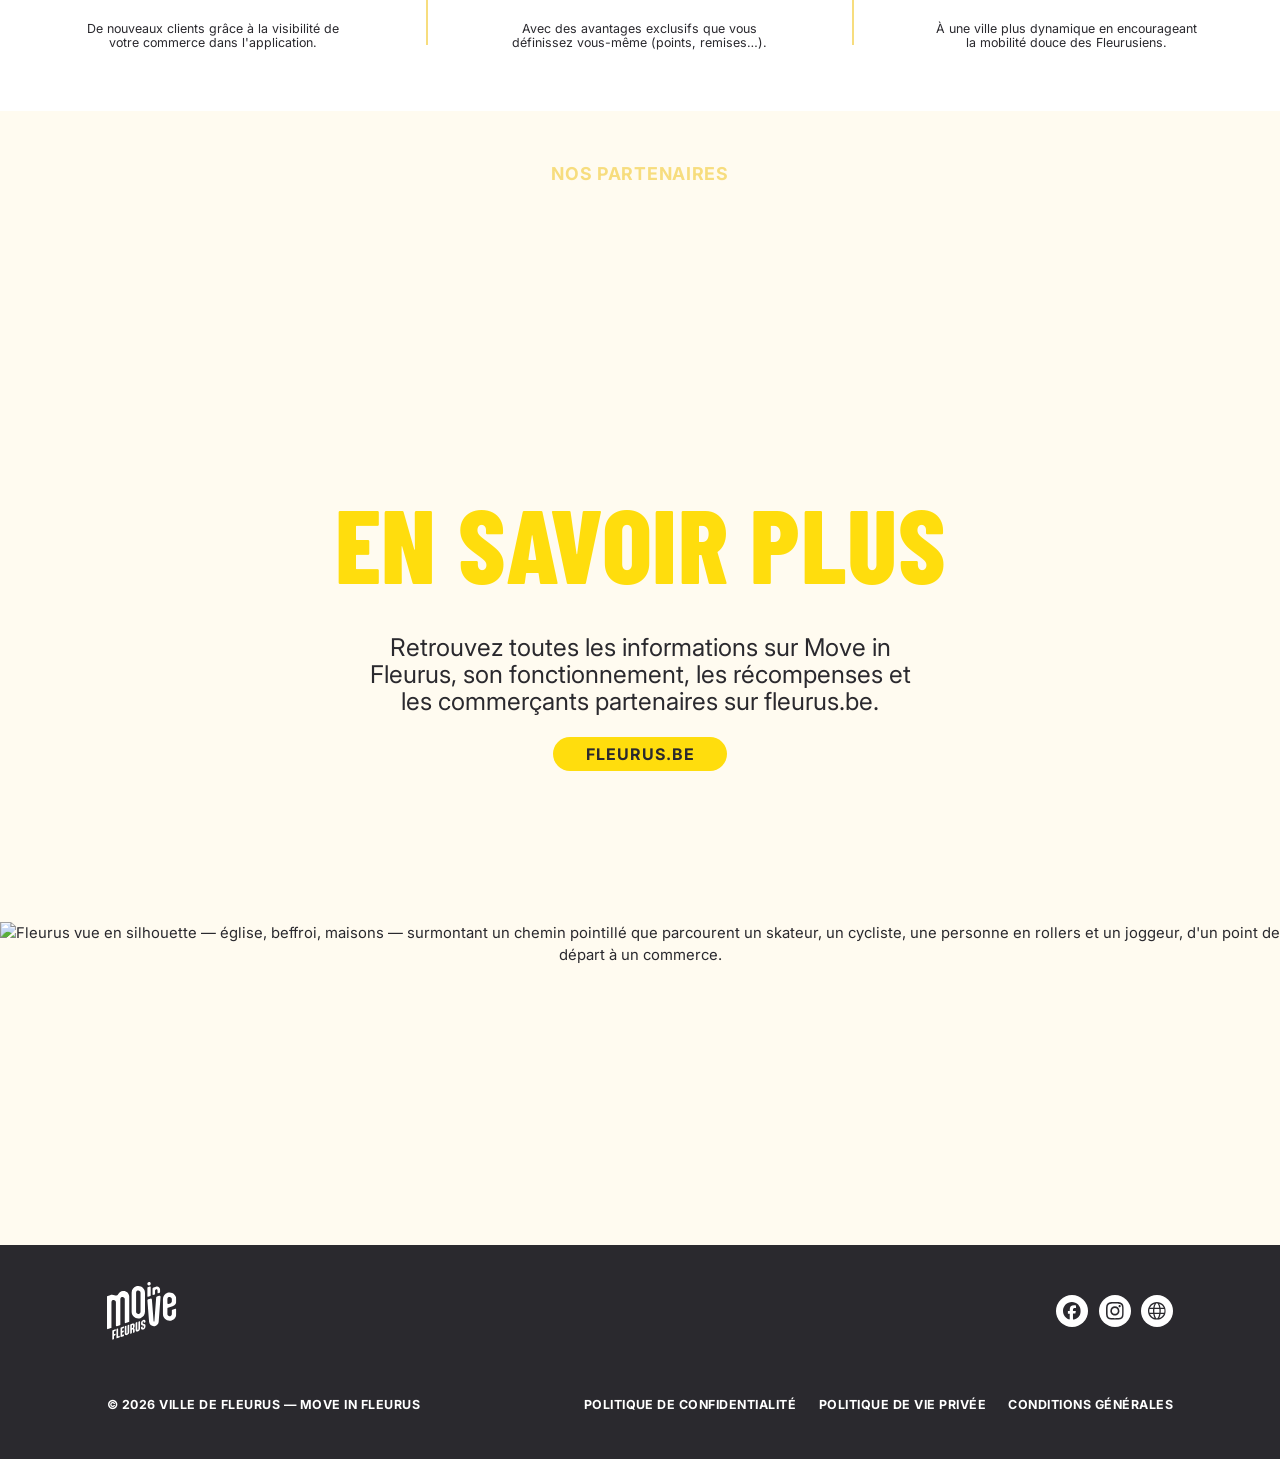
==== commit 1f6c1e55: "Maquettes du 09/09 : cartes, bande Fidélité bleue, retour à la ligne Commerçant Cartes (Mobilité et " ====
--- a/commentaires/index.html
+++ b/commentaires/index.html
@@ -165,9 +165,14 @@
 
   <section class="fidelite" id="fidelite" aria-labelledby="fidelite-titre">
 
-    <img class="fidelite__photo" src="assets/images/photo-commercants.webp"
-         alt="Dans un commerce, un client présente le QR code de fidélité de son application Move in Fleurus au commerçant, qui lui ajoute des points."
-         width="4232" height="5948" loading="lazy" decoding="async">
+    <!-- La photo est enveloppée dans un CADRE (.fidelite__photo) depuis les maquettes
+         du 09/09/2026 : c'est lui qui porte le retrait, l'arrondi et le recadrage, et
+         qui rogne l'image — celle-ci est plus grande que son cadre (cf. --fid-zoom). -->
+    <div class="fidelite__photo">
+      <img src="assets/images/photo-commercants.webp"
+           alt="Dans un commerce, un client présente le QR code de fidélité de son application Move in Fleurus au commerçant, qui lui ajoute des points."
+           width="4232" height="5948" loading="lazy" decoding="async">
+    </div>
 
     <div class="container fidelite__grille">
 
@@ -218,9 +223,7 @@
       <p class="eyebrow apparait">Commerçant</p>
       <h2 class="display titre-section commercants__titre lignes" id="commercants-titre"><span><span>Fidéliser</span></span><span><span>vos clients</span></span></h2>
 
-      <p class="lead commercants__texte apparait">Devenez partenaire de Move in Fleurus et donnez à vos clients
-        une bonne raison de revenir. À chaque achat, ils cumulent des points qu'ils peuvent
-        ensuite utiliser dans votre commerce.</p>
+      <p class="lead commercants__texte apparait">Commerçant fleurusien ou entreprise locale ?<br>Devenez partenaire de Move in Fleurus et donnez à vos clients une bonne raison de revenir.</p>
 
       <!-- Le bouton est DANS l'enveloppe du visuel : sous 900 il est positionné en absolu
            par rapport à elle et chevauche la manche jaune, comme sur la maquette mobile.
--- a/commentaires/styles.css
+++ b/commentaires/styles.css
@@ -31,6 +31,7 @@
   --noir:   #2a292e;
   --creme:  #fffbf0;
   --sable:  #f7dd7e;
+  --bleu:   #88d0f1;                                          /* fond de la bande Fidélité (maquettes du 09/09/2026) */
   --blanc:  #ffffff;
 
   /* Jaunes relevés sur la maquette (la bande jaune n'est PAS un aplat --jaune) */
@@ -68,9 +69,13 @@
      note Inter 10pt. Sous 900 les cartes s'EMPILENT en pleine largeur : la typo y
      reste à sa taille nominale à 390 puis rejoint l'homothétie à 900. */
   --fs-card-title: clamp(16px, 23.06px - 0.7843vw, 20px);      /* 20 → 16 */
-  --fs-card-text:  clamp(12px,   15.53px - 0.3922vw, 14px);    /* 14 → 12  (plancher de lisibilité) */
+  --fs-card-text:  clamp(12px, 15.53px - 0.3922vw, 14px);      /* 14 → 12. ⚠️ RETOUR à 14 à 390 (maquettes du 09/09/2026) :
+                                                                  le 16 de la V3 allait avec le numéro à gauche du titre,
+                                                                  dessin abandonné. Le token redevient donc partagé avec le
+                                                                  texte des piliers, et --fs-pil-texte a été supprimé. */
   --lh-card-text:  1.1429;                                     /* 16 / 14 relevé — partagé avec le texte des piliers */
-  --fs-num:        clamp(80px, 115.29px - 3.9216vw, 100px);    /* 100 → 80  numéros 01–04 */
+  --fs-num:        clamp(45px, 18.235px + 6.8627vw, 80px);     /* 45 → 80  numéros 01–04. Relevé : encre de 32 de haut à 390
+                                                                  (72 à 1440 pour 100 px), soit 45. */
   --fs-display-s:  clamp(26.3px, 22.737px + 0.9137vw, 30.96px);/* 26,3 → 31  titres des piliers : cap 19 (390) · cap 28 (1440) → 38,7 */
   --fs-display-l:  clamp(40px, 24.40px + 4.000vw, 82px);       /* 40 → 82 */
   --fs-display-xl: clamp(62px, 61.69px + 0.0784vw, 62.4px);    /* 62 → 62,4  Bougez/Cumulez/Profitez : quasi constant */
@@ -131,13 +136,26 @@
   --r-card: clamp(16px, 23.0588px - 0.7843vw, 20px);       /* rayon 20 (Illustrator) */
   --r-pill: 999px;
 
-  /* ---- Cartes mobilité ----
+  /* ---- Cartes (Mobilité ET Fidélité) ----
      Illustrator, desktop : 318,4998 × 270, rayon 20, padding 20.
-     Les trois « gap » ne sont pas des espaces optiques : ce sont les écarts entre
+     ⚠️ MAQUETTES DU 09/09/2026 : la carte mobile RETROUVE LE DESSIN DESKTOP —
+     numéro AU-DESSUS du titre, description dessous, une carte par rangée. C'est
+     l'abandon du dessin V3 (numéro à gauche du titre), qui n'aura vécu qu'un jour :
+     .carte est de nouveau une simple colonne flex à TOUTES les largeurs, et les
+     tokens --carte-num-col / --carte-row-gap / --cartes-gap ont disparu.
+     Les « gap » ne sont pas des espaces optiques : ce sont les écarts entre
      BOÎTES DE LIGNE, la demi-interligne déjà retranchée (cf. le piège plus haut). */
-  --carte-p:         clamp(16px, 23.0588px - 0.7843vw, 20px);  /* padding, les 4 côtés */
-  --carte-gap-titre: clamp(26.4px, 38.0471px - 1.2941vw, 33px);/* numéro → titre  */
-  --carte-gap-texte: clamp(13.6px, 19.6px - 0.6667vw, 17px);   /* titre  → corps  */
+  --carte-p:         clamp(16px, 23.0588px - 0.7843vw, 20px);  /* padding GAUCHE/DROITE : 20 (390) → 16 (900) */
+  --carte-pt:        clamp( 0px, 32.647px - 3.6275vw, 18.5px); /* padding AU-DESSUS DE LA BOÎTE DU NUMÉRO : 18,5 (390) → 0 (900).
+                                                                   ⚠️ 0 au-dessus de 900, et ce n'est pas une faute : à
+                                                                   line-height 1 la boîte de Barlow Condensed dépasse de ~0,20 em
+                                                                   au-dessus des chiffres, donc l'encre retombe d'elle-même à 20
+                                                                   sous le bord de la carte à 1440. Ce padding REMPLACE le
+                                                                   margin-top négatif que portait .carte__num : même résultat,
+                                                                   une règle en moins. */
+  --carte-pb:        clamp(16px, 26.412px - 1.1569vw, 21.9px); /* padding BAS : 21,9 (390) → 16 (900) */
+  --carte-gap-titre: clamp(11px, -0.776px + 3.0196vw, 26.4px); /* numéro → titre : 11 (390) → 26,4 (900) */
+  --carte-gap-texte: clamp( 8.8px, 5.129px + 0.9412vw, 13.6px);/* titre  → corps : 8,8 (390) → 13,6 (900) */
   --mobilite-pb:     clamp(38px, 30.9647px + 1.8039vw, 47.2px);/* cartes → fin de la bande jaune (59 à 1440) */
 
   /* ---- Hero — relevés sur LES DEUX maquettes (390 · 1440) ----
@@ -171,10 +189,39 @@
      soit 1440 × 1133 ; de y=1405 à y=2501 sur la maquette 390 (390 × 1097).
      Les écarts propres à l'empilement mobile (--fid-cartes-mt)
      sont CONSTANTS de 390 à 900, cf. la règle générale plus haut. */
-  --fid-pt:        clamp(39.3px, 11.08px + 7.2353vw, 76.2px);   /* haut de la photo → boîte de l'eyebrow : 39,3 (390) · 76,2 (900) */
-  --fid-pb:        clamp(40px, 33.88px + 1.5686vw, 48px);       /* bas des cartes → bas de la photo : 40 (390) · 48 (900) */
+  --fid-pt:        clamp(39.3px, 11.08px + 7.2353vw, 76.2px);   /* haut de la bande → boîte de l'eyebrow : 39,3 (390) · 76,2 (900) */
+  --fid-pb:        clamp(30px, 24.8px + 1.3333vw, 36.8px);      /* bas des cartes → bas de la bande : 30 (390) · 36,8 (900) */
   --fid-titre-mt:  clamp(54.6px, 54.08px + 0.1333vw, 55.3px);   /* eyebrow → titre : quasi constant */
-  --fid-cartes-mt: 440px;                                       /* paragraphe → cartes : la « vitrine » où l'on voit les téléphones */
+  --fid-cartes-mt: 27px;                                        /* bas de la photo → 1re carte. Écart propre à l'empilement
+                                                                   mobile (en desktop les cartes sont POSÉES SUR la photo),
+                                                                   donc constant de 390 à 900. */
+  /* Le cadre de la photo. Sous 900 c'est une vignette arrondie posée en haut de la
+     bande bleue, les cartes venant dessous ; au-dessus de 900 elle occupe toute la
+     bande moins le liseré bleu, et les cartes lui passent DESSUS. */
+  --fid-inset:     clamp(8px, 4.941px + 0.7843vw, 12px);        /* liseré bleu autour de la photo : 8 (390) · 15 (1440) */
+  --fid-media-r:   clamp(10px, 2.965px + 1.8039vw, 19.2px);     /* rayon de la vignette : 10 (390) · 24 (1440) */
+  --fid-media-h:   clamp(851px, 826.99px + 6.1569vw, 882.4px);  /* hauteur de la vignette SOUS 900 (relevé 851 à 390) */
+
+  /* Cadrage de la photo. ⚠️ Les maquettes ne montrent PAS ce que `cover` donnerait :
+     la photo y est agrandie de 22 % (mobile) et de 10,2 % (desktop) par rapport à
+     la taille de couverture. Mesuré au repère — la pastille verte de l'écran jaune,
+     dont le centre retombe au pixel près — puis vérifié par recalage sur toute la
+     vignette.
+     Mécanique : l'<img> est --fid-zoom PLUS GRAND que son cadre dans les DEUX
+     dimensions, donc l'échelle peinte vaut zoom × cover ; --fid-photo-dx/dy placent
+     cet élément dans le cadre, et --fid-photo-x/y placent l'image dans l'élément.
+     En donnant à ces deux couples la MÊME fraction (dx = −zoom × x), le tout revient
+     à « poser l'image peinte à x % / y % du débord total », quel que soit l'axe sur
+     lequel `cover` s'ajuste — et l'axe change bel et bien entre 390 et 900.
+     ⚠️ Ces cinq valeurs sont des POURCENTAGES CONSTANTS par branche, pas des
+     interpolations : un clamp() mélangeant % et vw n'a pas de sens ici, le % d'un
+     object-position se rapportant au DÉBORD et non à la fenêtre (essayé : la valeur
+     se faisait écrêter par le clamp et le cadrage sautait). */
+  --fid-zoom:      22%;                                         /* élément = cadre + 22 % → échelle 1,22 × cover */
+  --fid-photo-x:   47%;
+  --fid-photo-y:   1.87%;
+  --fid-photo-dx:  -10.34%;                                     /* = −(zoom × x) */
+  --fid-photo-dy:  -0.41%;                                      /* = −(zoom × y) */
   /* ---- PARTAGÉ par Fidélité et Commerçant ----
      Les deux sections ont exactement les mêmes relevés au pixel sur les deux
      maquettes : même titre, même écart titre → paragraphe, même largeur de
@@ -1058,8 +1105,10 @@
    Illustrator (desktop) : 318,4998 × 270, rayon 20, padding 20, fond crème
    #fffbf0 — soit 4 cartes de 3 colonnes sur 12 avec la gouttière de 12.
    Relevés maquette : cartes de y=1310 à 1579, bande jaune close 59 px plus bas.
-   Sous 900 px les cartes s'EMPILENT en pleine largeur (décision Sylvain) : la
-   maquette mobile les met 2 par rangée, ce qui tombait à 8 px de corps. */
+   Sous 900 px les cartes s'EMPILENT en pleine largeur : c'était une décision de
+   Sylvain contre les maquettes V1/V2 (qui les mettaient 2 par rangée, ce qui faisait
+   tomber le corps à 8 px) — la V3 lui donne raison et les empile elle aussi, avec
+   un dessin de carte entièrement revu. */
 .mobilite {
   padding-bottom: var(--mobilite-pb);
 }
@@ -1070,33 +1119,42 @@
 .cartes {
   display: grid;
   grid-template-columns: repeat(auto-fit, minmax(min(100%, 300px), 1fr));
+  /* ⚠️ C'est bien --gutter : la gouttière relevée entre cartes vaut 16 à 390 et
+     12 en pixels de maquette, soit exactement la gouttière de la grille. Un token
+     --cartes-gap qui n'aurait fait que recopier ces deux nombres a été supprimé. */
   gap: var(--gutter);
 }
 
+/* ⚠️ LA CARTE A LE MÊME DESSIN À TOUTES LES LARGEURS depuis les maquettes du
+   09/09/2026 : numéro au-dessus, titre, description — une simple colonne flex.
+   C'est un RETOUR EN ARRIÈRE assumé : la V3 (08/09) mettait le numéro à gauche du
+   titre sous 900 px, avec une grille 2 colonnes et trois tokens à elle
+   (--carte-num-col, --carte-row-gap, --cartes-gap) ; les nouvelles maquettes
+   abandonnent ce dessin. Il ne reste donc plus qu'une seule mise en page à tenir,
+   et le bloc ≥900 ne fait plus que changer le nombre de colonnes de la grille.
+   `align-items: flex-start` : en colonne flex, le titre et le texte se dimensionnent
+   à leur contenu (plafonné par la carte) au lieu d'être étirés. */
 .carte {
   display: flex;
   flex-direction: column;
   align-items: flex-start;
   background: var(--creme);
   border-radius: var(--r-card);
-  padding: var(--carte-p);              /* ⚠️ le bas VAUT les autres côtés (20 relevé) : le
-                                           token --carte-pb qui existait pour lui n'a jamais
-                                           porté d'autre valeur, il a été supprimé. */
+  padding: var(--carte-pt) var(--carte-p) var(--carte-pb);
 }
 
 /* Numéro 01–04.
    ⚠ Piège de la demi-interligne : en `line-height: 1`, la boîte de Barlow
-   Condensed dépasse de ~18 % au-dessus des chiffres (ascender hhea 1,00 em contre
-   une capHeight de 0,72 em). Le margin négatif annule exactement le padding haut :
-   la boîte démarre au bord de la carte et les chiffres retombent 18 px plus bas,
-   à l'y relevé sur la maquette. */
+   Condensed dépasse de ~0,20 em au-dessus des chiffres (ascender hhea 1,12 em
+   contre une capHeight de 0,72 em). C'est --carte-pt qui en tient compte : il vaut
+   0 au-dessus de 900 (l'encre retombe alors d'elle-même à 20 sous le bord) et 18,5
+   à 390. Il n'y a donc plus de margin-top négatif ici. */
 .carte__num {
   font-family: var(--ff-display);
   font-weight: 800;
   font-size: var(--fs-num);
   line-height: 1;
   color: var(--jaune);
-  margin-top: calc(-1 * var(--carte-p));
 }
 
 /* Inter, même en <h3> : la police suit le rôle, pas la balise. */
@@ -1127,6 +1185,8 @@
   :root {
     /* Homothétie : toutes les valeurs telles que relevées sur la maquette. */
     --carte-p:         calc(20 * var(--px));
+    --carte-pt:        0px;                     /* la boîte du numéro dépasse déjà de 20 : cf. --carte-pt */
+    --carte-pb:        calc(20 * var(--px));
     --r-card:          calc(20 * var(--px));
     --mobilite-pb:     calc(59 * var(--px));
 
@@ -1136,17 +1196,17 @@
        à 8,75 px à 900. Le plancher n'agit qu'en dessous de ~1235 px. */
     --fs-card-text:    max(12px, calc(14 * var(--px)));
 
-    /* Écarts entre boîtes de ligne, demi-interligne déjà retranchée.
-       33 + 17 + 11 font retomber la carte sur ses 270 px d'Illustrator. */
+    /* Écarts entre boîtes de ligne, demi-interligne déjà retranchée. */
     --carte-gap-titre: calc(33 * var(--px));
     --carte-gap-texte: calc(17 * var(--px));
   }
 
+  /* Le seul changement au breakpoint : 4 cartes de 3 colonnes sur 12, au lieu de
+     la grille intrinsèque. Le dessin de la carte, lui, ne bouge plus. */
   .cartes {
     grid-template-columns: repeat(var(--cols), minmax(0, 1fr));
-    gap: calc(12 * var(--px));
-  }
-  .carte { grid-column: span 3; }        /* 4 cartes de 3 colonnes sur 12 */
+  }
+  .carte { grid-column: span 3; }
 
   .br-lg { display: inline; }
 }
@@ -1166,33 +1226,49 @@
   overflow: clip;                       /* la photo déborde en `cover` — `clip` : cf. body */
   padding-top: var(--fid-pt);
   padding-bottom: var(--fid-pb);
-  background: var(--noir);              /* fond de repli le temps du chargement */
+  /* ⚠️ FOND BLEU depuis les maquettes du 09/09/2026 — il était noir, et il ne se
+     voyait jamais : la photo couvrait toute la bande. Elle est maintenant posée en
+     VIGNETTE ARRONDIE en retrait, et le bleu forme le liseré tout autour. */
+  background: var(--bleu);
   color: var(--blanc);
-
-  /* Cartes de CETTE section : mêmes rôles que Mobilité, mais 2 par rangée dès 390
-     comme sur la maquette mobile — les empiler doublerait la hauteur de la bande
-     et `cover` rognerait la photo à outrance. La typo est donc réduite d'autant,
-     tout en restant lisible : 14 px de titre (la maquette descend à 9,6).
-     Ces overrides sont annulés dans le bloc ≥900, où l'homothétie reprend. */
-  --carte-p:         clamp(12px, 8.94px + 0.7843vw, 16px);
-  --carte-gap-titre: clamp(18px, 11.58px + 1.6471vw, 26.4px);
-  --carte-gap-texte: clamp( 9.3px,  6.01px + 0.8431vw, 13.6px);  /* même réduction que le gap ci-dessus (17 × 18/33) */
-  --fs-num:          clamp(56px, 37.65px + 4.7059vw, 80px);
-  --fs-card-title:   clamp(14px, 12.47px + 0.3922vw, 16px);
-}
-
-/* La photo reste un <img> (alt + lazy) mais se comporte en fond de section.
-   ⚠️ 74 % : cadrage vertical relevé sur la maquette desktop. Sous 900 la bande est
-   bien plus haute que large — `cover` y montre TOUTE la hauteur et rogne les côtés,
-   exactement comme la maquette mobile —, le décalage vertical n'y joue donc plus. */
+}
+
+/* Le cadre de la photo : c'est lui qui porte le retrait, l'arrondi et le recadrage.
+   L'<img> reste un vrai <img> (alt + lazy) mais se comporte en fond de section.
+   ⚠️ `overflow: clip` sur le cadre est INDISPENSABLE : l'image est plus grande que
+   lui (cf. --fid-zoom), sans quoi elle déborderait sur toute la bande et l'arrondi
+   ne se verrait pas.
+   ⚠️ `max-width: none` sur l'<img> : la règle globale `img { max-width: 100% }`
+   l'empêcherait sinon de dépasser son cadre, et tout le zoom tomberait à plat. */
 .fidelite__photo {
   position: absolute;
-  inset: 0;
+  top: var(--fid-inset);
+  left: var(--fid-inset);
   z-index: -1;
-  width: 100%;
-  height: 100%;
-  object-fit: cover;
-  object-position: center 74%;
+  width: calc(100% - 2 * var(--fid-inset));
+  height: var(--fid-media-h);           /* sous 900 seulement ; ≥900 elle fait la bande */
+  border-radius: var(--fid-media-r);
+  overflow: clip;
+
+  & img {
+    position: absolute;
+    left: var(--fid-photo-dx);
+    top: var(--fid-photo-dy);
+    width: calc(100% + var(--fid-zoom));
+    height: calc(100% + var(--fid-zoom));
+    max-width: none;
+    object-fit: cover;
+    object-position: var(--fid-photo-x) var(--fid-photo-y);
+  }
+}
+
+/* Sous 900 le bloc de texte doit descendre jusqu'au bas de la vignette : c'est lui
+   qui « réserve » la place de la photo dans le flux, les cartes venant après. La
+   hauteur ne peut pas venir du contenu — la maquette laisse ~500 px de photo vide
+   sous le paragraphe. Remis à 0 au-dessus de 900, où la grille prend le relais et
+   où les cartes passent PAR-DESSUS la photo. */
+.fidelite__intro {
+  min-height: calc(var(--fid-inset) + var(--fid-media-h) - var(--fid-pt));
 }
 
 .fidelite__titre {
@@ -1206,22 +1282,35 @@
   & p + p { margin-top: calc(var(--lh-lead) * 1em); }
 }
 
+/* ⚠️ Plus de `grid-template-columns` ici depuis la V3 : les cartes suivent l'auto-fit
+   commun, donc 1 par rangée à 390 comme celles de Mobilité. */
 .fidelite__cartes {
   margin-top: var(--fid-cartes-mt);
-  grid-template-columns: repeat(2, minmax(0, 1fr));
 }
 
 @media (min-width: 900px) {
 
   :root {
-    --fid-pt:       calc(95 * var(--px));   /* cap de l'eyebrow relevée à y=1741, demi-interligne retranchée */
-    --fid-pb:       calc(60 * var(--px));
+    --fid-pt:       calc(95 * var(--px));   /* cap de l'eyebrow relevée à +101 sous le haut de bande */
+    --fid-pb:       calc(46 * var(--px));   /* bas des cartes → bas de bande : 47 relevé */
     --fid-titre-mt: calc(69 * var(--px));
+    --fid-inset:    calc(15 * var(--px));   /* liseré bleu : relevé 15 aux quatre côtés */
+    --fid-media-r:  calc(24 * var(--px));   /* rayon de la vignette : ajusté sur trois lignes du congé */
+    --fid-zoom:     10.2%;                  /* cf. le bloc mobile : 1,102 × cover ici */
+    --fid-photo-x:  11.7%;
+    --fid-photo-y:  71.15%;
+    --fid-photo-dx: -1.19%;
+    --fid-photo-dy: -7.2%;
 
     /* Partagés avec la section Commerçant (cf. section 01) : même titre, même écart
        titre → paragraphe, même largeur de paragraphe (colonnes 1-5 = 539). */
     --fs-titre-section: calc( 78   * var(--px));
     --titre-texte-mt:   calc( 63.3 * var(--px));
+    /* ⚠️ La largeur du paragraphe N'EST PLUS LA MÊME dans les deux sections depuis le
+       09/09/2026. Le token garde le relevé (539) pour Commerçant, et Fidélité le réduit
+       à 400 juste en dessous : le paragraphe y tombe sur la photo, et 539 le rendait
+       pénible à lire. Commerçant, lui, est sur un aplat — l'y réduire aussi lui coûtait
+       2 lignes et 72 px de bande pour rien. */
     --lead-w:           calc(539   * var(--px));
 
     /* ⚠️ AU-DELÀ DE 1440 LA BANDE GRANDIT, elle ne reste PAS à 1133.
@@ -1241,14 +1330,12 @@
     --fid-rab: max(0px, calc(100vw * 1133 / 1440 - 1133px));
   }
 
-  /* L'homothétie reprend la main sur les cartes : valeurs identiques à Mobilité. */
-  .fidelite {
-    --carte-p:         calc( 20 * var(--px));
-    --carte-gap-titre: calc( 33 * var(--px));
-    --carte-gap-texte: calc( 17 * var(--px));
-    --fs-num:          calc(100 * var(--px));
-    --fs-card-title:   calc( 20 * var(--px));
-  }
+  /* La vignette occupe toute la bande moins le liseré. Les cartes lui passent
+     dessus : elles sont dans la grille, la photo est en position absolue. */
+  /* Paragraphe plus étroit que celui de Commerçant : il est posé sur la photo. */
+  .fidelite { --lead-w: calc(400 * var(--px)); }
+
+  .fidelite__photo { height: calc(100% - 2 * var(--fid-inset)); }
 
   /* Deux rangées : le bloc eyebrow + titre + paragraphe, puis les cartes.
      La hauteur de la 1re rangée est FIGÉE à 643 (relevé) plutôt que laissée au
@@ -1262,7 +1349,7 @@
     row-gap: 0;
   }
 
-  .fidelite__intro { grid-column: 1 / 7;  grid-row: 1; }
+  .fidelite__intro { grid-column: 1 / 7;  grid-row: 1; min-height: 0; }   /* la grille reprend la main */
 
   /* ⚠️ Le paragraphe n'est plus dans les colonnes 9-12 du relevé : il est passé
      SOUS LE TITRE, dans la colonne de gauche (demande Sylvain, 06/09/2026), avec
@@ -1274,7 +1361,7 @@
   .fidelite__cartes {
     grid-column: 1 / -1;
     grid-row: 2;
-    margin-top: calc(115 * var(--px));
+    margin-top: calc(79 * var(--px));    /* cartes à +817 sous le haut de bande (relevé) */
     grid-template-columns: repeat(var(--cols), minmax(0, 1fr));
   }
 }
@@ -1379,7 +1466,8 @@
     --com-pt:       calc( 62   * var(--px));
     --com-titre-mt: calc( 69   * var(--px));
     --com-dl-mt:    calc( 47.1 * var(--px));
-    --com-pb:       calc(240.8 * var(--px));
+    --com-pb:       calc(264.8 * var(--px));  /* 240,8 + 24 : le <br> ajouté dans le paragraphe le 09/09/2026 lui
+                                                 fait perdre une ligne à 1440, la bande garde ainsi ses 794 */
   }
 
   /* Le paragraphe tient dans les colonnes 1-5 : 5 × 98,17 + 4 × 12 = 539.
@@ -1497,8 +1585,11 @@
 
 .pilier__texte {
   margin-top: var(--pil-texte-mt);
-  font-size: var(--fs-card-text);       /* même rôle que le corps de carte : les DEUX */
-  line-height: var(--lh-card-text);     /* valeurs viennent des mêmes tokens */
+  font-size: var(--fs-card-text);       /* ⚠️ DE NOUVEAU le rôle du corps de carte, comme avant la V3 :
+                                           celui-ci est redescendu à 14 px à 390 avec les maquettes du
+                                           09/09/2026, les deux rôles se rejoignent donc et le token
+                                           --fs-pil-texte a été supprimé. */
+  line-height: var(--lh-card-text);
   color: var(--noir);
 }
 
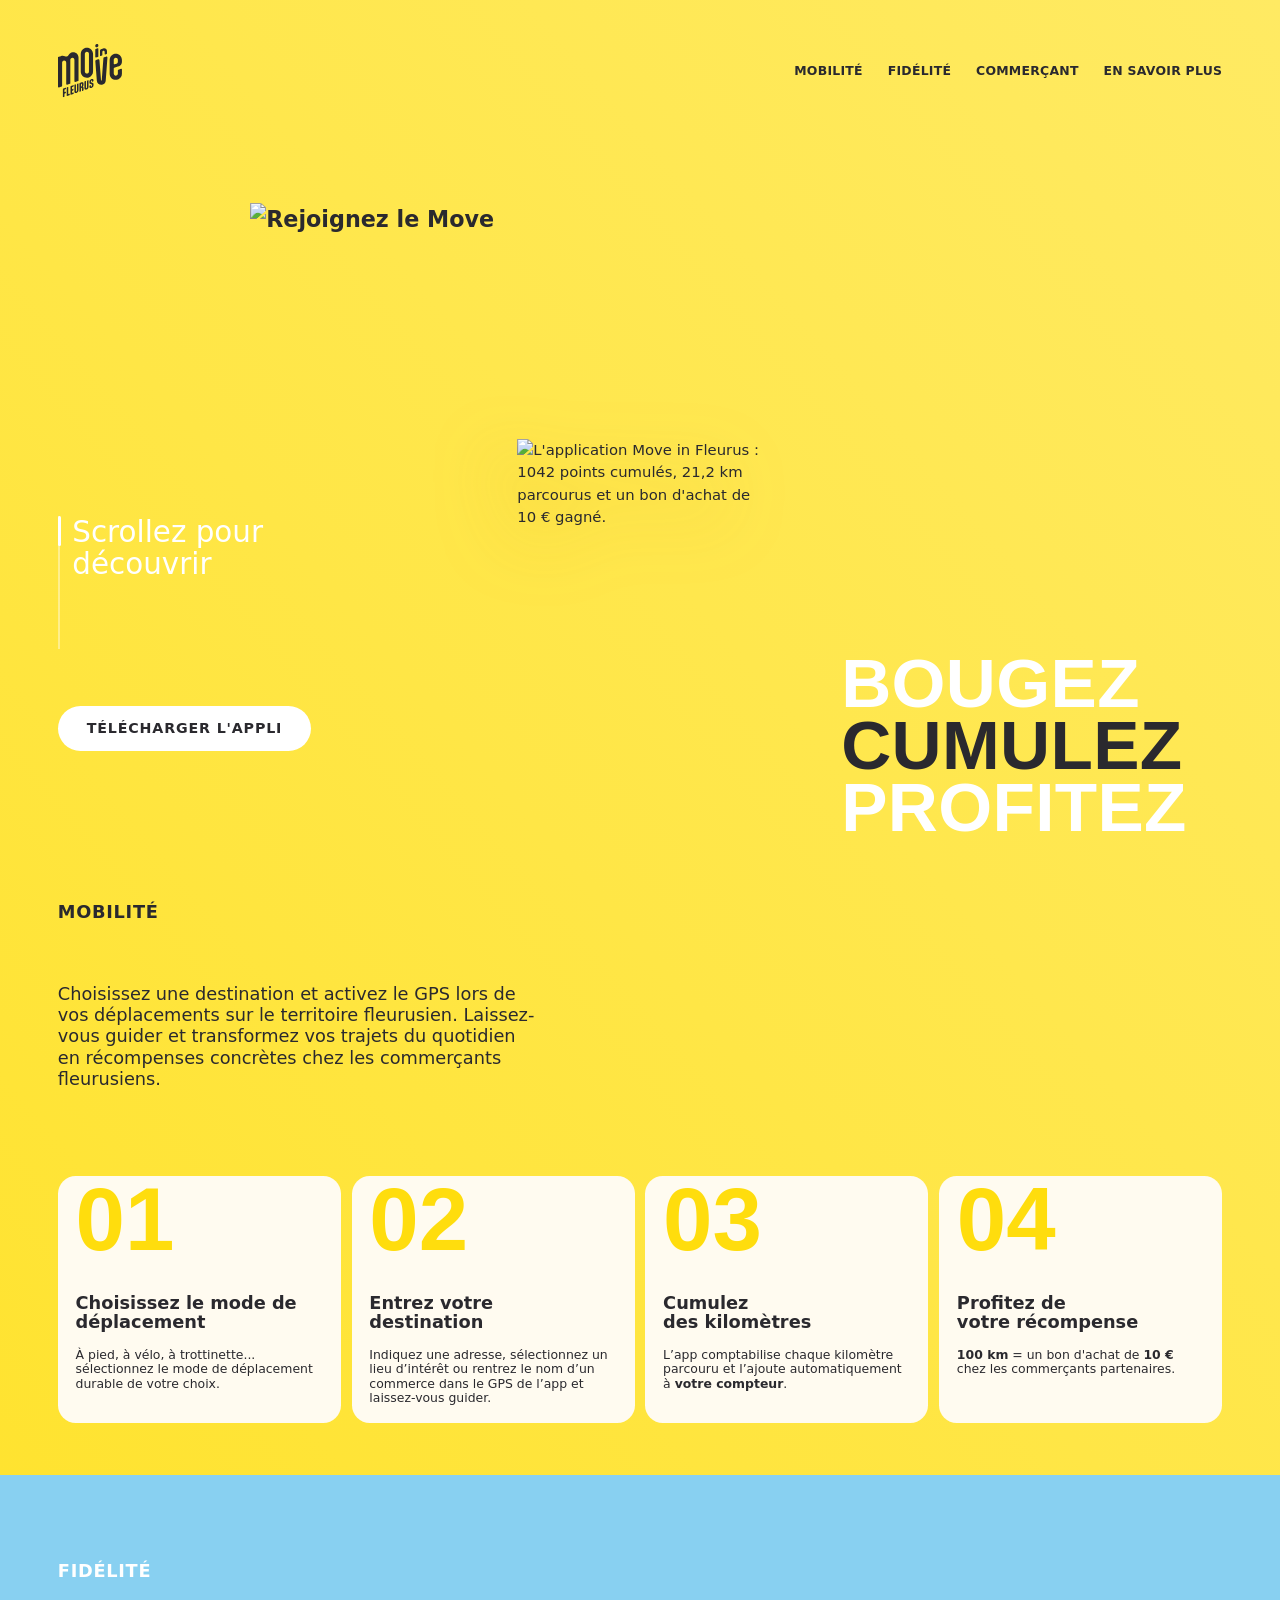
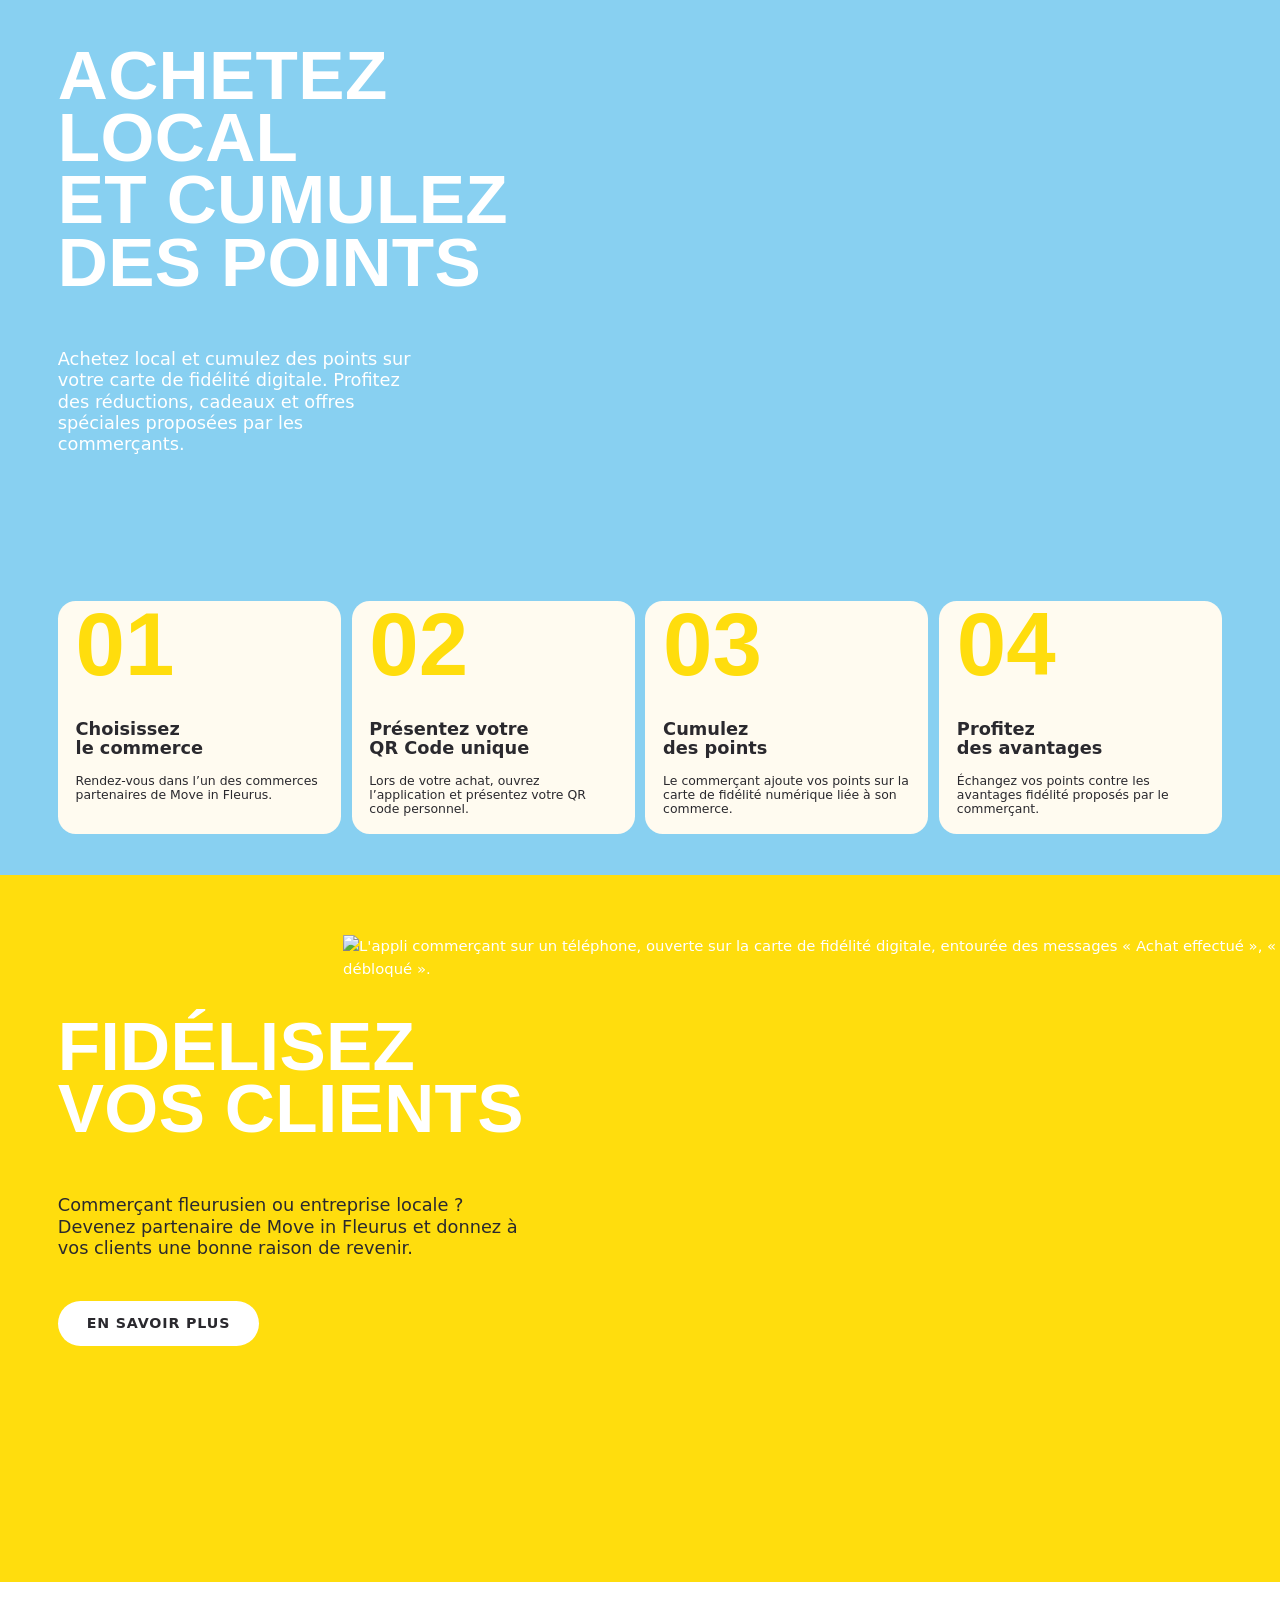
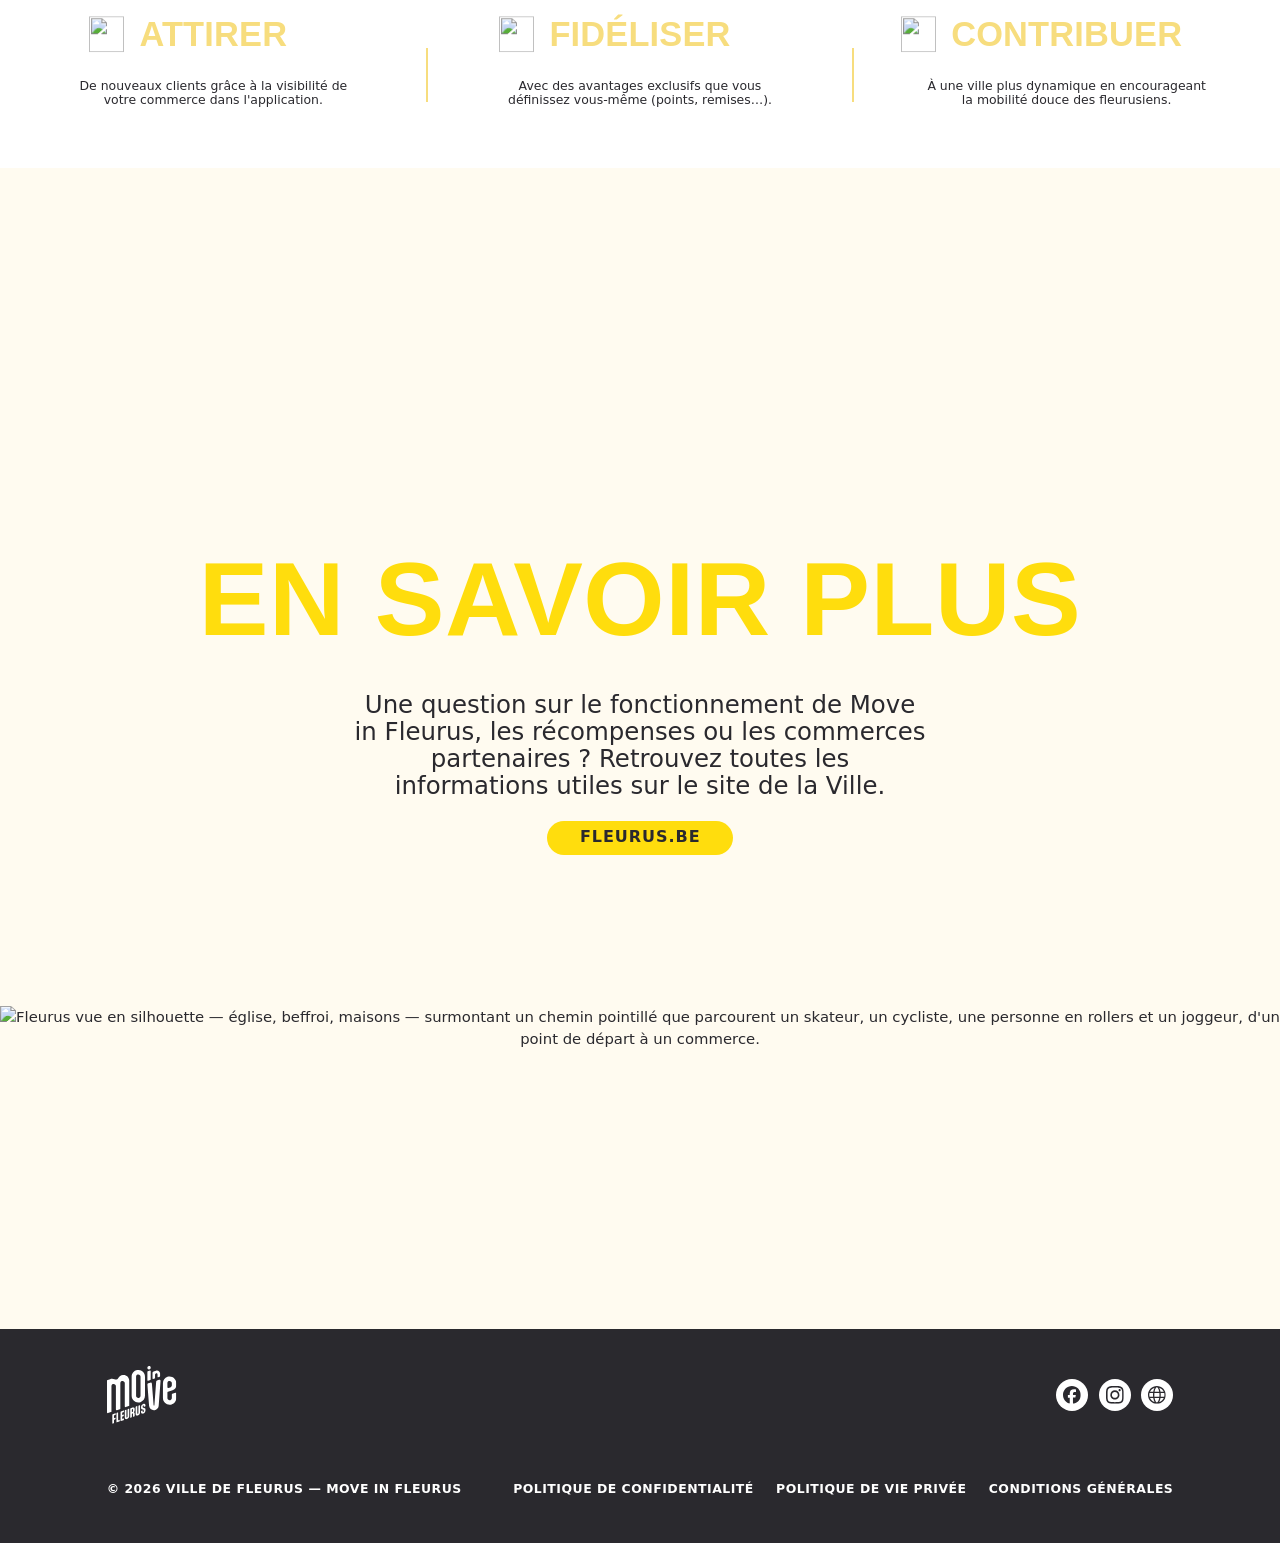
==== commit efe150ac: "Préparation de la mise en ligne : polices auto-hébergées, head complet, dossier de livraison Polices" ====
--- a/commentaires/index.html
+++ b/commentaires/index.html
@@ -3,15 +3,75 @@
 <head>
 <meta charset="utf-8">
 <meta name="viewport" content="width=device-width, initial-scale=1">
-<title>Move in Fleurus</title>
+<title>Move in Fleurus — l'appli qui récompense vos déplacements durables</title>
 <meta name="description" content="Move in Fleurus récompense vos déplacements durables : chaque kilomètre à pied, à vélo ou en trottinette rapporte des points à dépenser chez les commerçants de Fleurus.">
 
-<link rel="preconnect" href="https://fonts.googleapis.com">
-<link rel="preconnect" href="https://fonts.gstatic.com" crossorigin>
-<link href="https://fonts.googleapis.com/css2?family=Barlow+Condensed:wght@800&family=Inter:wght@400;700;800&display=swap" rel="stylesheet">
+<!-- ⚠️ LES QUATRE URL ABSOLUES DE CE HEAD SONT LES SEULES DU SITE. Tout le reste est en
+     chemin relatif, donc le site fonctionne où qu'on le pose ; mais le canonical, l'og:url,
+     l'og:image et les deux URL du JSON-LD doivent désigner l'adresse de PRODUCTION, aucun
+     moteur ni aucun aperçu de partage n'acceptant de chemin relatif. Si l'adresse finale
+     change, ce sont les seules lignes à reprendre. -->
+<link rel="canonical" href="https://movein.fleurus.be/app-store/">
+
+<!-- Aperçu de partage (Facebook, LinkedIn, WhatsApp…). L'image est fabriquée à partir des
+     assets du hero : dégradé + trame de rues + titre vectorisé + logo, en 1200 × 630, le
+     format attendu par toutes les plateformes. Elle n'est joignable qu'à l'adresse de
+     production : l'aperçu ne peut donc être testé qu'une fois le site en ligne. -->
+<meta property="og:type" content="website">
+<meta property="og:site_name" content="Move in Fleurus">
+<meta property="og:locale" content="fr_BE">
+<meta property="og:url" content="https://movein.fleurus.be/app-store/">
+<meta property="og:title" content="Move in Fleurus — l'appli qui récompense vos déplacements durables">
+<meta property="og:description" content="Chaque kilomètre à pied, à vélo ou en trottinette rapporte des points. 100 km = un bon d'achat de 10 € chez les commerçants partenaires de Fleurus.">
+<meta property="og:image" content="https://movein.fleurus.be/app-store/assets/images/partage-move-in-fleurus.jpg">
+<meta property="og:image:width" content="1200">
+<meta property="og:image:height" content="630">
+<meta property="og:image:alt" content="Rejoignez le Move — Move in Fleurus">
+<meta name="twitter:card" content="summary_large_image">
+
+<!-- Couleur de la barre d'adresse sur Android et de la barre d'état sur iOS. -->
+<meta name="theme-color" content="#ffdd0d">
+
+<!-- Trois icônes, et l'ordre compte : un navigateur qui sait lire le SVG le prend (c'est la
+     dernière déclaration d'icône qu'il comprend), les autres retombent sur le PNG 32.
+     L'apple-touch-icon est le seul format qu'iOS accepte pour l'écran d'accueil, et il ne
+     doit pas être transparent — d'où le logo noir sur fond jaune plutôt que le SVG. -->
+<link rel="icon" href="assets/logos/favicon-32.png" sizes="32x32">
 <link rel="icon" href="assets/logos/logo-move-in-noir.svg" type="image/svg+xml">
+<link rel="apple-touch-icon" href="assets/logos/apple-touch-icon.png">
+
+<!-- ⚠️ `crossorigin` est OBLIGATOIRE sur un preload de police, même en même origine : sans
+     lui le navigateur télécharge le fichier deux fois. On ne précharge que les deux
+     sous-ensembles `latin`, les seuls réellement utilisés par une page en français. -->
+<link rel="preload" href="assets/fonts/inter-latin.woff2" as="font" type="font/woff2" crossorigin>
+<link rel="preload" href="assets/fonts/barlow-condensed-800-latin.woff2" as="font" type="font/woff2" crossorigin>
 <link rel="stylesheet" href="styles.css">
 <script src="script.js" defer></script>
+
+<!-- Données structurées. C'est un bloc de DONNÉES, pas du script exécutable : il n'est pas
+     concerné par une Content-Security-Policy en `script-src 'self'`. -->
+<script type="application/ld+json">
+{
+  "@context": "https://schema.org",
+  "@type": "WebSite",
+  "name": "Move in Fleurus",
+  "url": "https://movein.fleurus.be/app-store/",
+  "inLanguage": "fr-BE",
+  "description": "Move in Fleurus récompense vos déplacements durables : chaque kilomètre à pied, à vélo ou en trottinette rapporte des points à dépenser chez les commerçants de Fleurus.",
+  "publisher": {
+    "@type": "GovernmentOrganization",
+    "name": "Ville de Fleurus",
+    "url": "https://fleurus.be/",
+    "logo": "https://movein.fleurus.be/app-store/assets/logos/logo-ville-de-fleurus-noir.svg",
+    "address": {
+      "@type": "PostalAddress",
+      "addressLocality": "Fleurus",
+      "addressRegion": "Hainaut",
+      "addressCountry": "BE"
+    }
+  }
+}
+</script>
 </head>
 <body>
 
@@ -110,8 +170,7 @@
 
           <div class="hero__intro" id="mobilite">
             <p class="eyebrow apparait">Mobilité</p>
-            <p class="lead apparait">Choisissez une destination, laissez-vous guider, et transformez
-              vos trajets du quotidien en récompenses concrètes chez les commerçants de Fleurus.</p>
+            <p class="lead apparait">Choisissez une destination et activez le GPS lors de vos déplacements sur le territoire fleurusien. Laissez-vous guider et transformez vos trajets du quotidien en récompenses concrètes chez les commerçants fleurusiens.</p>
           </div>
 
         </div>
@@ -134,26 +193,24 @@
         <li class="carte">
           <p class="carte__num" aria-hidden="true">01</p>
           <h3 class="carte__titre">Choisissez le mode de déplacement</h3>
-          <p class="carte__texte">À pied, à vélo, en trottinette ou autres.
-            Chaque trajet durable est pris en compte.</p>
+          <p class="carte__texte">À pied, à vélo, à trottinette... sélectionnez le mode de déplacement durable de votre choix.</p>
         </li>
 
         <li class="carte">
           <p class="carte__num" aria-hidden="true">02</p>
           <h3 class="carte__titre">Entrez votre<br class="br-lg"> destination</h3>
-          <p class="carte__texte">Indiquez une adresse ou le nom d'un commerce et l'app
-            vous guide en GPS jusqu'au point d'arrivée.</p>
+          <p class="carte__texte">Indiquez une adresse, sélectionnez un lieu d’intérêt ou rentrez le nom d’un commerce dans le GPS de l’app et laissez-vous guider.</p>
         </li>
 
         <li class="carte">
           <p class="carte__num" aria-hidden="true">03</p>
           <h3 class="carte__titre">Cumulez<br class="br-lg"> des kilomètres</h3>
-          <p class="carte__texte">Chaque distance parcourue s'ajoute à <strong>votre compteur</strong>.</p>
+          <p class="carte__texte">L’app comptabilise chaque kilomètre parcouru et l’ajoute automatiquement à <strong>votre compteur</strong>.</p>
         </li>
 
         <li class="carte">
           <p class="carte__num" aria-hidden="true">04</p>
-          <h3 class="carte__titre">Encaissez<br class="br-lg"> la récompense</h3>
+          <h3 class="carte__titre">Profitez de<br class="br-lg"> votre récompense</h3>
           <p class="carte__texte"><strong>100&nbsp;km</strong> = un bon d'achat de
             <strong>10&nbsp;€</strong> chez les commerçants partenaires.</p>
         </li>
@@ -181,9 +238,7 @@
         <h2 class="display titre-section fidelite__titre lignes" id="fidelite-titre"><span><span>Achetez local</span></span><span><span>et cumulez</span></span><span><span>des points</span></span></h2>
 
         <div class="fidelite__texte apparait">
-          <p class="lead">Réductions, cadeaux, offres spéciales… Chaque commerçant définit
-            ses propres avantages.</p>
-          <p class="lead">Les points sont cumulés lors de vos achats.</p>
+          <p class="lead">Achetez local et cumulez des points sur votre carte de fidélité digitale. Profitez des réductions, cadeaux et offres spéciales proposées par les commerçants.</p>
         </div>
       </div>
 
@@ -221,7 +276,7 @@
     <div class="container">
 
       <p class="eyebrow apparait">Commerçant</p>
-      <h2 class="display titre-section commercants__titre lignes" id="commercants-titre"><span><span>Fidéliser</span></span><span><span>vos clients</span></span></h2>
+      <h2 class="display titre-section commercants__titre lignes" id="commercants-titre"><span><span>Fidélisez</span></span><span><span>vos clients</span></span></h2>
 
       <p class="lead commercants__texte apparait">Commerçant fleurusien ou entreprise locale ?<br>Devenez partenaire de Move in Fleurus et donnez à vos clients une bonne raison de revenir.</p>
 
@@ -262,7 +317,7 @@
       <div class="pilier">
         <h3 class="display display--s pilier__titre">
           <img class="pilier__picto" src="assets/icons/picto-trajet-sable.svg" alt="" width="40" height="40" loading="lazy">Contribuer</h3>
-        <p class="pilier__texte">À une ville plus dynamique en encourageant<br>la mobilité douce des Fleurusiens.</p>
+        <p class="pilier__texte">À une ville plus dynamique en encourageant<br>la mobilité douce des fleurusiens.</p>
       </div>
 
     </div>
@@ -296,8 +351,7 @@
 
       <h2 class="display savoir-plus__titre lignes" id="savoir-plus-titre"><span><span>En savoir plus</span></span></h2>
 
-      <p class="savoir-plus__texte apparait">Retrouvez toutes les informations sur Move in Fleurus,
-        son fonctionnement, les récompenses et les commerçants partenaires sur fleurus.be.</p>
+      <p class="savoir-plus__texte apparait">Une question sur le fonctionnement de Move in Fleurus, les récompenses ou les commerces partenaires ? Retrouvez toutes les informations utiles sur le site de la Ville.</p>
 
       <p class="savoir-plus__cta apparait">
         <a class="btn-dl btn-dl--jaune" href="https://fleurus.be/move-in-fleurus/" target="_blank" rel="noopener">fleurus.be</a>
@@ -325,7 +379,7 @@
           <svg viewBox="0 0 26.51 26.41" aria-hidden="true" focusable="false"><use href="#icone-facebook"></use></svg></a></li>
         <li><a class="bulle" href="https://www.instagram.com/villedefleurus" target="_blank" rel="noopener" aria-label="Move in Fleurus sur Instagram">
           <svg viewBox="0 0 26.51 26.51" aria-hidden="true" focusable="false"><use href="#icone-instagram"></use></svg></a></li>
-        <li><a class="bulle" href="https://fleurus.be/move-in-fleurus" target="_blank" rel="noopener" aria-label="Le site de Move in Fleurus">
+        <li><a class="bulle" href="https://fleurus.be/move-in-fleurus/" target="_blank" rel="noopener" aria-label="Le site de Move in Fleurus">
           <svg viewBox="0 0 26.5 26.51" aria-hidden="true" focusable="false"><use href="#icone-web"></use></svg></a></li>
       </ul>
 
--- a/commentaires/styles.css
+++ b/commentaires/styles.css
@@ -4,7 +4,8 @@
    CSS natif : variables + nesting avec &. Pas de SASS, pas de build.
    -------------------------------------------------------------
    Sommaire
-   00. Tokens
+   00. Polices auto-hébergées (@font-face)
+   00b. Tokens
    01. Reset & base
    02. Utilitaires de mise en page (container, grid)
    03. Rôles typographiques
@@ -12,7 +13,7 @@
    05. Bande jaune (dégradé + trame de rues)
    06. Hero
    07. Mobilité — les 4 cartes d’étapes
-   08. Fidélité — photo pleine largeur + 4 cartes
+   08. Fidélité — bande bleue, photo en vignette + 4 cartes
    09. Commerçant — bande jaune
    10. Piliers — Attirer / Fidéliser / Contribuer
    11. En savoir plus — bande crème
@@ -21,6 +22,67 @@
    14. Animations (Phase 2) — apparitions au scroll
    99. Accessibilité / reduced-motion / dev
    ============================================================= */
+
+
+/* ============ 00. POLICES AUTO-HÉBERGÉES ============
+   ⚠️ LES POLICES NE VIENNENT PLUS DE GOOGLE (09/09/2026, avant la livraison).
+   Elles étaient chargées depuis fonts.googleapis.com : sur le site d'une administration
+   publique, cela transmet l'adresse IP de chaque visiteur à un tiers — le point RGPD
+   classique des Google Fonts. Les fichiers sont maintenant dans assets/fonts/, sous
+   licence SIL Open Font License 1.1 (livrée à côté), qui autorise explicitement
+   l'auto-hébergement. Effets mesurés : zéro requête vers un tiers, deux connexions
+   externes en moins, et un rendu strictement identique (54 repères remesurés).
+
+   ⚠️ INTER EST UNE POLICE VARIABLE : un seul fichier couvre 400, 700 et 800, d'où le
+   `font-weight: 100 900`. Barlow Condensed, elle, est statique — le fichier livré ne
+   contient QUE le 800 droit. Pour utiliser une autre graisse de Barlow Condensed il
+   faudra télécharger le fichier correspondant ; pour Inter, il n'y a rien à faire.
+
+   ⚠️ QUATRE FICHIERS, MAIS DEUX SEULEMENT SONT TÉLÉCHARGÉS. Chaque famille est découpée
+   en `latin` et `latin-ext` avec son `unicode-range` : le navigateur ne va chercher un
+   sous-ensemble que si un caractère de sa plage apparaît dans la page. Le français tient
+   entièrement dans `latin` (U+0000-00FF couvre les accents, et Œ/œ sont en U+0152-0153),
+   donc `latin-ext` n'est jamais chargé ici — il ne coûte que 100 Ko dans le dépôt et sert
+   de filet si un nom étranger apparaît un jour. Vérifié : 69 Ko sur le fil, 2 requêtes.
+
+   Les unicode-range sont recopiés tels quels depuis la réponse de l'API Google Fonts :
+   ne pas les réécrire à la main. */
+
+@font-face {
+  font-family: "Inter";
+  font-style: normal;
+  font-weight: 100 900;                /* police variable : couvre 400, 700 et 800 */
+  font-display: swap;
+  src: url("assets/fonts/inter-latin.woff2") format("woff2");
+  unicode-range: U+0000-00FF, U+0131, U+0152-0153, U+02BB-02BC, U+02C6, U+02DA, U+02DC, U+0304, U+0308, U+0329, U+2000-206F, U+20AC, U+2122, U+2191, U+2193, U+2212, U+2215, U+FEFF, U+FFFD;
+}
+
+@font-face {
+  font-family: "Inter";
+  font-style: normal;
+  font-weight: 100 900;
+  font-display: swap;
+  src: url("assets/fonts/inter-latin-ext.woff2") format("woff2");
+  unicode-range: U+0100-02BA, U+02BD-02C5, U+02C7-02CC, U+02CE-02D7, U+02DD-02FF, U+0304, U+0308, U+0329, U+1D00-1DBF, U+1E00-1E9F, U+1EF2-1EFF, U+2020, U+20A0-20AB, U+20AD-20C0, U+2113, U+2C60-2C7F, U+A720-A7FF;
+}
+
+@font-face {
+  font-family: "Barlow Condensed";
+  font-style: normal;
+  font-weight: 800;                    /* police statique : ce fichier ne contient que le 800 */
+  font-display: swap;
+  src: url("assets/fonts/barlow-condensed-800-latin.woff2") format("woff2");
+  unicode-range: U+0000-00FF, U+0131, U+0152-0153, U+02BB-02BC, U+02C6, U+02DA, U+02DC, U+0304, U+0308, U+0329, U+2000-206F, U+20AC, U+2122, U+2191, U+2193, U+2212, U+2215, U+FEFF, U+FFFD;
+}
+
+@font-face {
+  font-family: "Barlow Condensed";
+  font-style: normal;
+  font-weight: 800;
+  font-display: swap;
+  src: url("assets/fonts/barlow-condensed-800-latin-ext.woff2") format("woff2");
+  unicode-range: U+0100-02BA, U+02BD-02C5, U+02C7-02CC, U+02CE-02D7, U+02DD-02FF, U+0304, U+0308, U+0329, U+1D00-1DBF, U+1E00-1E9F, U+1EF2-1EFF, U+2020, U+20A0-20AB, U+20AD-20C0, U+2113, U+2C60-2C7F, U+A720-A7FF;
+}
 
 
 /* ============ 00. TOKENS ============ */
@@ -1212,7 +1274,7 @@
 }
 
 
-/* ============ 08. FIDÉLITÉ — photo pleine largeur + 4 cartes ============
+/* ============ 08. FIDÉLITÉ — bande bleue, photo en vignette + 4 cartes ============
    Relevés (maquette 1440) : bande photo y=1640 → 2772 (1133 de haut) ; eyebrow
    « FIDÉLITÉ » cap à y=1741 ; titre 78 / interligne 70, 3 lignes à partir de
    y=1841 ; cartes 318,5 × 220 de y=2493 à 2712, puis 60 de photo sous elles.
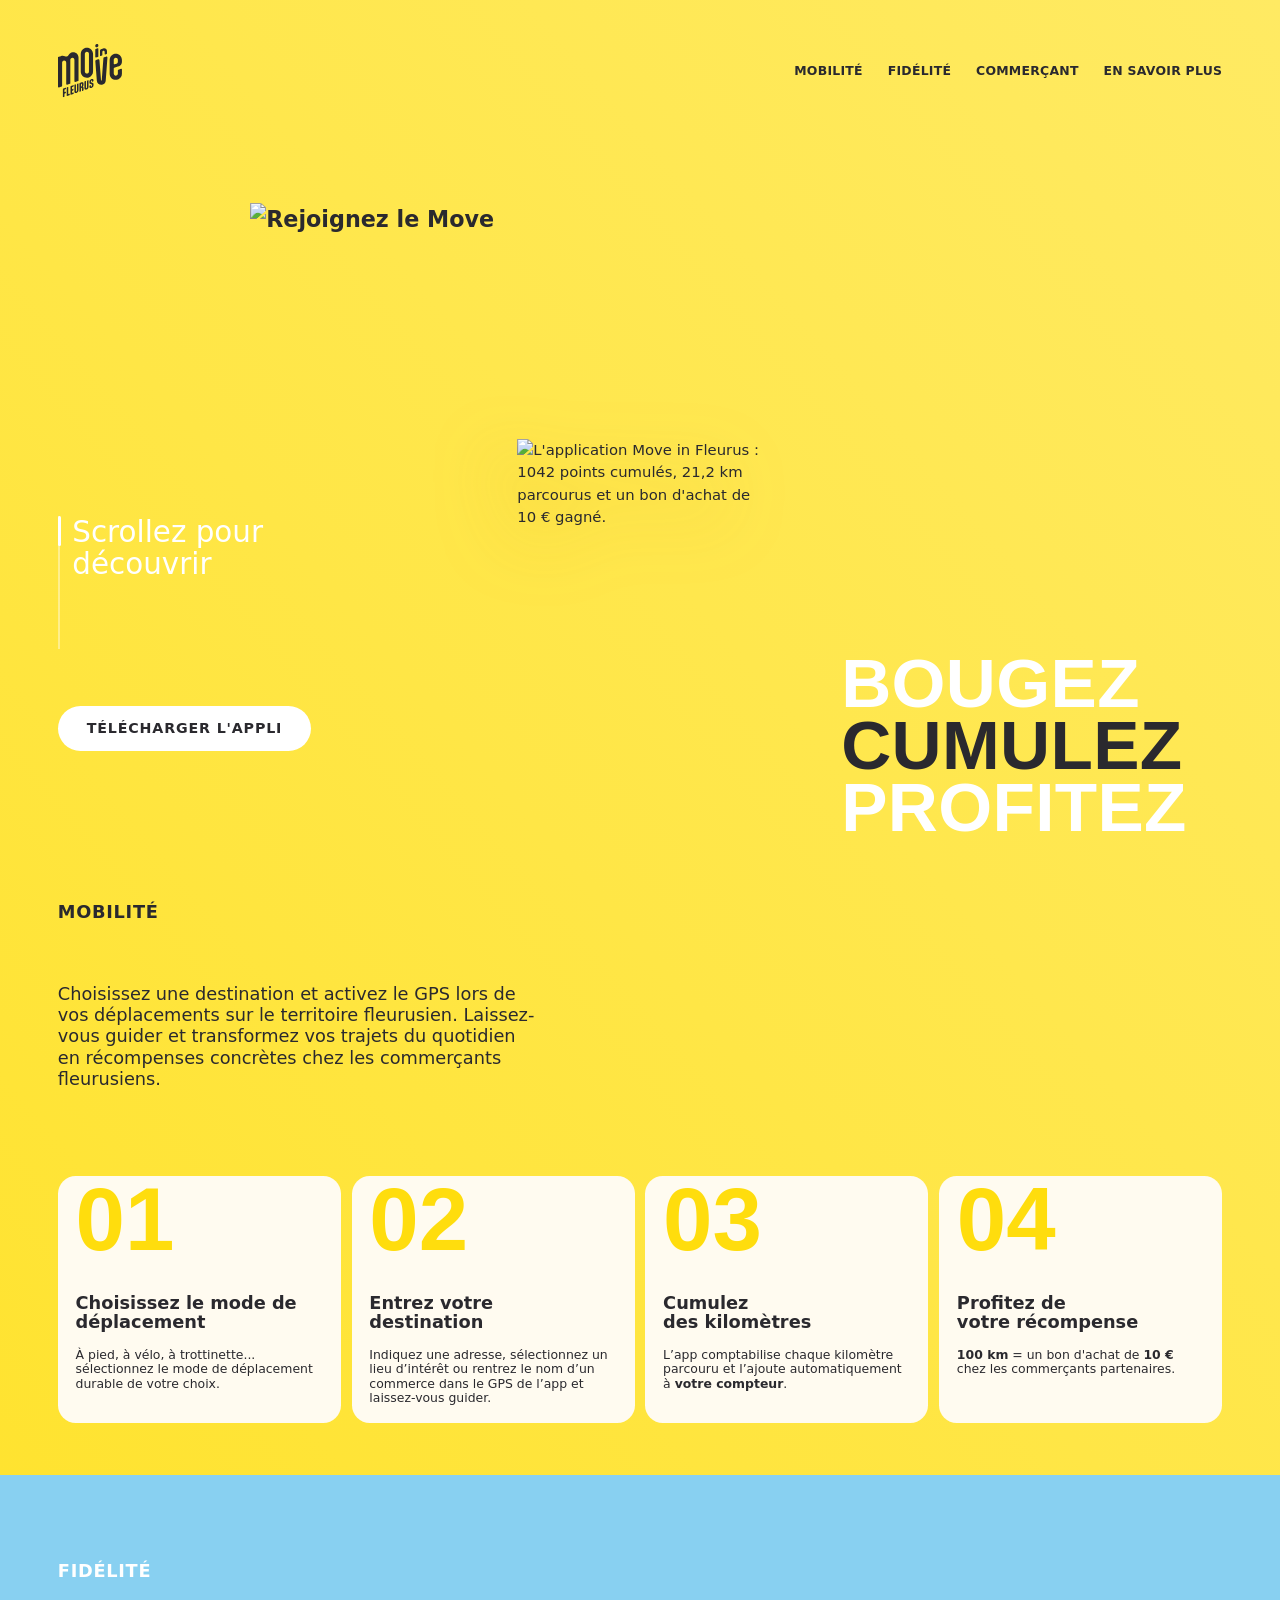
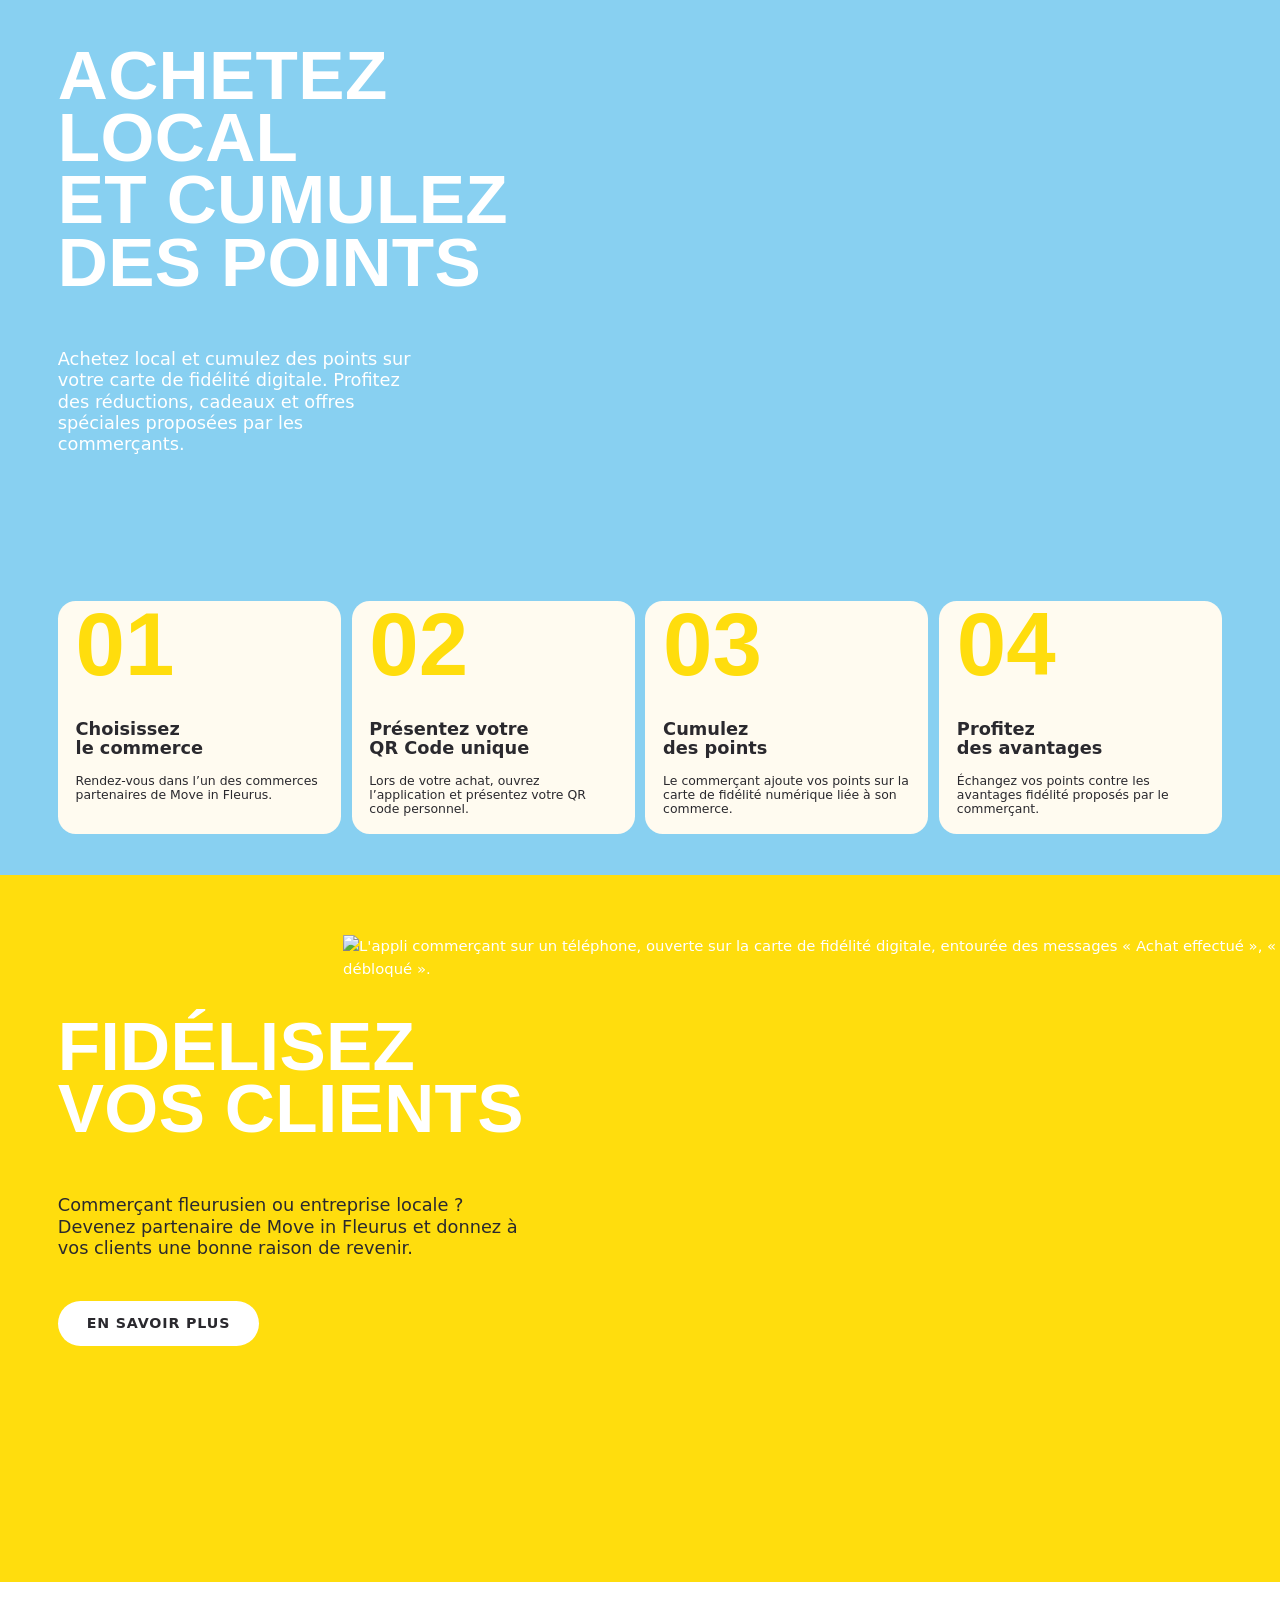
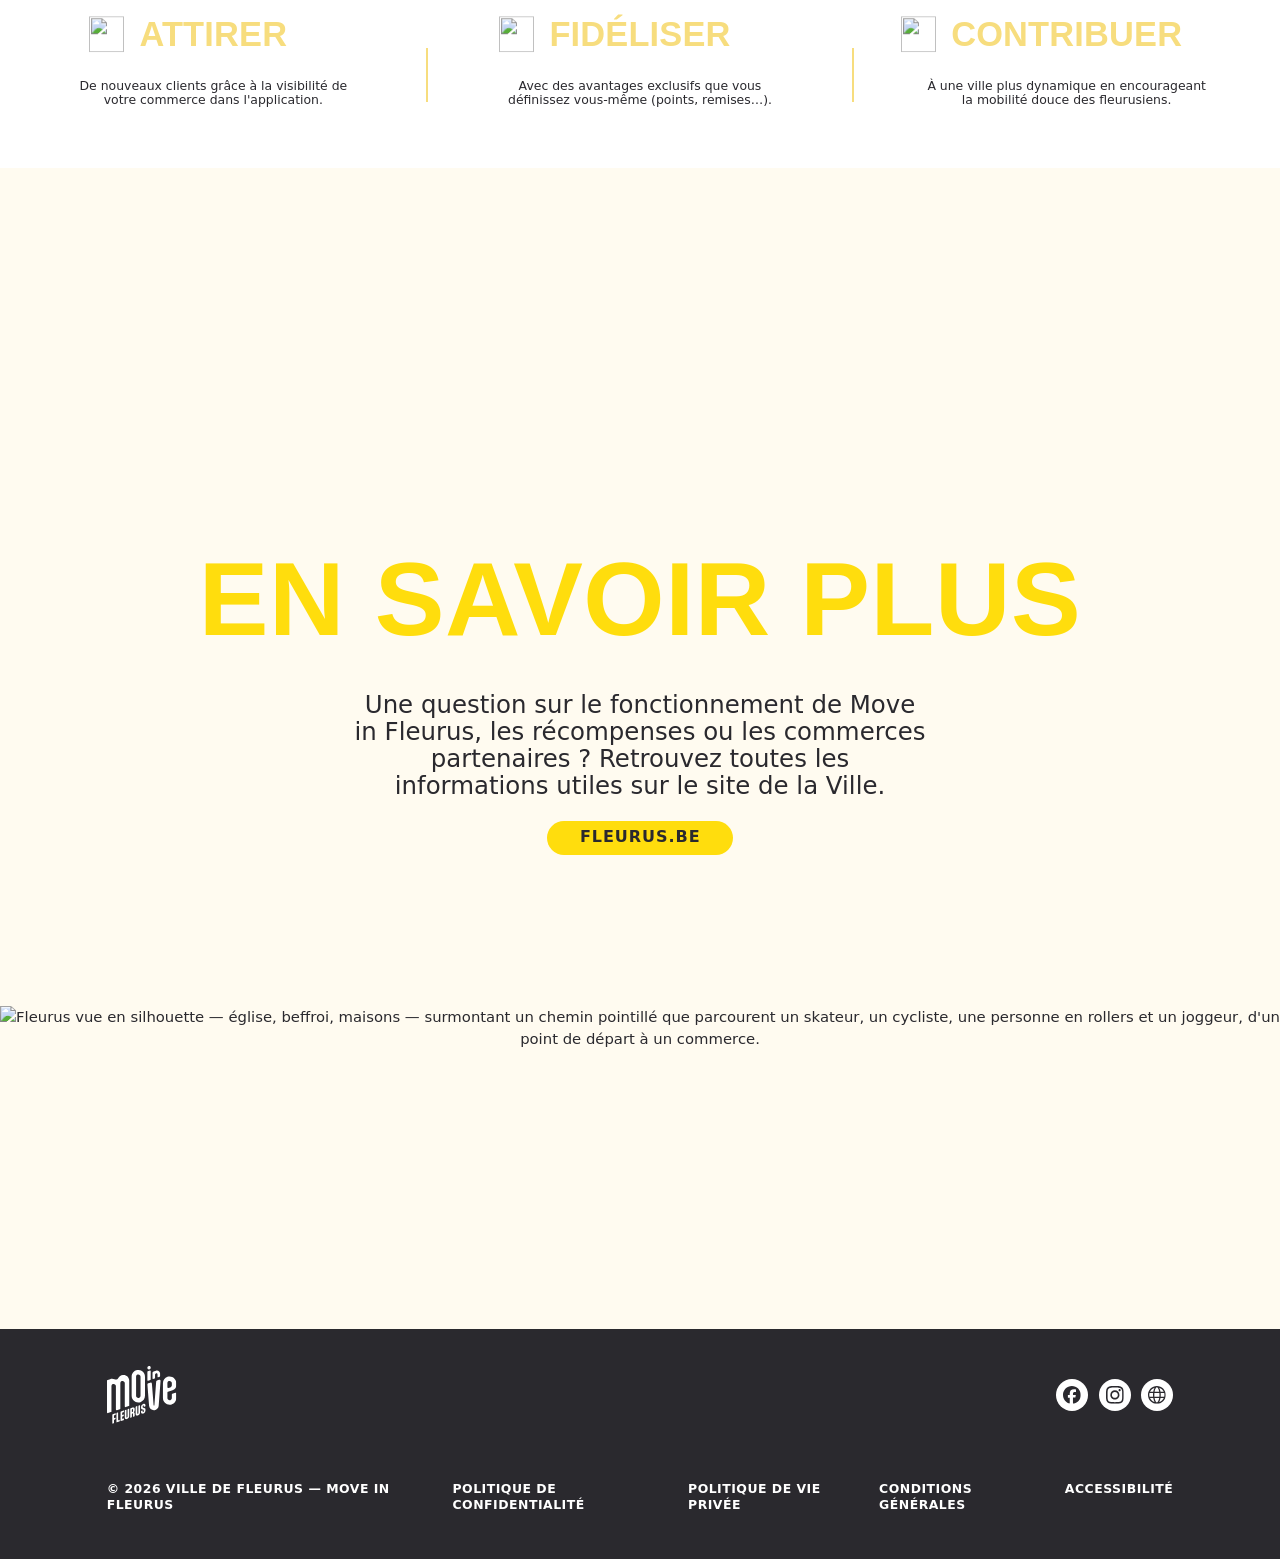
==== commit 9fdffd8f: "Déclaration d'accessibilité : une seconde page, liée depuis le pied de page Obligation légale (direc" ====
--- a/commentaires/index.html
+++ b/commentaires/index.html
@@ -391,6 +391,7 @@
         <li><a class="souligne" href="https://fleurus.be/move-in-fleurus/politique-de-confidentialite" target="_blank" rel="noopener">Politique de confidentialité</a></li>
         <li><a class="souligne" href="https://movein.fleurus.be/app/user/vie_privee.html" target="_blank" rel="noopener">Politique de vie privée</a></li>
         <li><a class="souligne" href="https://movein.fleurus.be/app/user/conditions.html" target="_blank" rel="noopener">Conditions générales</a></li>
+          <li><a class="souligne" href="accessibilite.html">Accessibilité</a></li>
       </ul>
     </div>
 
--- a/commentaires/styles.css
+++ b/commentaires/styles.css
@@ -20,6 +20,7 @@
    12. Nos partenaires — bandeau défilant
    13. Footer
    14. Animations (Phase 2) — apparitions au scroll
+   15. Page de contenu (déclaration d'accessibilité)
    99. Accessibilité / reduced-motion / dev
    ============================================================= */
 
@@ -406,6 +407,15 @@
      les routes aient la même taille apparente, quitte à ce que la carte déborde largement
      de l'écran — c'est le rendu voulu. La valeur redescend ensuite vers 2187,5 à 900 pour
      rejoindre l'homothétie sans cassure. Seul chiffre à toucher pour régler le zoom. */
+  /* ---- Page de contenu (section 15) ----
+     Utilisés uniquement par accessibilite.html. Ils coûtent ~120 octets à la page
+     d'accueil, qui ne s'en sert pas : c'est le prix d'une feuille de style unique, et il
+     est plus faible que celui d'un 2e fichier CSS à charger et à maintenir. */
+  --page-pt:        clamp(48px, 35.76px + 3.1373vw, 64px);   /* 48 (390) → 80 (1440) */
+  --page-pb:        clamp(64px, 39.53px + 6.2745vw, 96px);   /* 64 (390) → 120 (1440) */
+  --fs-page-titre:  clamp(34px, 25.74px + 2.1176vw, 44.8px); /* 34 (390) → 56 (1440) */
+  --fs-page-texte:  clamp(15px, 16.76px - 0.1961vw, 16px);   /* 16 (390) → 17 (1440), plancher 15 */
+
   --trame-w: clamp(2800px, 4035.29px - 137.2549vw, 3500px);
 
 
@@ -2031,6 +2041,14 @@
     --bulle-d:          calc( 36    * var(--px));
     --bulle-gap:        calc( 12    * var(--px));
     --bulle-icone:      calc( 20    * var(--px));
+
+    /* Page de contenu. ⚠️ Plancher de 15 px sur le corps de texte, comme pour la nav :
+       sans lui il tomberait à 13,6 px à 900, illisible pour un texte long. Il n'agit
+       qu'en dessous de ~1271 px. */
+    --page-pt:       calc(80 * var(--px));
+    --page-pb:       calc(120 * var(--px));
+    --fs-page-titre: calc(56 * var(--px));
+    --fs-page-texte: max(15px, calc(17 * var(--px)));
     --foot-legal-gap:   calc( 25  * var(--px));
     --fs-foot:          max(12px, calc(14 * var(--px)));   /* cap 10 relevé */
     --fs-foot-poids:    700;                               /* la maquette : Inter Bold, */
@@ -2172,6 +2190,94 @@
   }
 }
 
+/* ============ 15. PAGE DE CONTENU ============
+   La déclaration d'accessibilité (accessibilite.html) est la SEULE seconde page du site.
+   Elle réutilise tel quel le header, le footer et les rôles typographiques ; il n'a fallu
+   ajouter ici que la mise en forme d'un texte long, absente d'un one-page.
+
+   ⚠️ Le rythme vertical est en `em`, PAS en tokens interpolés — c'est l'exception du
+   projet, et elle est volontaire : un texte réglementaire n'a pas de relevé de maquette
+   derrière lui, il n'y a donc rien à reproduire au pixel. En em, tout suit
+   --fs-page-texte d'un seul geste, et il y a 4 tokens au lieu d'une douzaine.
+
+   ⚠️ `.fond-creme` est posé sur le <body>, pas sur la section : le header est transparent
+   en haut de page (le script retire `header--pose` à scrollY = 0), il laisserait donc voir
+   le blanc du body et une couture apparaîtrait juste en dessous. */
+
+.fond-creme { background: var(--creme); }
+
+.page {
+  padding-top: var(--page-pt);
+  padding-bottom: var(--page-pb);
+  color: var(--noir);
+}
+
+/* Le titre reprend le rôle .display (Barlow Condensed 800, majuscules) mais avec sa propre
+   taille : à --fs-titre-section il hurlait, sur une page de texte réglementaire. */
+.page__titre {
+  font-size: var(--fs-page-titre);
+  line-height: 1;
+}
+
+/* `68ch` : la mesure de lecture recommandée (65 à 75 caractères par ligne). Exprimée en ch
+   elle suit la taille du texte, donc elle reste juste à toutes les largeurs — 350 px à
+   390, 729 px à 1440. */
+.prose {
+  max-width: 68ch;
+  font-size: var(--fs-page-texte);
+  line-height: 1.65;                    /* confortable pour un texte long */
+  margin-top: 1.9em;
+
+  & > * + * { margin-top: 1.15em; }     /* rythme de base, resserré par les règles suivantes */
+
+  /* Les intertitres sont en Inter et non en Barlow Condensed : ce sont des titres de
+     lecture, pas des titres display. La police suit le rôle, pas la balise. */
+  & h2 {
+    font-family: var(--ff-text);
+    font-weight: 800;
+    font-size: 1.35em;
+    line-height: 1.25;
+    margin-top: 2.4em;
+  }
+
+  & h3 {
+    font-family: var(--ff-text);
+    font-weight: 700;
+    font-size: 1.1em;
+    line-height: 1.3;
+    margin-top: 1.9em;
+  }
+
+  /* La règle globale `ul { list-style: none }` du reset doit être annulée ici : dans un
+     texte suivi, les puces portent du sens. */
+  & ul {
+    padding-left: 1.3em;
+    list-style: disc;
+  }
+
+  & li + li { margin-top: .45em; }
+  & li::marker { color: var(--jaune-fonce); }
+
+  /* Les liens du texte suivi sont soulignés : dans un paragraphe, la couleur seule ne
+     suffit pas à les distinguer (critère WCAG 1.4.1 « Utilisation de la couleur »). */
+  & a {
+    text-decoration: underline;
+    text-underline-offset: .2em;
+  }
+
+  & strong { font-weight: 700; }
+
+  & .prose__maj {
+    margin-top: 2.4em;
+    padding-top: 1.15em;
+    border-top: 1px solid rgb(42 41 46 / .2);
+    font-size: .9em;
+  }
+
+  & > :first-child { margin-top: 0; }
+}
+
+
 @media (prefers-reduced-motion: reduce) {
   html { scroll-behavior: auto; }
 
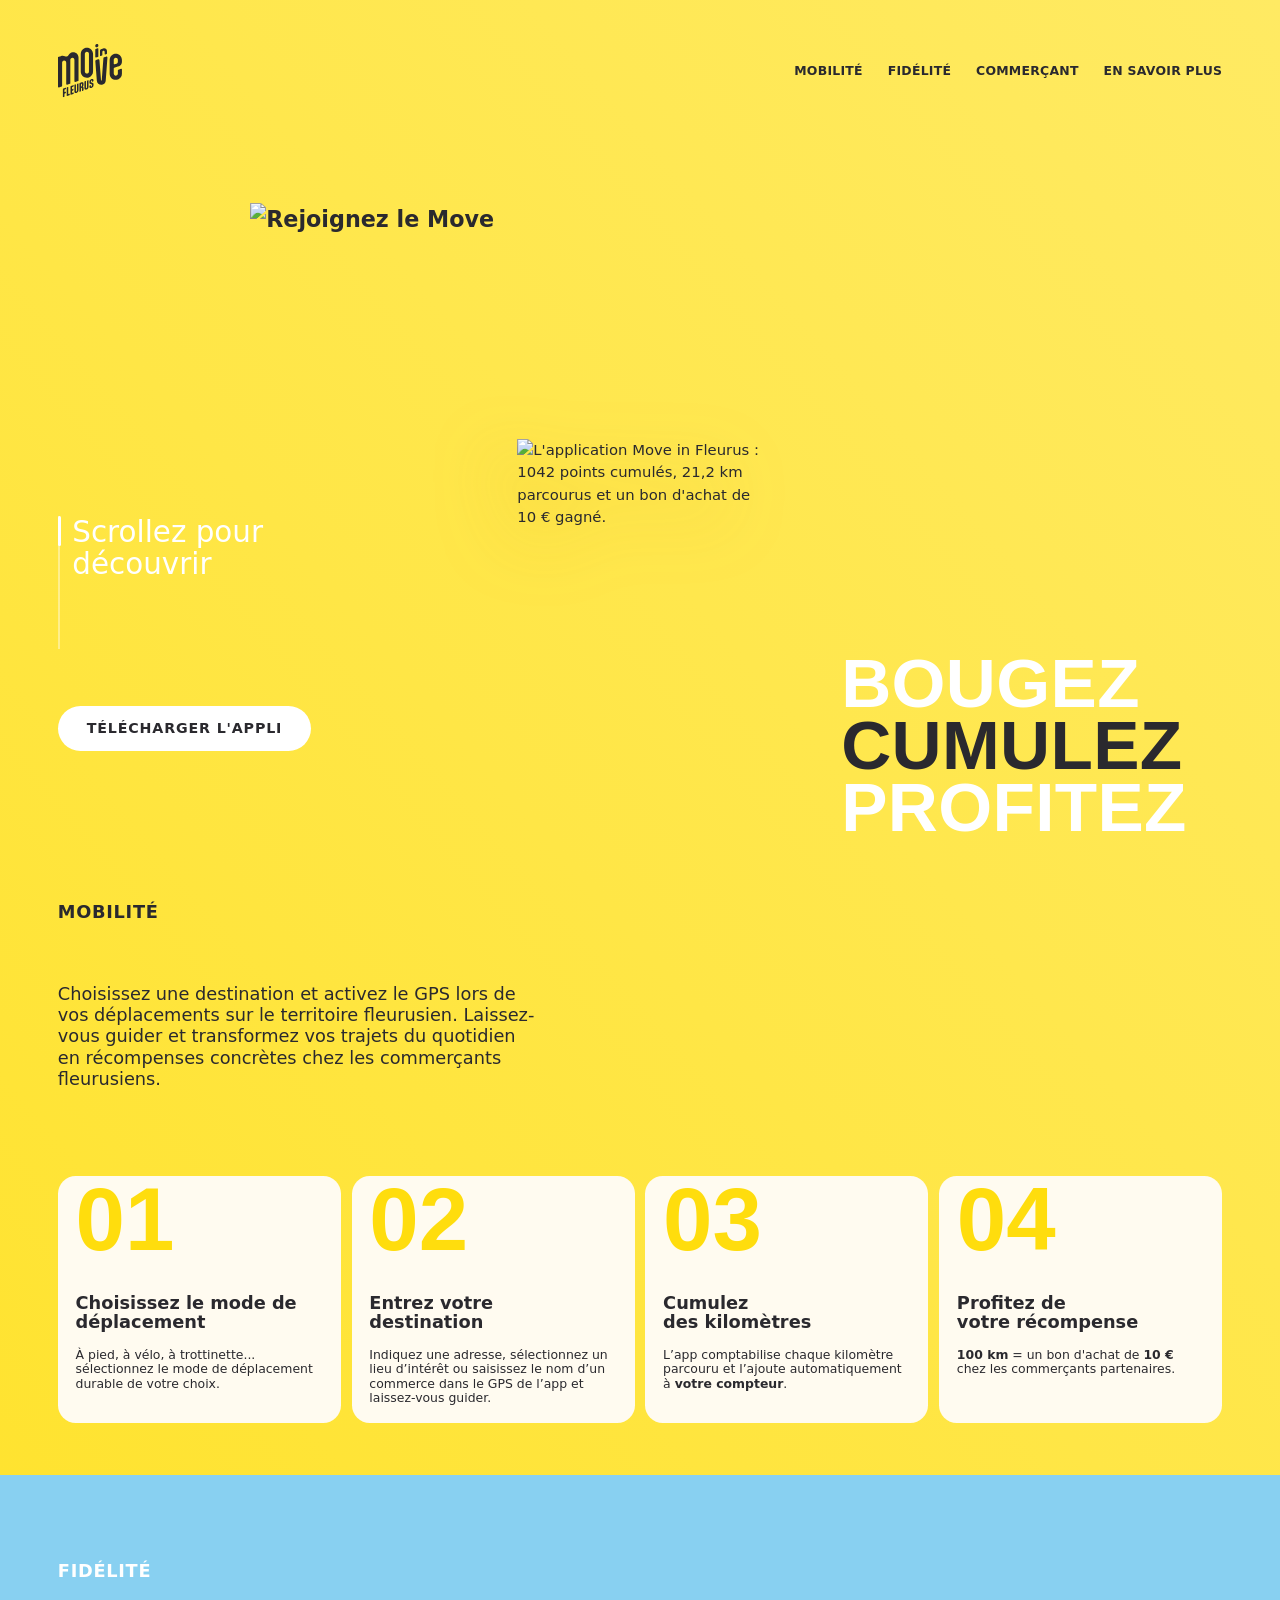
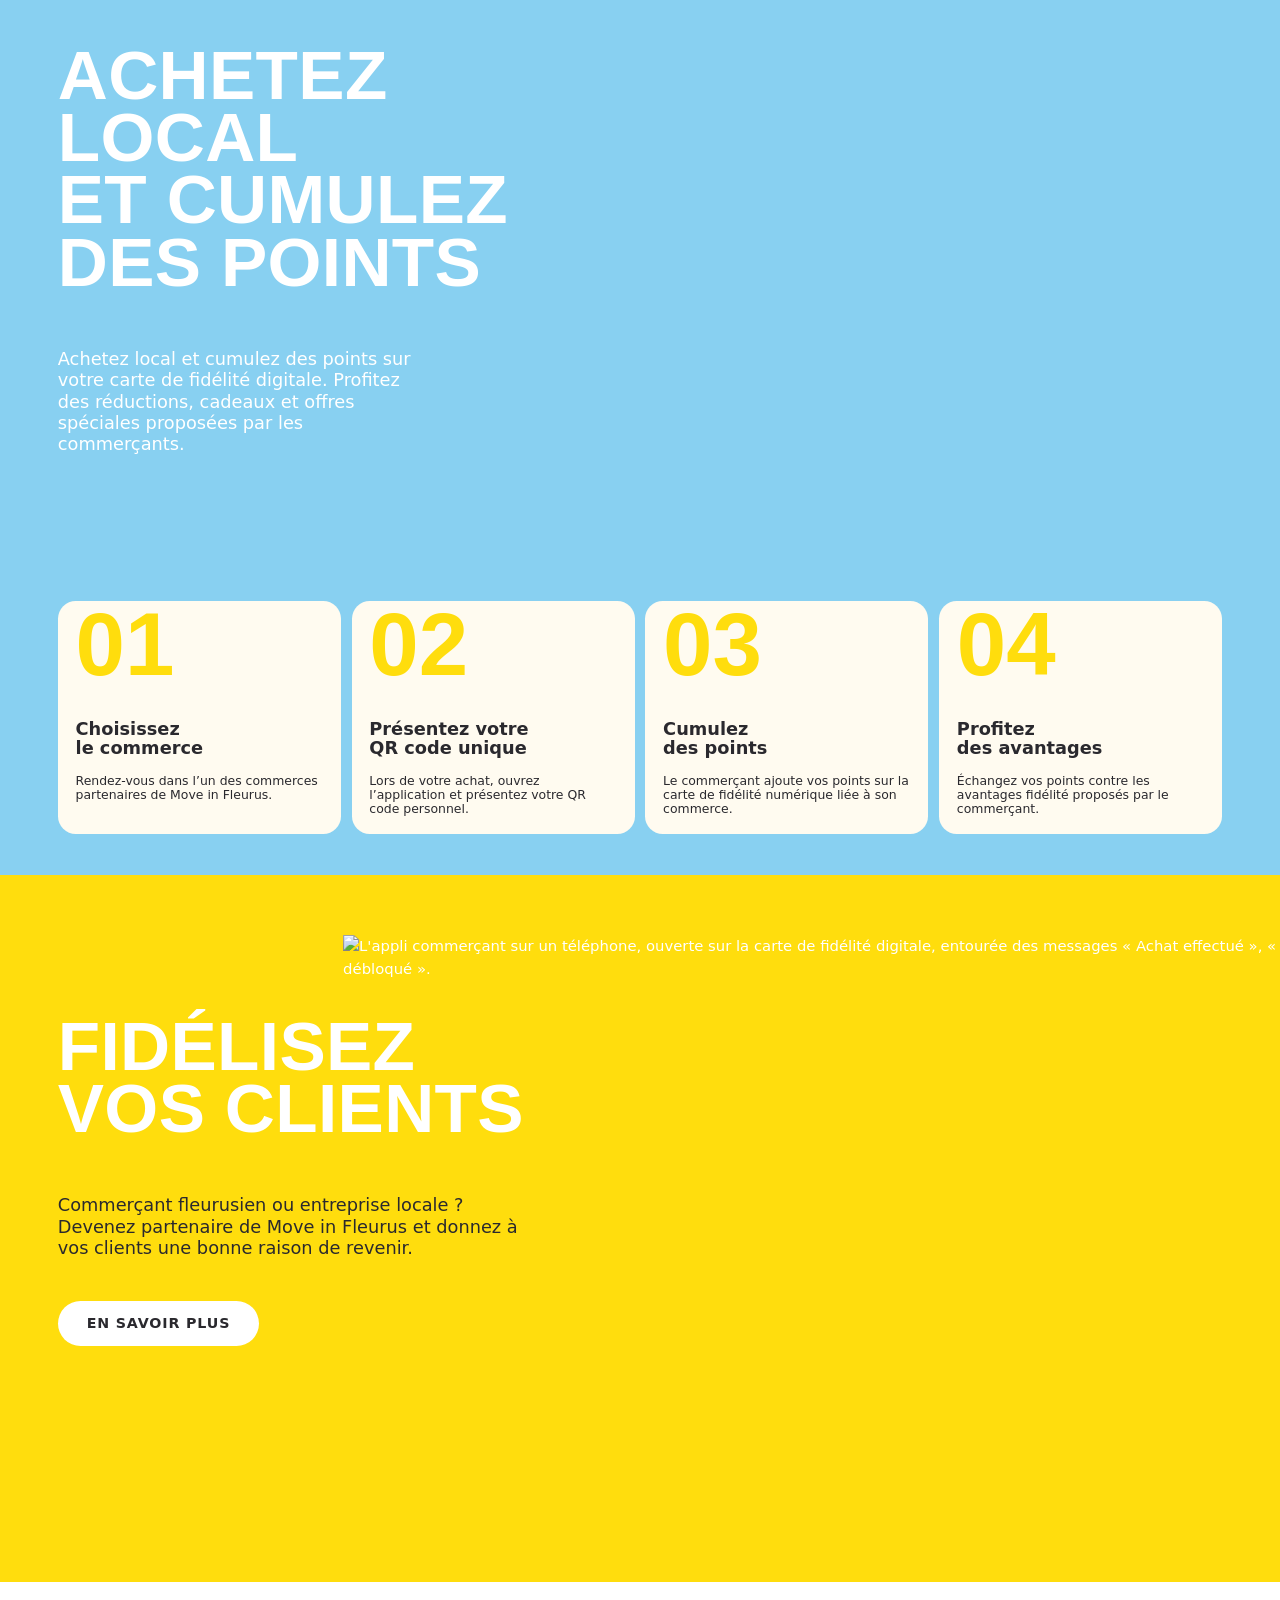
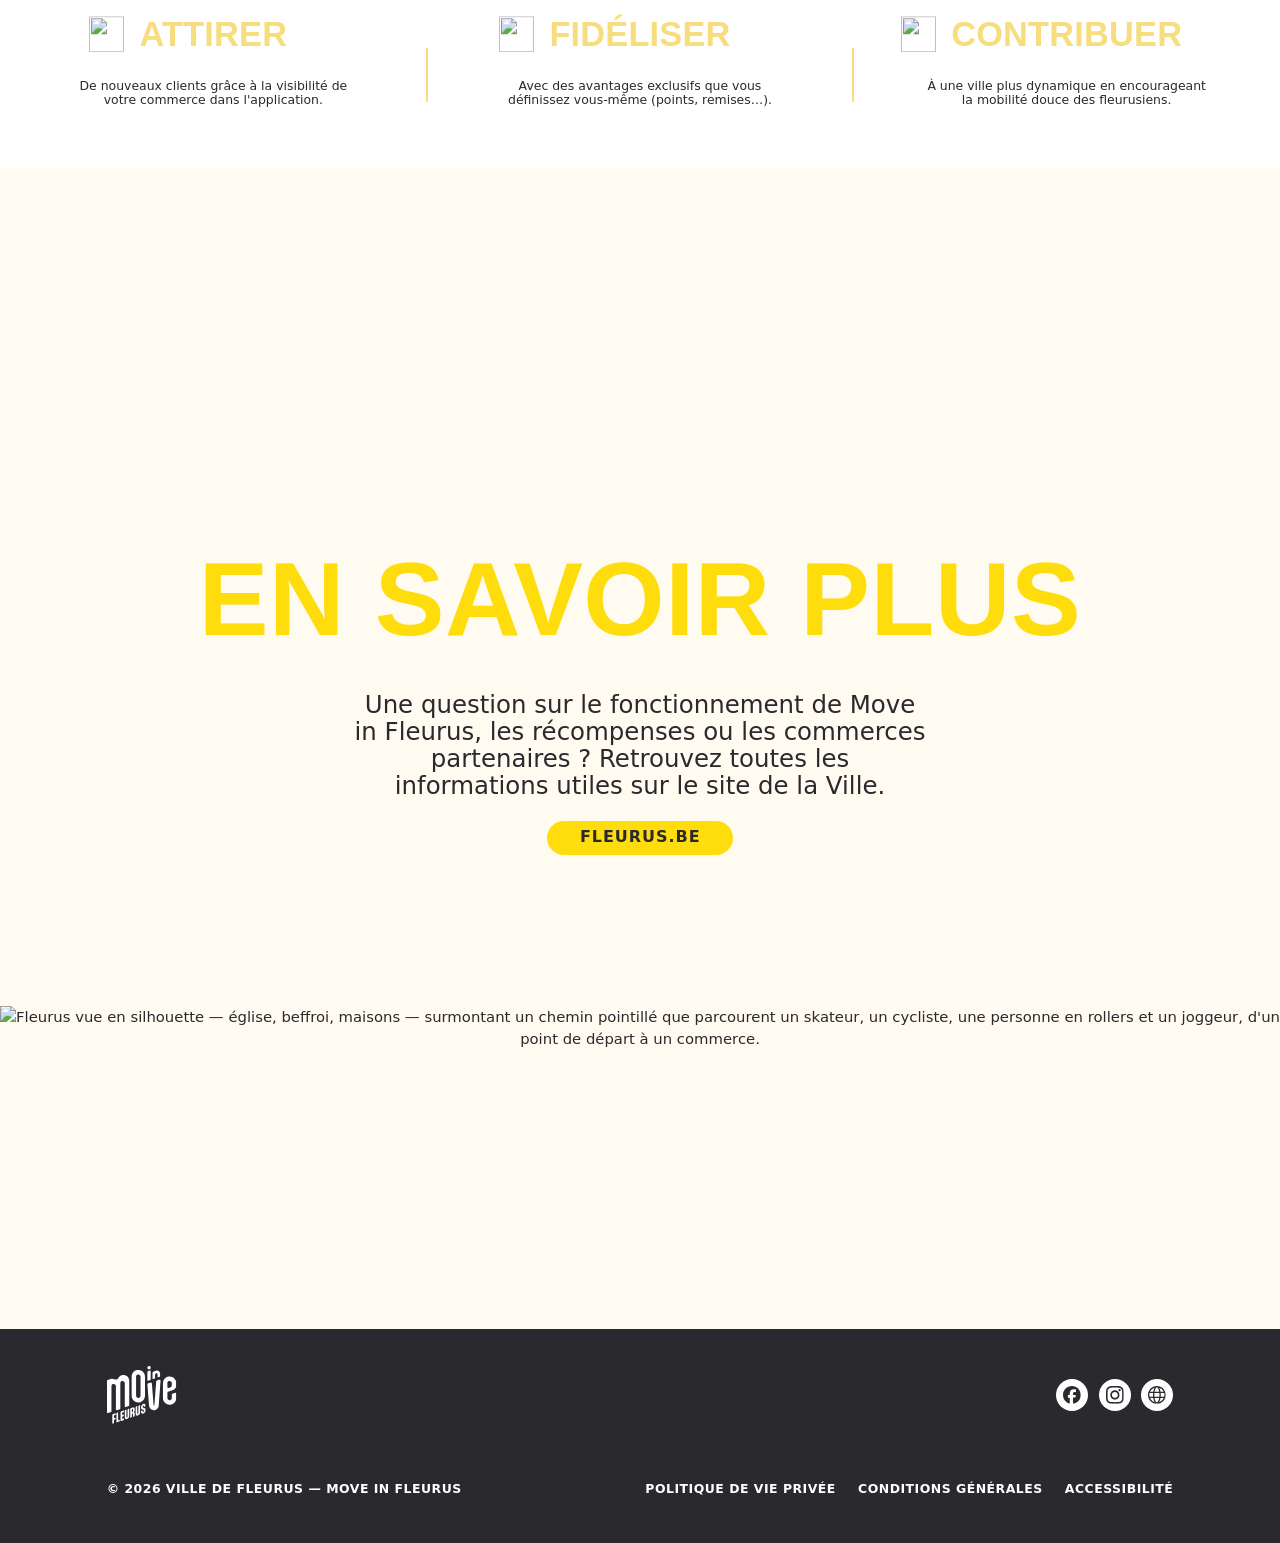
==== commit 2d556e18: "Relecture de Sylvain, et retrait du lien vers la politique de confidentialité Quatre corrections de " ====
--- a/commentaires/index.html
+++ b/commentaires/index.html
@@ -65,10 +65,14 @@
     "logo": "https://movein.fleurus.be/app-store/assets/logos/logo-ville-de-fleurus-noir.svg",
     "address": {
       "@type": "PostalAddress",
+      "streetAddress": "Rue du Solstice 1",
+      "postalCode": "6220",
       "addressLocality": "Fleurus",
       "addressRegion": "Hainaut",
       "addressCountry": "BE"
-    }
+    },
+    "email": "communication@fleurus.be",
+    "telephone": "+32 71 82 02 42"
   }
 }
 </script>
@@ -199,7 +203,7 @@
         <li class="carte">
           <p class="carte__num" aria-hidden="true">02</p>
           <h3 class="carte__titre">Entrez votre<br class="br-lg"> destination</h3>
-          <p class="carte__texte">Indiquez une adresse, sélectionnez un lieu d’intérêt ou rentrez le nom d’un commerce dans le GPS de l’app et laissez-vous guider.</p>
+          <p class="carte__texte">Indiquez une adresse, sélectionnez un lieu d’intérêt ou saisissez le nom d’un commerce dans le GPS de l’app et laissez-vous guider.</p>
         </li>
 
         <li class="carte">
@@ -252,7 +256,7 @@
 
         <li class="carte">
           <p class="carte__num" aria-hidden="true">02</p>
-          <h3 class="carte__titre">Présentez votre<br class="br-lg"> QR Code unique</h3>
+          <h3 class="carte__titre">Présentez votre<br class="br-lg"> QR code unique</h3>
           <p class="carte__texte">Lors de votre achat, ouvrez l’application et présentez votre QR code personnel.</p>
         </li>
 
@@ -298,7 +302,7 @@
 
   <section class="piliers" id="piliers" aria-labelledby="piliers-titre">
 
-    <h2 class="sr-only" id="piliers-titre">Ce que Move in apporte à votre commerce</h2>
+    <h2 class="sr-only" id="piliers-titre">Ce que Move in Fleurus apporte à votre commerce</h2>
 
     <div class="piliers__grille">
 
@@ -388,7 +392,6 @@
     <div class="footer__mentions">
       <p>© 2026 Ville de Fleurus — Move in Fleurus</p>
       <ul class="footer__legal">
-        <li><a class="souligne" href="https://fleurus.be/move-in-fleurus/politique-de-confidentialite" target="_blank" rel="noopener">Politique de confidentialité</a></li>
         <li><a class="souligne" href="https://movein.fleurus.be/app/user/vie_privee.html" target="_blank" rel="noopener">Politique de vie privée</a></li>
         <li><a class="souligne" href="https://movein.fleurus.be/app/user/conditions.html" target="_blank" rel="noopener">Conditions générales</a></li>
           <li><a class="souligne" href="accessibilite.html">Accessibilité</a></li>
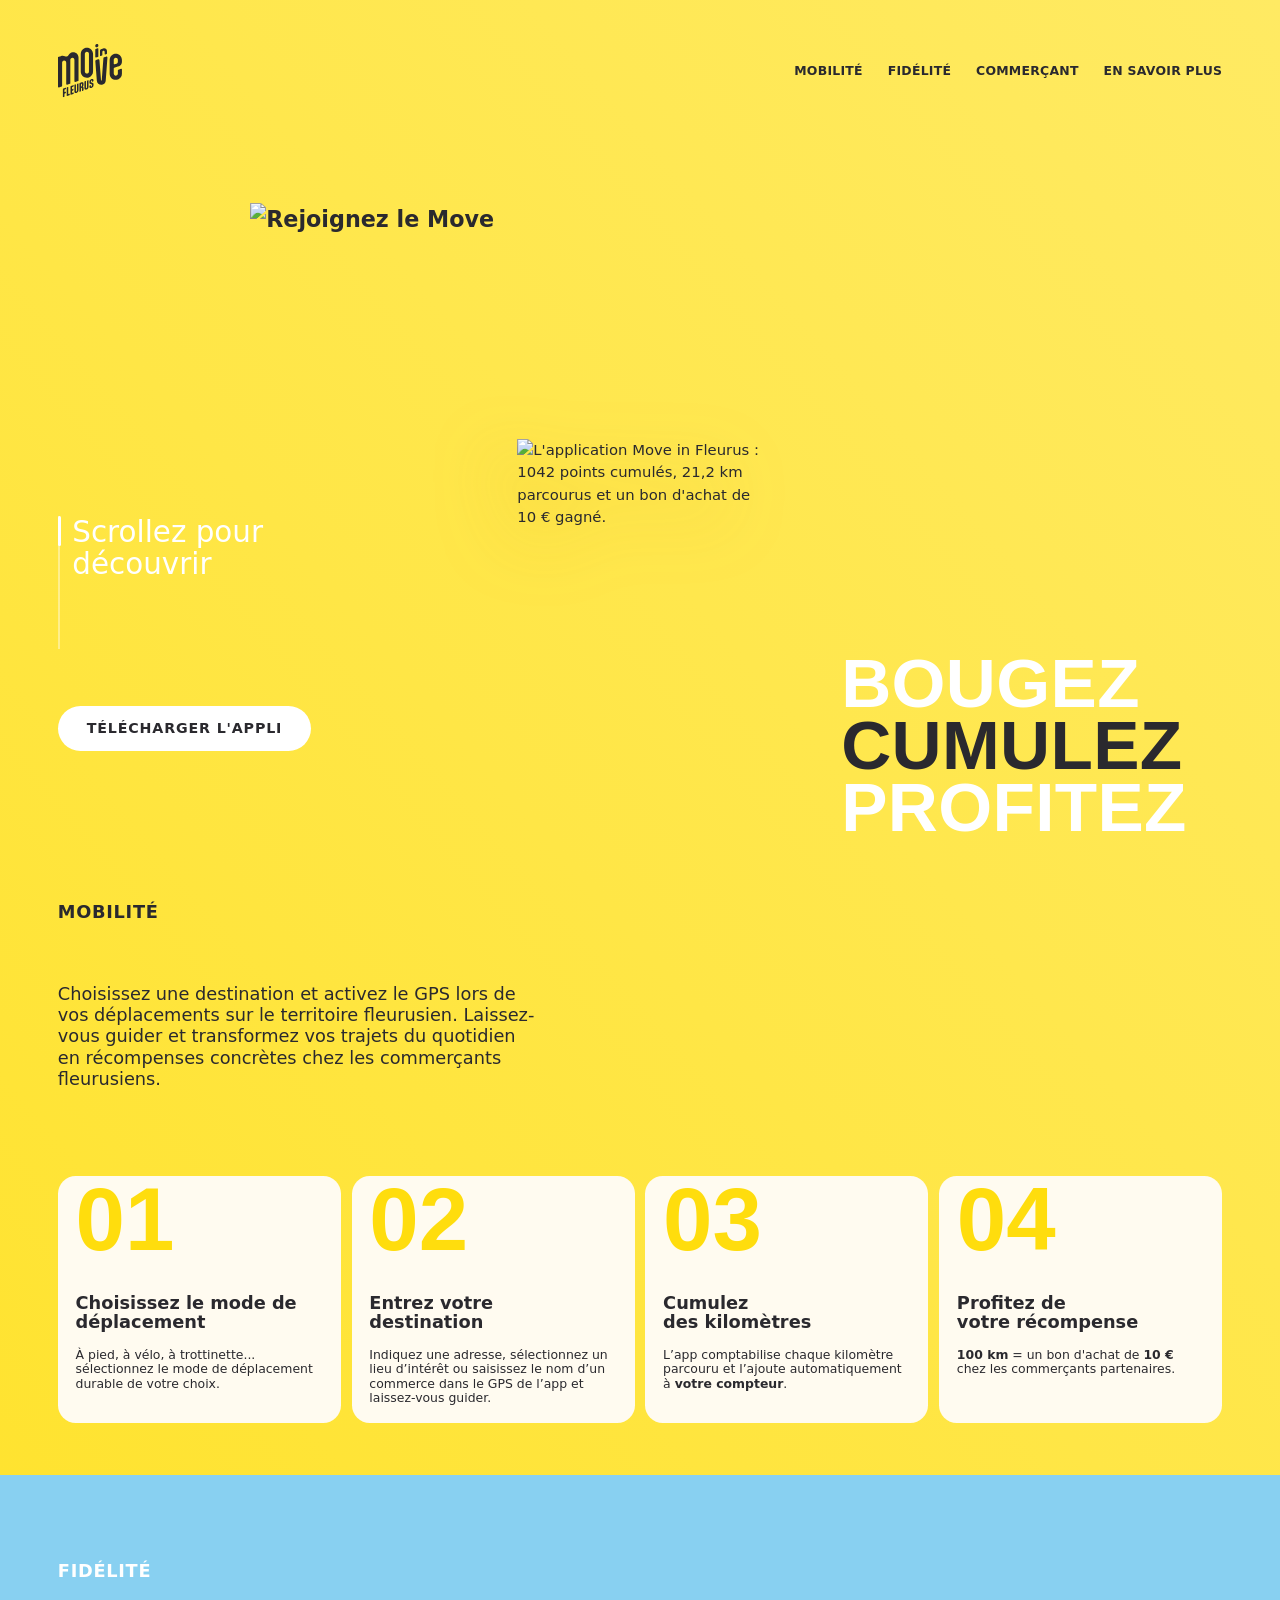
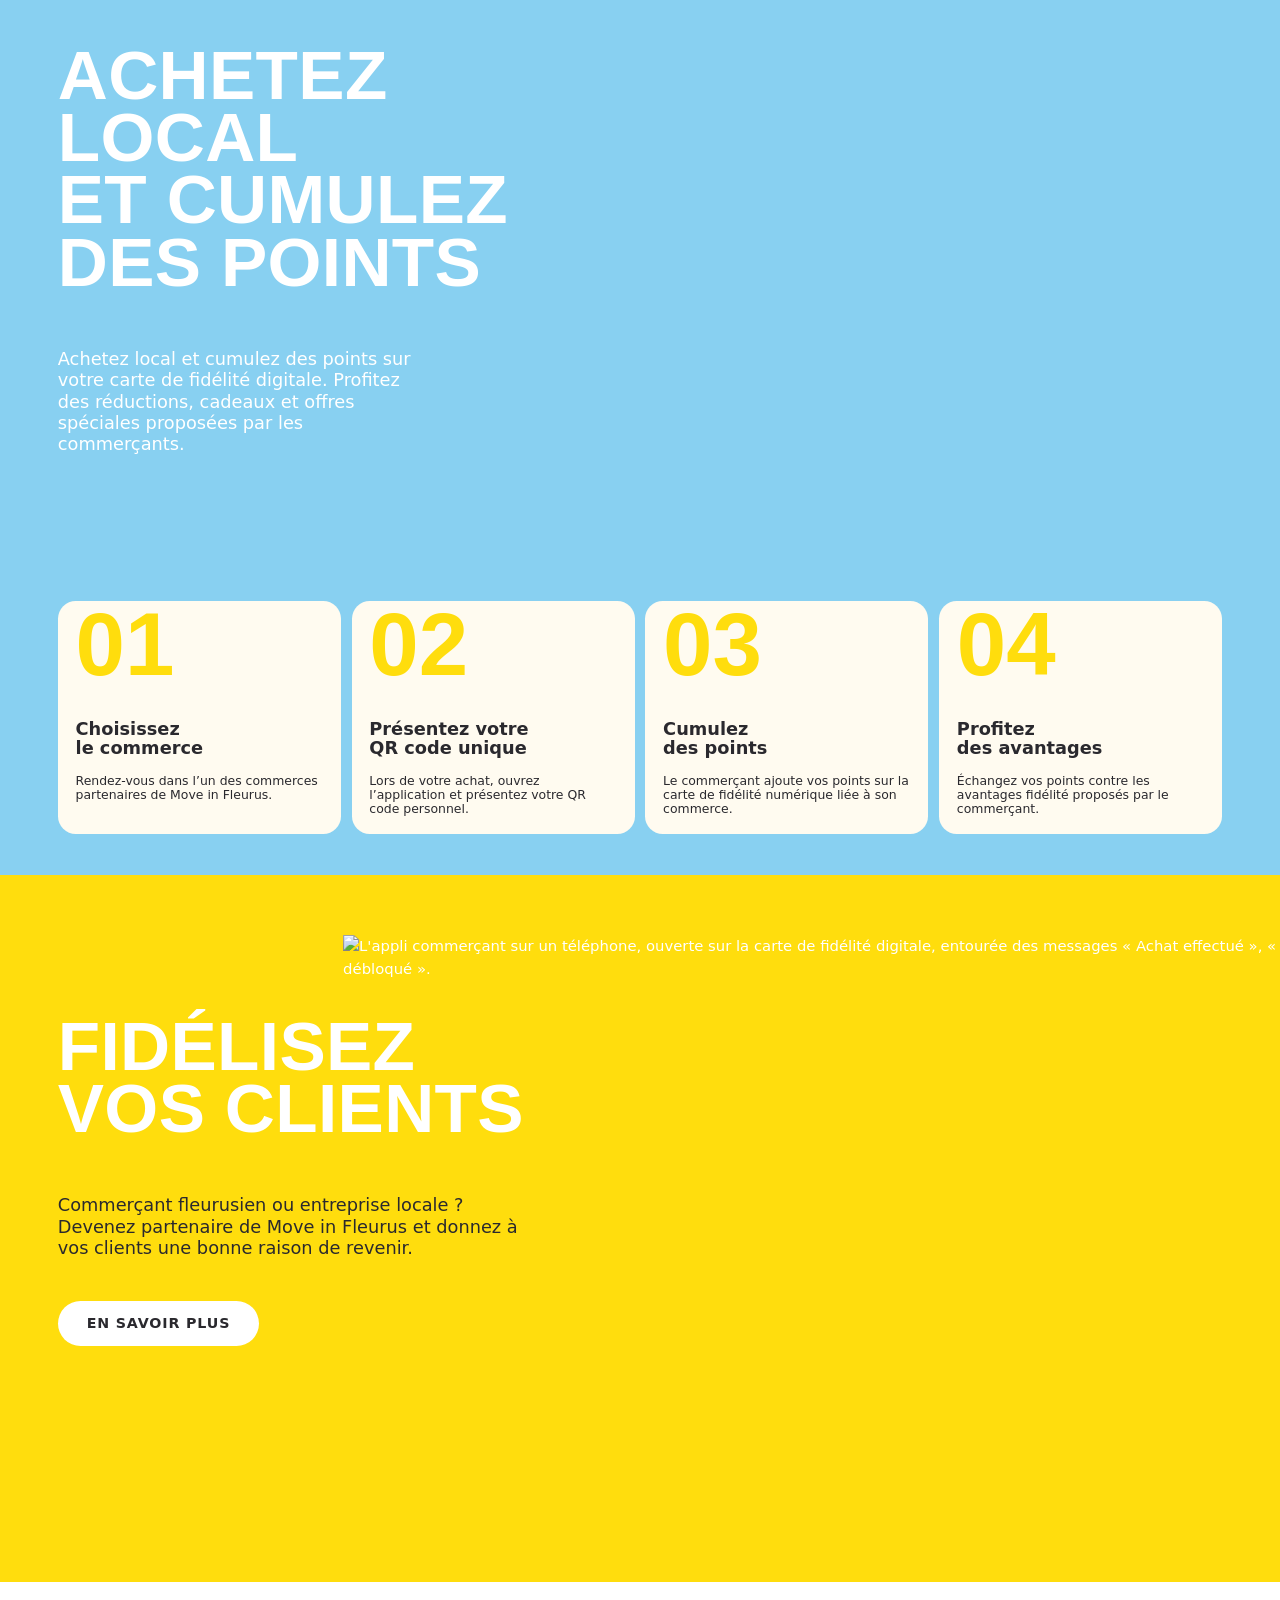
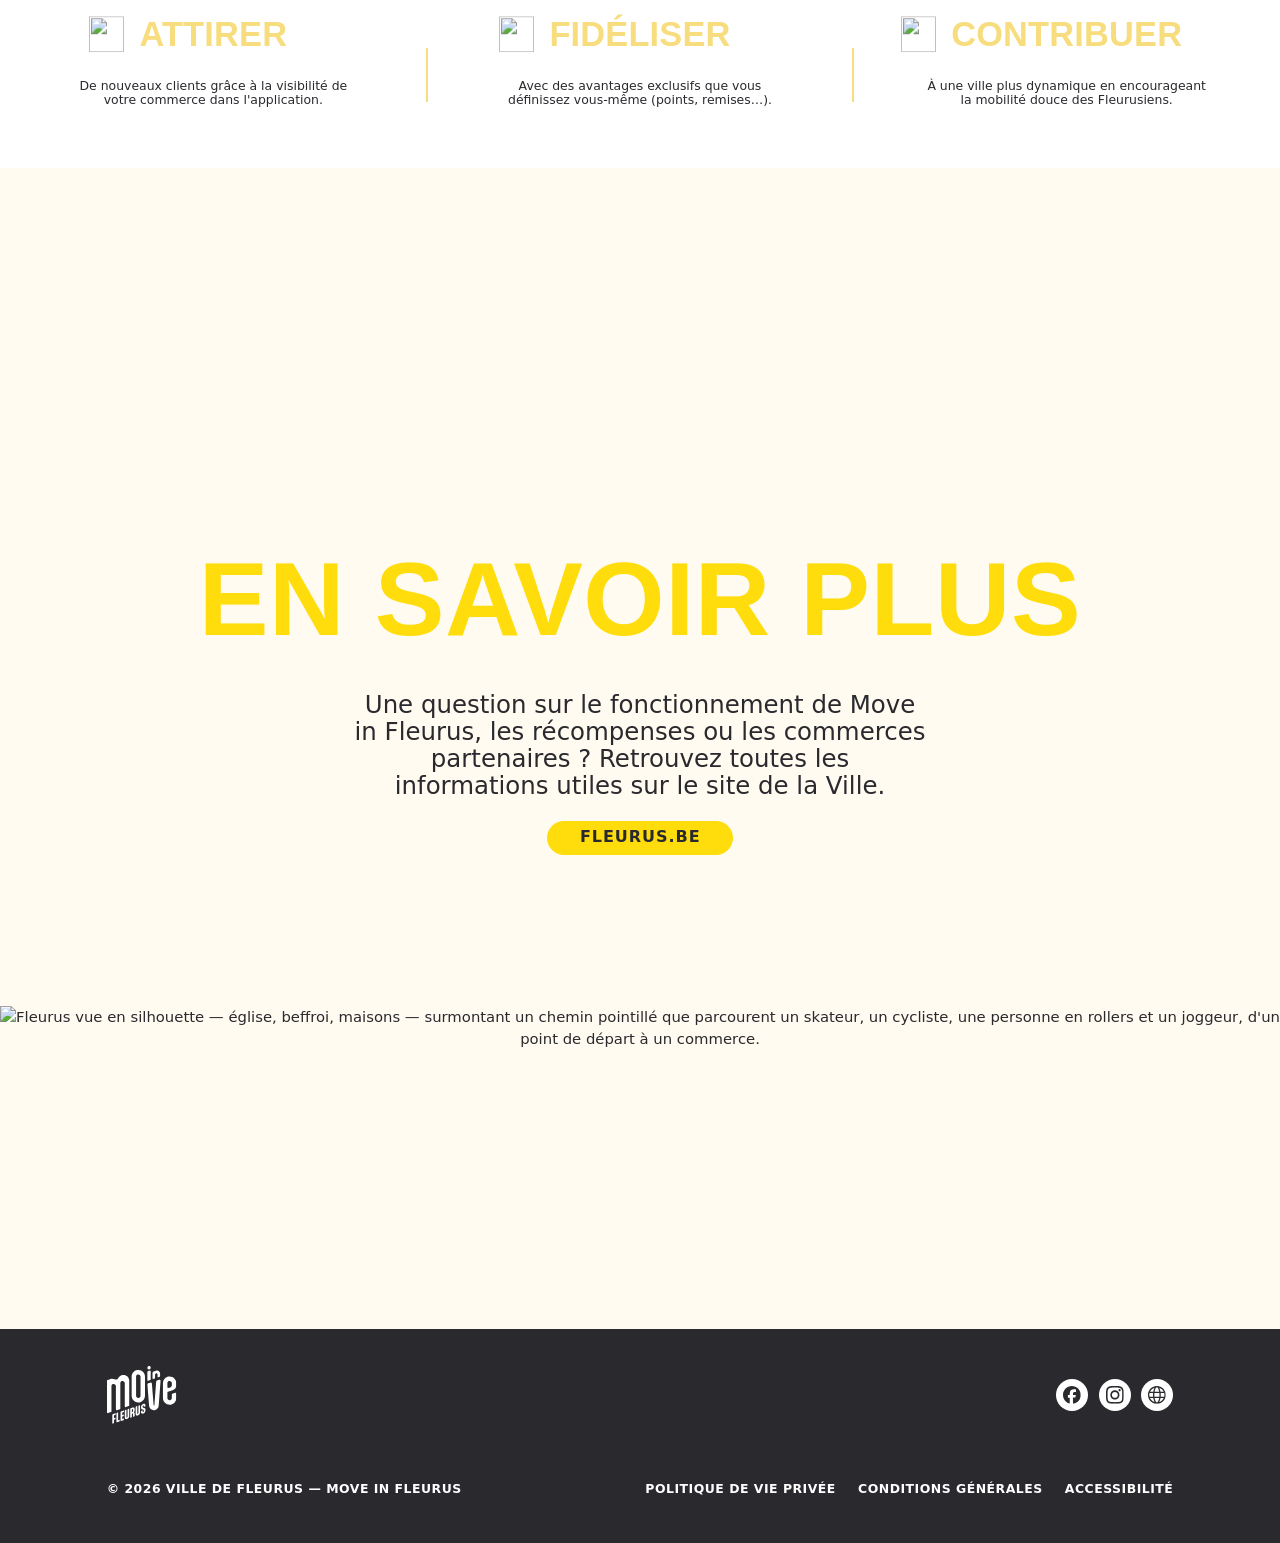
==== commit beb824f4: "Piliers : « Fleurusiens » prend une majuscule — c'est un nom, pas un adjectif Ton édition n'avait pa" ====
--- a/commentaires/index.html
+++ b/commentaires/index.html
@@ -321,7 +321,7 @@
       <div class="pilier">
         <h3 class="display display--s pilier__titre">
           <img class="pilier__picto" src="assets/icons/picto-trajet-sable.svg" alt="" width="40" height="40" loading="lazy">Contribuer</h3>
-        <p class="pilier__texte">À une ville plus dynamique en encourageant<br>la mobilité douce des fleurusiens.</p>
+        <p class="pilier__texte">À une ville plus dynamique en encourageant<br>la mobilité douce des Fleurusiens.</p>
       </div>
 
     </div>
